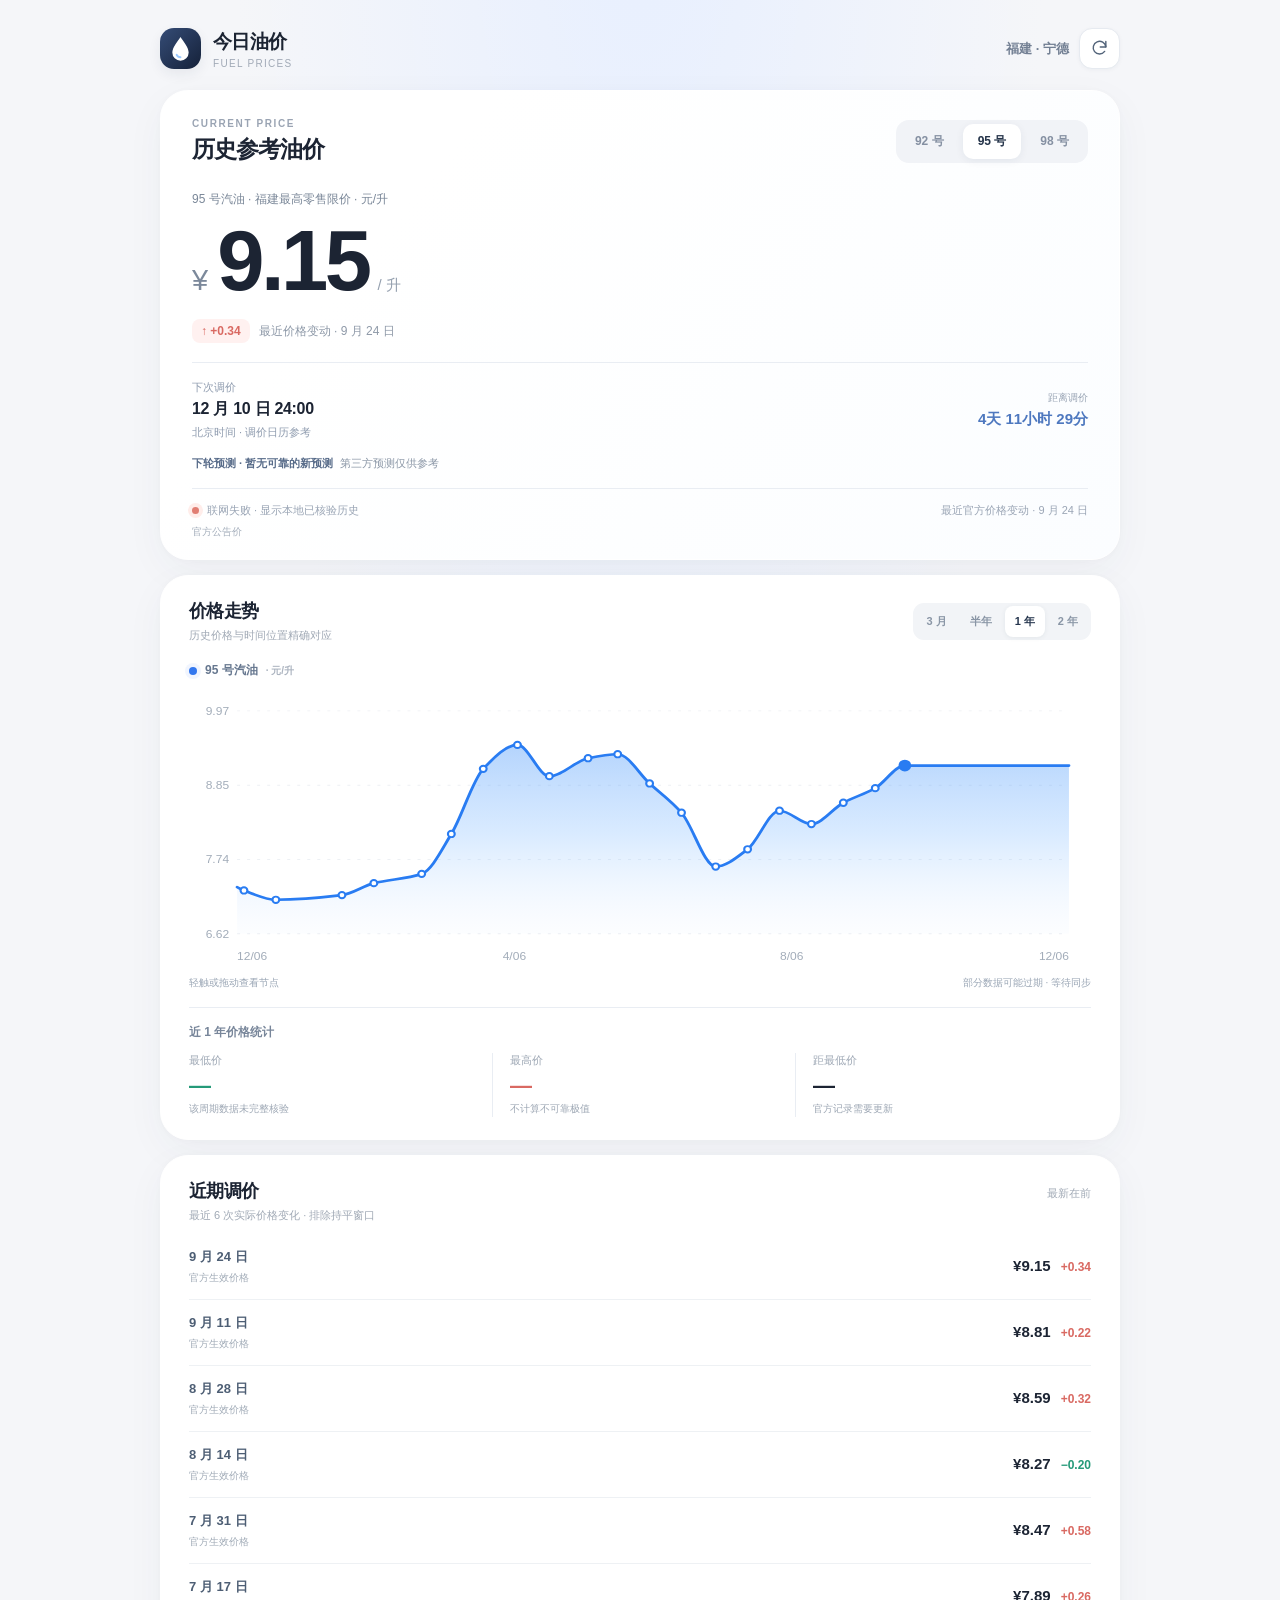
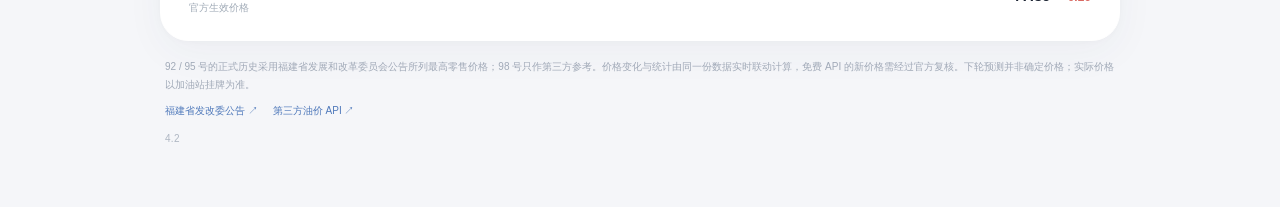
==== index.html @ 3ba87a0e "Add index.html to fuel price dashboard" ====
<!doctype html><html lang="zh-CN"><head><meta charset="utf-8"><meta name="viewport" content="width=device-width,initial-scale=1,viewport-fit=cover"><meta name="theme-color" content="#f5f6f9"><meta name="color-scheme" content="light"><meta name="description" content="福建宁德今日油价、历史价格与调价走势"><title>今日油价</title><style>:root{--bg:#f5f6f9;--ink:#1c2433;--muted:#8490a2;--soft:#a6afbc;--line:#e9edf3;--blue:#3478ee;--up:#d96962;--down:#259a79;--surface:#fff;--shadow:0 12px 40px rgba(44,63,93,.045),0 1px 7px rgba(28,42,63,.025)}
*{box-sizing:border-box}html{color-scheme:light}body{margin:0;min-height:100vh;background:radial-gradient(ellipse at 50% -10%,#e7efff 0,transparent 45%),var(--bg);font-family:-apple-system,BlinkMacSystemFont,"SF Pro Text","PingFang SC","Microsoft Yahei",sans-serif;color:var(--ink);-webkit-font-smoothing:antialiased;font-feature-settings:"tnum"}
button,input{font:inherit}button{cursor:pointer;-webkit-tap-highlight-color:transparent}button:focus-visible,input:focus-visible{outline:3px solid #aecaff;outline-offset:2px}a{color:#4e78ba;text-decoration:none}a:hover{text-decoration:underline}
.wrap{max-width:960px;width:calc(100% - 44px);margin:0 auto;padding:28px 0 42px}.top{display:flex;align-items:center;justify-content:space-between;gap:12px;margin-bottom:21px}.brand{display:flex;align-items:center;gap:12px}.brand-logo{height:41px;width:41px;display:grid;place-items:center;border-radius:14px;background:linear-gradient(135deg,#354c76,#152139);color:#fff;box-shadow:0 5px 13px #17294712}.brand strong{display:block;font-size:19px;letter-spacing:-.6px}.brand small{display:block;color:#a0a9b6;font-size:10px;margin-top:3px;letter-spacing:1.3px}.tools{display:flex;align-items:center;gap:10px}.place{font-size:13px;font-weight:650;color:#727f93}.refresh{border:1px solid #e6eaf0;background:#fff;color:#53647a;border-radius:13px;width:41px;height:41px;display:grid;place-items:center;box-shadow:0 1px 4px #132b420b}.refresh:disabled{opacity:.55}.refresh.loading svg{animation:turn 1.1s linear infinite}@keyframes turn{to{transform:rotate(360deg)}}
.card{background:var(--surface);border:1px solid #fff;border-radius:28px;box-shadow:var(--shadow)}.hero{padding:27px 31px 20px;background:linear-gradient(130deg,#fff 25%,#fbfdff 100%)}.hero-top{display:flex;align-items:center;justify-content:space-between;gap:12px}.h-title{margin:0;font-size:23px;letter-spacing:-1px;font-weight:730}.eyebrow{margin-bottom:5px;color:#9aa4b3;font-size:10px;font-weight:700;letter-spacing:1.6px}.segments{display:flex;padding:4px;gap:4px;border-radius:13px;background:#f1f3f7}.segments button{border:0;background:transparent;border-radius:10px;padding:9px 15px;color:#8590a2;font-weight:700;font-size:12px;white-space:nowrap}.segments button.active{background:#fff;color:#243349;box-shadow:0 2px 8px #12284a10}.price-note{color:#7a8798;font-size:12px;margin:26px 0 0}.amount{display:flex;align-items:baseline;gap:9px;margin:3px 0 8px;white-space:nowrap}.amount .currency{font-size:29px;color:#7c899b}.amount strong{font-size:clamp(60px,9vw,85px);font-weight:740;letter-spacing:-3.5px;line-height:1.18}.amount .unit{font-size:15px;color:#95a0af}.delta-line{display:flex;gap:9px;align-items:center;flex-wrap:wrap;font-size:12px}.change{font-weight:760;border-radius:8px;padding:5px 9px;background:#f2f4f8;color:#8290a2}.change.up{color:var(--up);background:#fff1f0}.change.down{color:var(--down);background:#e9f7f1}.delta-context{color:#8e99a8}.cycle{border-top:1px solid var(--line);margin-top:19px;padding-top:17px;display:flex;justify-content:space-between;align-items:center;gap:12px}.cycle-kicker{color:#8f9caf;font-size:11px;margin-bottom:4px}.cycle-date{font-size:16px;font-weight:720;letter-spacing:-.3px}.cycle-count{text-align:right}.cycle-count span{display:block;color:#9aa5b5;font-size:10px;margin-bottom:5px}.cycle-count strong{font-size:15px;font-weight:720;color:#4e78bf}.prediction{display:flex;gap:7px;align-items:center;flex-wrap:wrap;margin-top:15px;color:#8a96a6;font-size:11px;line-height:1.55}.prediction strong{color:#576b89;font-weight:730}.prediction .up{color:var(--up)}.prediction .down{color:var(--down)}.prediction a{font-size:10px}.status-row{display:flex;justify-content:space-between;gap:10px;align-items:center;border-top:1px solid var(--line);margin-top:16px;padding-top:14px;color:#9aa5b5;font-size:11px}.status{display:flex;gap:8px;align-items:center;min-width:0}.dot{height:7px;width:7px;flex:none;border-radius:50%;background:#c3cbd5;box-shadow:0 0 0 4px #eff1f5}.status.good .dot{background:#29b185;box-shadow:0 0 0 4px #e1f8ee}.status.warn .dot{background:#e2a546;box-shadow:0 0 0 4px #fff4df}.status.bad .dot{background:#e17e73;box-shadow:0 0 0 4px #ffedea}.asof{text-align:right;white-space:nowrap}
.chart-card,.history-card{margin-top:15px;padding:23px 28px 22px}.section-head{display:flex;justify-content:space-between;align-items:center;gap:12px}.section-title{margin:0;font-size:18px;font-weight:730;letter-spacing:-.7px}.section-sub{color:#a0a9b5;font-size:11px;margin-top:5px}.periods{display:flex;gap:3px;background:#f2f4f7;padding:3px;border-radius:11px}.periods button{background:transparent;border:0;border-radius:8px;padding:8px 10px;font-size:11px;font-weight:670;color:#8a96a6;white-space:nowrap}.periods button.active{background:white;color:#26364e;box-shadow:0 1px 5px #20334d12}.legend{display:flex;align-items:center;gap:8px;margin:19px 0 0;color:#66778f;font-size:12px;font-weight:630}.legend i{height:8px;width:8px;border-radius:50%;background:var(--blue);box-shadow:0 0 0 4px #3678ee12}.chart-shell{height:288px;position:relative;margin-top:4px;touch-action:pan-y;user-select:none}.chart-shell svg{width:100%;height:100%;display:block;overflow:visible}.chart-tip{position:absolute;pointer-events:none;z-index:5;background:#243652;border-radius:11px;padding:10px 12px;color:white;box-shadow:0 8px 30px #18274423;min-width:125px;transform:translate(-50%,-115%);opacity:0;transition:opacity .12s;text-align:center}.chart-tip.visible{opacity:1}.chart-tip small{font-size:10px;color:#c0cce0}.chart-tip strong{display:block;font-size:16px;margin:4px 0;font-weight:710}.chart-tip em{font-size:10px;font-style:normal;color:#bdcee8}.chart-foot{display:flex;justify-content:space-between;gap:10px;margin-top:5px;font-size:10px;color:#9aa6b5;flex-wrap:wrap}
.stats{border-top:1px solid var(--line);margin-top:17px;padding-top:16px}.stats-title{font-size:12px;font-weight:680;color:#78869a;margin-bottom:12px}.stat-grid{display:grid;grid-template-columns:repeat(3,minmax(0,1fr));gap:7px}.stat{border-left:1px solid var(--line);padding-left:17px;min-width:0}.stat:first-child{border:0;padding:0}.stat-label{font-size:11px;color:#9da7b4}.stat strong{display:block;font-size:22px;letter-spacing:-.7px;margin:5px 0 3px}.stat strong.low{color:var(--down)}.stat strong.high{color:var(--up)}.stat small{color:#9da7b4;font-size:10px;line-height:1.45;display:block}
.history-card{padding-bottom:11px}.records{margin-top:11px}.history-row{display:flex;align-items:center;justify-content:space-between;gap:16px;padding:14px 0;border-top:1px solid #eef1f4}.history-row:first-child{border-top:none}.history-day{font-size:13px;font-weight:680;color:#4d5e74}.history-sub{font-size:10px;color:#a2acb8;margin-top:5px}.history-value{text-align:right;white-space:nowrap}.history-value b{font-size:15px;font-weight:710}.history-value em{font-size:12px;font-style:normal;font-weight:700;margin-left:10px}.history-value .up{color:var(--up)}.history-value .down{color:var(--down)}.empty{font-size:12px;color:#929eac;padding:17px 0}
footer{font-size:10px;line-height:1.8;color:#a0a9b7;padding:17px 5px}.foot-links{display:flex;flex-wrap:wrap;gap:15px;margin-top:8px}.source-config{margin-top:12px;padding-top:8px;border-top:1px solid #e9edf3}.source-config summary{color:#7c8da5;cursor:pointer;font-size:11px;font-weight:650}.source-line{display:flex;gap:8px;align-items:center;margin-top:9px}.source-line input{background:white;border:1px solid #e1e6ee;border-radius:10px;padding:10px 11px;min-width:0;flex:1;color:#526278;font-size:11px}.source-line button{background:#eaf0fc;border:0;border-radius:10px;padding:10px 14px;font-size:11px;color:#4275d5;font-weight:700}.help{font-size:10px;color:#9da6b2;margin:5px 0 0}.toast{position:fixed;bottom:30px;left:50%;transform:translate(-50%,12px);background:#263650;color:#fff;box-shadow:0 10px 25px #18293a25;border-radius:12px;padding:11px 16px;max-width:90vw;font-size:12px;pointer-events:none;opacity:0;transition:transform .2s,opacity .2s;z-index:9}.toast.show{transform:translate(-50%,0);opacity:1}
@media(max-width:650px){.wrap{width:calc(100% - 24px);padding:18px 0 28px}.top{margin:0 3px 17px}.brand-logo{height:39px;width:39px}.brand strong{font-size:17px}.place{font-size:11px}.tools{gap:7px}.refresh{height:39px;width:39px}.hero{padding:23px 20px 18px;border-radius:25px}.hero-top{flex-wrap:wrap}.h-title{font-size:22px}.segments{width:100%;order:2;margin-top:9px}.segments button{flex:1}.price-note{margin-top:22px}.amount strong{font-size:clamp(55px,13.5vw,73px)}.amount .currency{font-size:27px}.price-note,.delta-line{font-size:11px}.cycle{margin-top:16px;padding-top:16px}.cycle-date{font-size:14px}.cycle-count strong{font-size:13px}.status-row{font-size:10px}.chart-card,.history-card{padding:21px 18px;border-radius:24px;margin-top:13px}.section-title{font-size:17px}.periods button{font-size:10px;padding:7px 8px}.chart-shell{height:262px}.legend{margin-top:16px}.stat{padding-left:9px}.stat strong{font-size:17px}.stat-label{font-size:10px}.stat small{font-size:9px}.chart-foot{font-size:9px}.history-row{padding:13px 0}.asof{white-space:normal;max-width:42%}}
@media(max-width:355px){.place{display:none}.amount strong{font-size:56px}.periods button{padding:7px 6px}.section-head{gap:7px}}

/* 4.2 静默版本号，与页脚免责提示同一视觉层级 */
.footer-version{margin-top:10px;color:#aeb6c2;font-size:10px;letter-spacing:.3px;font-weight:450;user-select:text}
</style></head><body><main class="wrap">
  <header class="top">
    <div class="brand"><span class="brand-logo" aria-hidden="true"><svg width="23" height="26" viewBox="0 0 24 28" fill="none"><path d="M12 1C9 5.4 3.2 12.3 3.2 17.8a8.8 8.8 0 1 0 17.6 0C20.8 12.3 15 5.4 12 1Z" fill="currentColor"/><path d="M7.8 20.2c.8 1.7 2.2 2.7 4.2 2.7" stroke="#9bc9ff" stroke-width="2" stroke-linecap="round"/></svg></span><span><strong>今日油价</strong><small>FUEL PRICES</small></span></div>
    <div class="tools"><span class="place">福建 · 宁德</span><button class="refresh" id="refresh" aria-label="刷新所有油价数据" title="刷新数据"><svg width="19" height="19" viewBox="0 0 24 24" fill="none" stroke="currentColor" stroke-width="1.8" stroke-linecap="round" stroke-linejoin="round"><path d="M20 10a8 8 0 1 0-1.5 5.7"/><path d="M20 3v7h-7"/></svg></button></div>
  </header>
  <section class="card hero" aria-label="当前油价与调价时间">
    <div class="hero-top"><div><div class="eyebrow">CURRENT PRICE</div><h1 id="mainHeading" class="h-title">当前油价</h1></div><nav class="segments" aria-label="油号切换"><button data-grade="92" aria-pressed="false">92 号</button><button data-grade="95" aria-pressed="true">95 号</button><button data-grade="98" aria-pressed="false">98 号</button></nav></div>
    <div class="price-note" id="priceLabel">95 号汽油 · 福建最高零售限价 · 元/升</div>
    <div class="amount"><span class="currency">¥</span><strong id="price" aria-live="polite">9.15</strong><span class="unit">/ 升</span></div>
    <div class="delta-line"><span class="change up" id="delta">↑ +0.34</span><span class="delta-context" id="deltaContext">最近价格变动 · 9 月 24 日</span></div>
    <div class="cycle"><div><div class="cycle-kicker">下次调价</div><div id="nextDate" class="cycle-date">10 月 29 日 24:00</div><div id="nextText" class="cycle-kicker" style="margin:5px 0 0">北京时间 · 预计窗口</div></div><div class="cycle-count"><span>距离调价</span><strong id="countdown">计算中…</strong></div></div>
    <div class="prediction"><strong id="forecast">下轮预测 · 正在核验</strong><span id="forecastNote">预测不是官方结果</span><a id="forecastLink" href="https://docs.60s-api.viki.moe/376793576e0" target="_blank" rel="noopener noreferrer" hidden>预测来源 ↗</a></div>
    <div class="status-row"><div id="status" class="status warn"><span class="dot"></span><span id="statusText">正在读取数据…</span></div><span id="asof" class="asof">历史价格来源：官方公告</span></div>
    <div style="font-size:10px;color:#a5afbc;margin-top:7px" id="priceKind">官方公告价</div>
  </section>
  <section class="card chart-card" aria-label="价格走势图与统计">
    <div class="section-head"><div><h2 class="section-title">价格走势</h2><div class="section-sub">历史价格与时间位置精确对应</div></div><div class="periods" role="group" aria-label="图表与统计时间范围"><button data-period="90" aria-pressed="false">3 月</button><button data-period="180" aria-pressed="false">半年</button><button data-period="365" class="active" aria-pressed="true">1 年</button><button data-period="730" aria-pressed="false">2 年</button></div></div>
    <div class="legend"><i aria-hidden="true"></i><span id="legendText">95 号汽油</span><span style="font-size:10px;color:#abb3bf">· 元/升</span></div>
    <div class="chart-shell" id="chartShell"><svg id="chart" viewBox="0 0 420 270" preserveAspectRatio="none" role="img" aria-label="油价历史走势图"></svg><div class="chart-tip" id="tip"><small id="tipDate"></small><strong id="tipPrice"></strong><em id="tipNote"></em></div></div>
    <div class="chart-foot"><span>轻触或拖动查看节点</span><span id="coverage">福建省发改委公告历史</span></div>
    <div class="stats"><div class="stats-title" id="statsTitle">近 1 年价格统计</div><div class="stat-grid"><div class="stat"><div class="stat-label">最低价</div><strong class="low" id="statMin">—</strong><small id="minAt">—</small></div><div class="stat"><div class="stat-label">最高价</div><strong class="high" id="statMax">—</strong><small id="maxAt">—</small></div><div class="stat"><div class="stat-label">距最低价</div><strong id="statDistance">—</strong><small id="distanceNote">—</small></div></div></div>
  </section>
  <section class="card history-card" aria-label="近期六次实际调价"><div class="section-head"><h2 class="section-title">近期调价</h2><div class="section-sub">最新在前</div></div><div id="recentSubtitle" class="section-sub">最近 6 次实际价格变化 · 排除持平窗口</div><div id="records" class="records"></div></section>
  <footer>
    <div>92 / 95 号的正式历史采用福建省发展和改革委员会公告所列最高零售价格；98 号只作第三方参考。价格变化与统计由同一份数据实时联动计算，免费 API 的新价格需经过官方复核。下轮预测并非确定价格；实际价格以加油站挂牌为准。</div>
    <div class="foot-links"><a href="https://fgw.fujian.gov.cn/ztzl/fjswjj/cpygg/" target="_blank" rel="noopener noreferrer">福建省发改委公告 ↗</a><a href="https://docs.60s-api.viki.moe/376793576e0" target="_blank" rel="noopener noreferrer">第三方油价 API ↗</a></div>
    <div class="footer-version" aria-label="版本号">4.2</div>
  </footer>
</main>
<div id="toast" class="toast" role="status"></div>
<script>window.FUEL_OFFICIAL=[{"day":"2024-09-20","p":{"92":7.34,"95":7.83},"url":"https://fgw.fujian.gov.cn/zfxxgkzl/zfxxgkml/yzdgkdqtxx/202409/t20240920_6526829.htm","source":"official"},{"day":"2024-10-10","p":{"92":7.45,"95":7.95},"url":"https://fgw.fujian.gov.cn/zfxxgkzl/zfxxgkml/yzdgkdqtxx/202410/t20241010_6540966.htm","source":"official"},{"day":"2024-10-23","p":{"92":7.52,"95":8.03},"url":"https://fgw.fujian.gov.cn/zfxxgkzl/zfxxgkml/yzdgkdqtxx/202410/t20241023_6552690.htm","source":"official"},{"day":"2024-11-06","p":{"92":7.4,"95":7.91},"url":"https://fgw.fujian.gov.cn/zfxxgkzl/zfxxgkml/yzdgkdqtxx/202411/t20241106_6562963.htm","source":"official"},{"day":"2025-01-02","p":{"92":7.46,"95":7.97},"url":"https://fgw.fujian.gov.cn/zfxxgkzl/zfxxgkml/yzdgkdqtxx/202501/t20250102_6601682.htm","source":"official"},{"day":"2025-01-16","p":{"92":7.73,"95":8.26},"url":"https://fgw.fujian.gov.cn/zfxxgkzl/zfxxgkml/yzdgkdqtxx/202501/t20250116_6703721.htm","source":"official"},{"day":"2025-02-19","p":{"92":7.6,"95":8.11},"url":"https://fgw.fujian.gov.cn/zfxxgkzl/zfxxgkml/yzdgkdqtxx/202502/t20250219_6765988.htm","source":"official"},{"day":"2025-03-05","p":{"92":7.49,"95":8.0},"url":"https://fgw.fujian.gov.cn/zfxxgkzl/zfxxgkml/yzdgkdqtxx/202503/t20250305_6773083.htm","source":"official"},{"day":"2025-03-19","p":{"92":7.27,"95":7.76},"url":"https://fgw.fujian.gov.cn/zfxxgkzl/zfxxgkml/yzdgkdqtxx/202503/t20250319_6785445.htm","source":"official"},{"day":"2025-04-02","p":{"92":7.45,"95":7.95},"url":"https://fgw.fujian.gov.cn/zfxxgkzl/zfxxgkml/yzdgkdqtxx/202504/t20250402_6796360.htm","source":"official"},{"day":"2025-04-17","p":{"92":7.07,"95":7.55},"url":"https://fgw.fujian.gov.cn/zfxxgkzl/zfxxgkml/yzdgkdqtxx/202504/t20250417_6901694.htm","source":"official"},{"day":"2025-05-19","p":{"92":6.88,"95":7.35},"url":"https://fgw.fujian.gov.cn/zfxxgkzl/zfxxgkml/yzdgkdqtxx/202505/t20250519_6915311.htm","source":"official"},{"day":"2025-06-03","p":{"92":6.94,"95":7.41},"url":"https://fgw.fujian.gov.cn/zfxxgkzl/zfxxgkml/yzdgkdqtxx/202506/t20250603_6921032.htm","source":"official"},{"day":"2025-06-17","p":{"92":7.14,"95":7.63},"url":"https://fgw.fujian.gov.cn/zfxxgkzl/zfxxgkml/yzdgkdqtxx/202506/t20250617_6928392.htm","source":"official"},{"day":"2025-07-01","p":{"92":7.33,"95":7.83},"url":"https://fgw.fujian.gov.cn/zfxxgkzl/zfxxgkml/yzdgkdqtxx/202507/t20250701_6960534.htm","source":"official"},{"day":"2025-07-15","p":{"92":7.23,"95":7.72},"url":"https://fgw.fujian.gov.cn/zfxxgkzl/zfxxgkml/yzdgkdqtxx/202507/t20250715_6967533.htm","source":"official"},{"day":"2025-08-26","p":{"92":7.08,"95":7.56},"url":"https://fgw.fujian.gov.cn/zfxxgkzl/zfxxgkml/yzdgkdqtxx/202508/t20250826_6995886.htm","source":"official"},{"day":"2025-10-13","p":{"92":7.02,"95":7.5},"url":"https://fgw.fujian.gov.cn/zfxxgkzl/zfxxgkml/yzdgkdqtxx/202510/t20251013_7020867.htm","source":"official"},{"day":"2025-10-27","p":{"92":6.81,"95":7.27},"url":"https://fgw.fujian.gov.cn/zfxxgkzl/zfxxgkml/yzdgkdqtxx/202510/t20251027_7026572.htm","source":"official"},{"day":"2025-11-10","p":{"92":6.91,"95":7.38},"url":"https://fgw.fujian.gov.cn/zfxxgkzl/zfxxgkml/yzdgkdqtxx/202511/t20251110_7032244.htm","source":"official"},{"day":"2025-11-24","p":{"92":6.86,"95":7.32},"url":"https://fgw.fujian.gov.cn/zfxxgkzl/zfxxgkml/yzdgkdqtxx/202511/t20251124_7037376.htm","source":"official"},{"day":"2025-12-08","p":{"92":6.81,"95":7.27},"url":"https://fgw.fujian.gov.cn/zfxxgkzl/zfxxgkml/yzdgkdqtxx/202512/t20251208_7043938.htm","source":"official"},{"day":"2025-12-22","p":{"92":6.68,"95":7.13},"url":"https://fgw.fujian.gov.cn/zfxxgkzl/zfxxgkml/yzdgkdqtxx/202512/t20251222_7049242.htm","source":"official"},{"day":"2026-01-20","p":{"92":6.74,"95":7.2},"url":"https://fgw.fj.gov.cn/zfxxgkzl/zfxxgkml/yzdgkdqtxx/202601/t20260120_7083070.htm","source":"official"},{"day":"2026-02-03","p":{"92":6.91,"95":7.38},"url":"https://fgw.fj.gov.cn/zfxxgkzl/zfxxgkml/yzdgkdqtxx/202602/t20260203_7088713.htm","source":"official"},{"day":"2026-02-24","p":{"92":7.05,"95":7.52},"url":"https://fgw.fj.gov.cn/zfxxgkzl/zfxxgkml/yzdgkdqtxx/202602/t20260224_7100324.htm","source":"official"},{"day":"2026-03-09","p":{"92":7.6,"95":8.12},"url":"https://fgw.fj.gov.cn/zfxxgkzl/zfxxgkml/yzdgkdqtxx/202603/t20260309_7107766.htm","source":"official"},{"day":"2026-03-23","p":{"92":8.52,"95":9.1},"url":"https://fgw.fj.gov.cn/zfxxgkzl/zfxxgkml/yzdgkdqtxx/202603/t20260323_7114772.htm","source":"official"},{"day":"2026-04-07","p":{"92":8.86,"95":9.46},"url":"https://fgw.fj.gov.cn/zfxxgkzl/zfxxgkml/yzdgkdqtxx/202604/t20260407_7120177.htm","source":"official"},{"day":"2026-04-21","p":{"92":8.42,"95":8.99},"url":"https://fgw.fj.gov.cn/zfxxgkzl/zfxxgkml/yzdgkdqtxx/202604/t20260421_7129786.htm","source":"official"},{"day":"2026-05-08","p":{"92":8.67,"95":9.26},"url":"https://fgw.fj.gov.cn/zfxxgkzl/zfxxgkml/yzdgkdqtxx/202605/t20260508_7145697.htm","source":"official"},{"day":"2026-05-21","p":{"92":8.73,"95":9.32},"url":"https://fgw.fj.gov.cn/zwgk/gsgg/202605/t20260521_7150743.htm","source":"official"},{"day":"2026-06-04","p":{"92":8.31,"95":8.88},"url":"https://fgw.fj.gov.cn/zfxxgkzl/zfxxgkml/yzdgkdqtxx/202606/t20260604_7156802.htm","source":"official"},{"day":"2026-06-18","p":{"92":7.9,"95":8.44},"url":"https://fgw.fj.gov.cn/zfxxgkzl/zfxxgkml/yzdgkdqtxx/202606/t20260618_7165066.htm","source":"official"},{"day":"2026-07-03","p":{"92":7.15,"95":7.63},"url":"https://fgw.fj.gov.cn/zfxxgkzl/zfxxgkml/yzdgkdqtxx/202607/t20260703_7172084.htm","source":"official"},{"day":"2026-07-17","p":{"92":7.38,"95":7.89},"url":"https://fgw.fj.gov.cn/zfxxgkzl/zfxxgkml/yzdgkdqtxx/202607/t20260717_7189555.htm","source":"official"},{"day":"2026-07-31","p":{"92":7.93,"95":8.47},"url":"https://fgw.fj.gov.cn/zfxxgkzl/zfxxgkml/yzdgkdqtxx/202607/t20260731_7194751.htm","source":"official"},{"day":"2026-08-14","p":{"92":7.75,"95":8.27},"url":"https://fgw.fj.gov.cn/zfxxgkzl/zfxxgkml/yzdgkdqtxx/202608/t20260814_7199969.htm","source":"official"},{"day":"2026-08-28","p":{"92":8.05,"95":8.59},"url":"https://fgw.fj.gov.cn/zfxxgkzl/zfxxgkml/yzdgkdqtxx/202608/t20260828_7206352.htm","source":"official"},{"day":"2026-09-11","p":{"92":8.25,"95":8.81},"url":"https://fgw.fj.gov.cn/zfxxgkzl/zfxxgkml/yzdgkdqtxx/202609/t20260911_7212495.htm","source":"official"},{"day":"2026-09-24","p":{"92":8.57,"95":9.15},"url":"https://fgw.fj.gov.cn/zfxxgkzl/zfxxgkml/yzdgkdqtxx/202609/t20260924_7218113.htm","source":"official"}];</script><script>(()=>{'use strict';
const $=id=>document.getElementById(id), G=['92','95','98'], NOW_WINDOW=['2026-10-29','2026-11-12','2026-11-26','2026-12-10','2026-12-24'];
const BASE=window.FUEL_OFFICIAL||[];const CACHE_KEY='fuel_price_dashboard_4_2';const LEGACY_CACHE_KEY='fuel_price_dashboard_4';
const state={grade:'95',period:365,history:BASE,live:null,liveOnline:false,liveSource:'',feedOnline:false,feedAt:null,feedFresh:false,feedSeen:false,forecast:null,windows:NOW_WINDOW,obs98:[],loading:false,lastCheck:0,status:'',feedURL:window.FUEL_FEED_URL||'',hoverIndex:null};
const two=x=>String(x).padStart(2,'0'),cash=n=>Number(n).toFixed(2);
const bjt=()=>new Date(new Date().toLocaleString('en-US',{timeZone:'Asia/Shanghai'}));
const dayOf=d=>`${d.getFullYear()}-${two(d.getMonth()+1)}-${two(d.getDate())}`,today=()=>dayOf(bjt());
const fmtDay=s=>s?`${+s.slice(5,7)} 月 ${+s.slice(8,10)} 日`:'日期未核实';
const fmtRangeDay=(s,duration)=>duration>=365?`${s.slice(0,4)}年${+s.slice(5,7)}月${+s.slice(8,10)}日`:fmtDay(s);
const millis=s=>Date.parse(s+'T00:00:00+08:00');
const isDay=s=>typeof s==='string'&&/^20\d{2}-\d\d-\d\d$/.test(s)&&!Number.isNaN(millis(s));
const addDays=(date,delta)=>{const d=new Date(millis(date)+(delta*864e5));return new Date(d.getTime()+8*36e5).toISOString().slice(0,10)};
const rangeStart=(days)=>{const d=bjt();if(days===90)d.setMonth(d.getMonth()-3);else if(days===180)d.setMonth(d.getMonth()-6);else if(days===365)d.setFullYear(d.getFullYear()-1);else d.setFullYear(d.getFullYear()-2);return dayOf(d)};
const priceValid=p=>p&&Number(p['92'])>4&&Number(p['92'])<18&&Number(p['95'])>Number(p['92'])&&Number(p['95'])<22;
const URL_OK=url=>typeof url==='string'&&/^https:\/\//i.test(url)&&url.length<800;
function cleanRows(rows){if(!Array.isArray(rows))return[];const valid=[];for(const r of rows){if(!r||!isDay(r.day)||r.day>today()||r.source!=='official'||!priceValid(r.p)||!URL_OK(r.url)||!/^(fgw\.(fj|fujian)\.gov\.cn)$/.test(new URL(r.url).hostname))continue;valid.push({day:r.day,p:{'92':+r.p['92'],'95':+r.p['95']},url:r.url,source:'official'});}return [...new Map(valid.map(r=>[r.day,r])).values()].sort((a,b)=>a.day.localeCompare(b.day));}
function persist(){try{localStorage.setItem(CACHE_KEY,JSON.stringify({grade:state.grade,period:state.period,feedURL:state.feedURL,history:state.history,live:state.live,forecast:state.forecast,obs98:state.obs98}))}catch{}}
try{let saved=JSON.parse(localStorage.getItem(CACHE_KEY)||localStorage.getItem(LEGACY_CACHE_KEY)||'{}');if(G.includes(saved.grade))state.grade=saved.grade;if([90,180,365,730].includes(+saved.period))state.period=+saved.period;if(URL_OK(saved.feedURL))state.feedURL=saved.feedURL;if(Array.isArray(saved.obs98))state.obs98=saved.obs98.filter(r=>isDay(r.day)&&r.day<=today()&&Number(r.p)>5&&Number(r.p)<27).slice(-160);const old=cleanRows(saved.history);if(old.length){state.history=mergeOfficial(BASE,old);}if(verifyObservation(saved.live,false))state.live=saved.live;}catch{}
function mergeOfficial(...inputs){const map=new Map();for(const arr of inputs)for(const r of cleanRows(arr))map.set(r.day,r);return [...map.values()].sort((a,b)=>a.day.localeCompare(b.day));}
// The row day is the official ANOUNCEMENT date at 24:00; new price is effective the next day.
function confirmed(){const d=today();return state.history.filter(x=>x.day<d);}
function lastOfficial(){return confirmed().at(-1)||null;}
function lastConfirmedPrice(){return lastOfficial()?.p||null;}
function verifyObservation(obj,needFresh=true){if(!obj||!priceValid(obj.p)||!isDay(obj.asof)||obj.asof>today())return false;const age=(millis(today())-millis(obj.asof))/864e5;return age<=(needFresh?3:7);}
function acceptLive(next){if(!verifyObservation(next))return false;if(state.live&&verifyObservation(state.live)&&next.asof<state.live.asof)return false;state.live=next;state.liveOnline=true;state.liveSource=next.source||'第三方数据';if(Number(next.p?.['98'])>5&&Number(next.p['98'])<27){const previous=state.obs98.at(-1);if((!previous||next.asof>previous.day)&&(!previous||Math.abs(previous.p-Number(next.p['98']))>=.005))state.obs98.push({day:next.asof,p:Number(next.p['98'])});state.obs98=state.obs98.slice(-160);}return true;}
function afterOfficialLive(){if(!verifyObservation(state.live))return null;const ref=lastOfficial();if(!ref)return null;
 // 已验证的官方最高零售限价优先于任何相互矛盾的第三方报价。
 if(state.feedOnline)return null;
 // 当日新公告在 24:00 才生效，禁止 API 抢先把明日价格当成今日价格。
 if(state.history.some(x=>x.day===today()))return null;
 if(state.live.asof<=ref.day)return null;
 // 刚生效的官方价格不能因为第三方数据源不同而立即被推翻。
 if(millis(today())-millis(ref.day)<7*864e5)return null;
 const v=state.live.p;
 if(Math.abs(v['92']-ref.p['92'])<.005&&Math.abs(v['95']-ref.p['95'])<.005)return null;
 // 在官方数据源暂未完成本轮核验时，显示临时观察价并明确标注。
 return {...state.live,p:{...v},observed:true,source:'observed'};
}
function currentPrice(){const ref=lastOfficial();const observed=afterOfficialLive();const official=ref?.p?.[state.grade];const api=(state.live&&verifyObservation(state.live)&&state.live.p?.[state.grade]!=null)?+state.live.p[state.grade]:null;
 if(state.grade==='98'){
   if(api!=null)return {n:api,kind:'third-party',asof:state.live.asof};
   return {n:null,kind:'unknown',asof:null};
 }
 if(observed)return {n:observed.p[state.grade],kind:'observed',asof:observed.asof};
 return {n:official??null,kind:'official',asof:ref?.day||null};
}
function ledger(grade){if(grade==='98')return state.obs98.map(r=>({day:r.day,publish:r.day,p:r.p,kind:'observed'})).sort((a,b)=>a.day.localeCompare(b.day));const source=confirmed().filter(r=>r.p[grade]!=null).map(r=>({day:addDays(r.day,1),publish:r.day,p:+r.p[grade],kind:'official',url:r.url}));
 const obs=afterOfficialLive();if(obs&&obs.p[grade]!=null){const v=+obs.p[grade];if(!source.length||Math.abs(v-source.at(-1).p)>.005){const day=obs.asof>source.at(-1)?.day?obs.asof:today();if(source.at(-1)?.day===day)source[source.length-1]={day,publish:obs.asof,p:v,kind:'observed'};else source.push({day,publish:obs.asof,p:v,kind:'observed'});}}
 return source.sort((a,b)=>a.day.localeCompare(b.day));}
function changes(rows){const out=[];for(let i=1;i<rows.length;i++){let d=+(rows[i].p-rows[i-1].p).toFixed(2);if(Math.abs(d)>=.005)out.push({...rows[i],delta:d});}return out;}
function periodEntries(grade,days){const all=ledger(grade),start=rangeStart(days),end=today();const left=[...all].reverse().find(x=>x.day<=start),right=all.filter(x=>x.day>start&&x.day<=end),initial=left?{...left,day:start,baseline:true}:null;const points=[...(initial?[initial]:[]),...right];if(points.length&&points.at(-1).day<end)points.push({...points.at(-1),day:end,carried:true,kind:points.at(-1).kind});
 const stale=(lastOfficial()&&millis(today())-millis(addDays(lastOfficial().day,1))>28*864e5&&!verifyObservation(state.live)&&!state.feedOnline);
 const uncertain=!!afterOfficialLive();const lastGood=all.at(-1)?.day||null;
 const coverage=Boolean(initial)&&!stale;
 return {all,start,end,points,coverage,stale,uncertain,lastGood};}
function latestChange(grade){return changes(ledger(grade)).at(-1)||null;}
function renderHeader(){const p=currentPrice();$('price').textContent=p.n==null?'—':cash(p.n);$('priceLabel').textContent=`${state.grade} 号汽油 · ${state.grade==='98'?'第三方参考价':'福建最高零售限价'} · 元/升`;
 const found=latestChange(state.grade),delta=$('delta'),ctx=$('deltaContext');delta.className='change';if(found){delta.textContent=`${found.delta>0?'↑ +':'↓ −'}${cash(Math.abs(found.delta))}`;delta.classList.add(found.delta>0?'up':'down');ctx.textContent=`最近价格变动 · ${fmtDay(found.publish)}${found.kind==='observed'?'（待官方核验）':''}`;}else{delta.textContent='暂无可核实变化';ctx.textContent=state.grade==='98'?'不提供未经核实的涨跌幅':'历史信息不足';}
 $('priceKind').textContent=p.kind==='official'?'官方公告价':p.kind==='observed'?'接口观察价 · 待核验':p.kind==='third-party'?'第三方实时参考价':'当前无可核实报价';
 document.querySelectorAll('[data-grade]').forEach(el=>{const y=el.dataset.grade===state.grade;el.classList.toggle('active',y);el.setAttribute('aria-pressed',String(y))});document.querySelectorAll('[data-period]').forEach(el=>{const y=+el.dataset.period===state.period;el.classList.toggle('active',y);el.setAttribute('aria-pressed',String(y))});
 const ref=lastOfficial();let info='仅有内置历史快照 · 未接入在线同步';if(state.feedOnline)info=`官方历史已核对 · ${state.feedAt||'检查时间未知'}`;else if(state.feedSeen)info='官方历史同步过期或异常 · 数据可能滞后';else if(state.liveOnline)info=`仅第三方报价已获取 · ${state.live?.asof||'日期未知'}`;else if(state.status)info=state.status;
 $('statusText').textContent=info;
 const currentStale=ref&&millis(today())-millis(ref.day)>28*864e5&&!verifyObservation(state.live)&&!state.feedOnline;
 $('status').className='status '+(state.feedOnline?'good':currentStale?'bad':'warn');
 $('asof').textContent=ref?`最近官方价格变动 · ${fmtDay(ref.day)}`:'暂无官方历史';
 $('mainHeading').textContent=currentStale?'历史参考油价':'当前油价';}
function renderCalendar(){const now=new Date();const valid=state.windows.filter(x=>isDay(x)&&millis(addDays(x,1))>now.getTime()).sort();const next=valid[0]||null;
 if(!next){$('nextDate').textContent='等待公布';$('countdown').textContent='暂无日期';$('nextText').textContent='调价日历待更新';return;}
 $('nextDate').textContent=`${fmtDay(next)} 24:00`;$('nextText').textContent='北京时间 · 调价日历参考';
 const sec=Math.max(0,Math.floor((millis(addDays(next,1))-now.getTime())/1000)),d=Math.floor(sec/86400),h=Math.floor(sec%86400/3600),m=Math.floor(sec%3600/60);
 $('countdown').textContent=`${d}天 ${h}小时 ${two(m)}分`;
}
function renderForecast(){const el=$('forecast'),f=state.forecast,valid=f&&isDay(f.window)&&isDay(f.asof)&&state.windows.includes(f.window)&&f.window===state.windows.find(w=>millis(addDays(w,1))>Date.now())&&millis(today())-millis(f.asof)<=3*864e5&&f.asof<=today();
 $('forecastLink').hidden=true;el.className='';
 if(!valid){el.textContent='下轮预测 · 暂无可靠的新预测';$('forecastNote').textContent='第三方预测仅供参考';return;}
 const m={'上调':'可能上涨','下调':'可能下降','搁浅':'可能持平','不调':'可能持平'};if(!m[f.direction]){el.textContent='下轮预测 · 暂无可靠的新预测';return;}
 el.textContent='下轮预测 · '+m[f.direction];el.className=f.direction==='上调'?'up':f.direction==='下调'?'down':'';
 $('forecastNote').textContent=Array.isArray(f.range)?`估计 ${f.range.map(cash).join('–')} 元/升 · ${f.asof}`:`${f.asof} · 非官方结果`;
 if(URL_OK(f.url)){$('forecastLink').href=f.url;$('forecastLink').hidden=false;}
}
function renderRecent(){const subset=changes(ledger(state.grade)).slice(-6).reverse(),box=$('records');box.replaceChildren();$('recentSubtitle').textContent='最近 6 次实际价格变化 · 排除持平窗口';if(state.grade==='98'){$('recentSubtitle').textContent='第三方参考价变动记录 · 非官方调价历史';if(!subset.length){box.append(make('div','empty','尚未累计足够的第三方 98 号价格变动记录。'));return;}}
 if(!subset.length){box.append(make('div','empty','暂无已记录的实际价格变化'));return;}
 for(const row of subset){const outer=make('div','history-row'),left=make('div',''),date=make('div','history-day',fmtDay(row.publish||row.day)),caption=make('div','history-sub',row.kind==='observed'?'接口观察价 · 非官方调价日':'官方生效价格'),right=make('div','history-value'),cost=make('b','',`¥${cash(row.p)}`),movement=make('em',row.delta>0?'up':'down',`${row.delta>0?'+':'−'}${cash(Math.abs(row.delta))}`);left.append(date,caption);right.append(cost,movement);outer.append(left,right);box.append(outer);}}
function make(tag,cls,txt){const el=document.createElement(tag);if(cls)el.className=cls;if(txt!=null)el.textContent=txt;return el;}
function renderStats(view){let title=({'90':'近 3 个月','180':'近半年','365':'近 1 年','730':'近 2 年'})[state.period];$('statsTitle').textContent=title+'价格统计';document.querySelectorAll('[data-stats-period]').forEach(x=>x.textContent=title.replace('近 ','近'));
 const pts=view.points.filter(x=>Number.isFinite(x.p));if(state.grade==='98'||!view.coverage||!pts.length){for(const id of ['statMin','statMax','statDistance'])$(id).textContent='—';$('minAt').textContent=state.grade==='98'?'缺少连续历史':'该周期数据未完整核验';$('maxAt').textContent='不计算不可靠极值';$('distanceNote').textContent=view.stale?'官方记录需要更新':'等待完整官方记录';return;}
 const mn=Math.min(...pts.map(x=>x.p)),mx=Math.max(...pts.map(x=>x.p));const low=pts.find(x=>Math.abs(x.p-mn)<.005),high=pts.find(x=>Math.abs(x.p-mx)<.005);const current=currentPrice().n;
 $('statMin').textContent='¥'+cash(mn);$('statMax').textContent='¥'+cash(mx);$('statDistance').textContent=current==null?'—':`${current-mn>=0?'+':'−'}${cash(Math.abs(current-mn))}`;
 $('minAt').textContent=fmtDay(low.day)+(low.baseline?' · 期初在售':' 起');$('maxAt').textContent=fmtDay(high.day)+(high.baseline?' · 期初在售':' 起');$('distanceNote').textContent=view.uncertain?'含第三方观察 · 暂定统计':'当前高于周期最低价';}
function monotonePath(dots){if(!dots.length)return '';if(dots.length===1)return `M ${dots[0].x} ${dots[0].y}`;
 const n=dots.length,ds=[],slopes=[];for(let i=0;i<n-1;i++)ds.push((dots[i+1].y-dots[i].y)/(dots[i+1].x-dots[i].x));
 for(let i=0;i<n;i++){if(i===0)slopes[i]=ds[0];else if(i===n-1)slopes[i]=ds[n-2];else if(ds[i-1]*ds[i]<=0)slopes[i]=0;else slopes[i]=2/(1/ds[i-1]+1/ds[i]);}
 let path=`M ${dots[0].x.toFixed(2)} ${dots[0].y.toFixed(2)}`;
 for(let i=0;i<n-1;i++){const a=dots[i],b=dots[i+1],dx=b.x-a.x;path+=` C ${(a.x+dx/3).toFixed(2)} ${(a.y+slopes[i]*dx/3).toFixed(2)}, ${(b.x-dx/3).toFixed(2)} ${(b.y-slopes[i+1]*dx/3).toFixed(2)}, ${b.x.toFixed(2)} ${b.y.toFixed(2)}`;}
 return path;}
function renderChart(view){$('legendText').textContent=state.grade+' 号汽油';$('coverage').textContent=state.grade==='98'?'98 号暂无可核实连续历史':view.stale?'部分数据可能过期 · 等待同步':view.uncertain?'含待核实观察节点 · 统计仅供参考':`按实际日期间隔展示 · ${fmtRangeDay(view.start,state.period)}—${fmtRangeDay(view.end,state.period)}`;
 const svg=$('chart'),shell=$('chartShell'),tip=$('tip');tip.classList.remove('visible');let pts=view.points;if(pts.length<2){svg.innerHTML=`<text x="215" y="140" text-anchor="middle" font-size="14" fill="#98a5b5">${state.grade==='98'?'98 号历史记录仍不足以画出趋势':'尚无足够历史记录'}</text>`;return;}
 const mobile=shell.clientWidth<520,W=mobile?420:900,H=mobile?270:310,L=mobile?44:48,R=mobile?12:22,T=30,B=40,ww=W-L-R,hh=H-T-B;
 const mn=Math.min(...pts.map(p=>p.p)),mx=Math.max(...pts.map(p=>p.p)),margin=Math.max(.14,(mx-mn)*.22),bottom=mn-margin,top=mx+margin;
 const x=p=>L+ww*(millis(p.day)-millis(view.start))/Math.max(1,millis(view.end)-millis(view.start));const y=v=>T+(top-v)/(top-bottom)*hh;
 const dots=pts.map(p=>({...p,x:x(p),y:y(p.p)}));const path=monotonePath(dots);
 // Vertical blue area gradient under the real-price curve. SVG gradient is inline
 // so it also works in Android's file:// viewer without external styles or scripts.
 let html=`<defs><linearGradient id="fuelAreaGradient" x1="0" y1="0" x2="0" y2="1"><stop offset="0%" stop-color="#4896fa" stop-opacity=".41"/><stop offset="48%" stop-color="#6aafff" stop-opacity=".25"/><stop offset="100%" stop-color="#d6e7ff" stop-opacity=".075"/></linearGradient></defs>`;
 for(let i=0;i<4;i++){const yy=T+hh*i/3;html+=`<line x1="${L}" x2="${W-R}" y1="${yy}" y2="${yy}" stroke="#edf0f4" stroke-dasharray="3 7"/><text x="${L-8}" y="${yy+4}" text-anchor="end" fill="#a2acb9" font-size="12">${cash(top-(top-bottom)*i/3)}</text>`;}
 for(let i=0;i<4;i++){const t=millis(view.start)+i*(millis(view.end)-millis(view.start))/3,dt=new Date(t+8*36e5),d=`${dt.getUTCMonth()+1}/${two(dt.getUTCDate())}`;html+=`<text x="${L+i*ww/3}" y="${H-12}" text-anchor="${i===0?'start':i===3?'end':'middle'}" fill="#a2acb9" font-size="12">${d}</text>`;}
 html+=`<path d="${path} L ${dots.at(-1).x.toFixed(2)} ${H-B} L ${dots[0].x.toFixed(2)} ${H-B} Z" fill="url(#fuelAreaGradient)"/><path d="${path}" fill="none" stroke="#297cf2" stroke-width="2.9" stroke-linejoin="round" stroke-linecap="round"/>`;
 const significant=dots.filter((d,i)=>!d.carried&&!d.baseline);const pointDots=significant.length>31?significant.filter((_,i)=>i%2===0||i===significant.length-1):significant;
 for(const p of pointDots){const last=p===significant.at(-1);html+=`<circle cx="${p.x}" cy="${p.y}" r="${last?5.3:3.4}" stroke="#297cf2" stroke-width="2.1" fill="${last?'#297cf2':'white'}"/>`;}
 html+=`<line id="crossV" x1="0" x2="0" y1="${T}" y2="${H-B}" stroke="#7b8da5" stroke-width="1.3" opacity="0"/><line id="crossH" x1="${L}" x2="${W-R}" y1="0" y2="0" stroke="#c4d0dd" stroke-dasharray="4 5" opacity="0"/><circle id="crossDot" cx="0" cy="0" r="6" fill="#3478ee" stroke="white" stroke-width="2.5" opacity="0"/>`;
 svg.setAttribute('viewBox',`0 0 ${W} ${H}`);svg.innerHTML=html;svg.setAttribute('aria-label',`${state.grade}号汽油${state.period}天范围价格变化`);
 function show(i){const p=dots[i],bound=shell.getBoundingClientRect(),v=svg.querySelector('#crossV'),h=svg.querySelector('#crossH'),circle=svg.querySelector('#crossDot');v.setAttribute('x1',p.x);v.setAttribute('x2',p.x);v.setAttribute('opacity','1');h.setAttribute('y1',p.y);h.setAttribute('y2',p.y);h.setAttribute('opacity','1');circle.setAttribute('cx',p.x);circle.setAttribute('cy',p.y);circle.setAttribute('opacity','1');tip.style.left=`${Math.max(69,Math.min(bound.width-69,p.x/W*bound.width))}px`;tip.style.top=`${Math.max(68,p.y/H*bound.height-5)}px`;$('tipDate').textContent=fmtDay(p.publish||p.day);$('tipPrice').textContent='¥'+cash(p.p)+' / 升';$('tipNote').textContent=p.baseline?'期初在售':p.carried?'沿用上次价格':p.kind==='observed'?'第三方观察（未核验）':'官方调整价';tip.classList.add('visible');}
 const choose=e=>{const rect=shell.getBoundingClientRect(),coord=(e.clientX-rect.left)/rect.width*W;let ix=0;dots.forEach((d,i)=>{if(Math.abs(d.x-coord)<Math.abs(dots[ix].x-coord))ix=i});show(ix)};
 shell.onpointermove=choose;shell.onpointerdown=choose;shell.onpointerleave=()=>{tip.classList.remove('visible');['crossV','crossH','crossDot'].forEach(id=>svg.querySelector('#'+id)?.setAttribute('opacity','0'));};
}
function render(){renderHeader();renderCalendar();renderForecast();renderRecent();const view=periodEntries(state.grade,state.period);renderChart(view);renderStats(view);}
function toast(msg){const n=$('toast');n.textContent=msg;n.classList.add('show');clearTimeout(toast.handle);toast.handle=setTimeout(()=>n.classList.remove('show'),3400);}
function dateFrom(value){const m=String(value||'').match(/(20\d{2})[-\/年.]\s*(\d{1,2})[-\/月.]\s*(\d{1,2})/);return m?`${m[1]}-${two(m[2])}-${two(m[3])}`:null;}
function parseNext(value){const str=String(value||''),m=str.match(/(?:(20\d{2})年)?\s*(\d{1,2})月\s*(\d{1,2})日/);if(!m)return null;let y=+(m[1]||today().slice(0,4)),mon=+m[2],d=+m[3];if(mon<1||mon>12||d<1||d>31)return null;let next=`${y}-${two(mon)}-${two(d)}`;if(m[1]==null&&millis(addDays(next,1))<Date.now())next=`${y+1}-${two(mon)}-${two(d)}`;return millis(addDays(next,1))-Date.now()<65*864e5?next:null;}
function parse60(j){if(j?.code!==200||!Array.isArray(j.data?.items))throw Error('接口格式异常');const data=j.data;if(!/(福建|宁德)/.test(data.region||''))throw Error('接口地区不是福建宁德');const p={};for(const item of data.items){const match=String(item.name||'').match(/^(92|95|98)/);if(match)p[match[1]]=Number(item.price);}const tr=data.trend||{},asof=dateFrom(data.updated),out={p,asof,region:data.region,source:'60s 油价 API'};if(!verifyObservation(out))throw Error('接口返回过期或异常报价');const window=parseNext(tr.next_adjustment_date);let forecast=null;if(window&&['上调','下调','搁浅','不调'].includes(tr.direction)){
 forecast={window,direction:tr.direction,asof,source:'60s 油价预测（第三方）',url:'https://docs.60s-api.viki.moe/376793576e0'};
 const a=Number(tr.change_liter_min),b=Number(tr.change_liter_max);if(tr.change_liter_min!=null&&tr.change_liter_max!=null&&a>=0&&a<=b&&b<2)forecast.range=[a,b];}
 return {current:out,forecast,next:window};}
function parseAlternate(j){if(j?.code!==0||!Array.isArray(j.data?.prices))throw Error('备用数据格式异常');const p={};for(const i of j.data.prices){const m=String(i.type||i.name||'').match(/(92|95|98)/);if(m)p[m[1]]=Number(i.price);}const out={p,asof:dateFrom(j.data.update_date),source:'第三方备用 API'};if(!verifyObservation(out))throw Error('备用接口过期');return{current:out,forecast:null,next:parseNext(j.data.next_adjustment)};}
async function request(url,options={}){const controller=new AbortController();const timeout=setTimeout(()=>controller.abort(),8000);try{const r=await fetch(url,{...options,signal:controller.signal,cache:'no-store',credentials:'omit'});if(!r.ok)throw Error('HTTP '+r.status);return await r.json();}finally{clearTimeout(timeout);}}
function feedValid(data){if(data?.schema!==5||!Array.isArray(data.history)||data.region!=='福建宁德'||!isDay((data.generated_at||'').slice(0,10)))throw Error('历史源格式不正确');const rows=cleanRows(data.history);if(rows.length<20)throw Error('官方历史条目太少，拒绝采用');const checked=(data.health?.checked_at||'').slice(0,10);if(checked&&isDay(checked)&&rows.some(x=>x.day>checked))throw Error('发现晚于官方核验时间的记录，拒绝采用');return rows;}
async function getFeed(){// 正式部署后，同源的最新官方历史数据无需任何用户配置。
 let url=location.protocol==='https:'?'':state.feedURL;if(!url&&location.protocol==='https:')url=new URL('./data/latest.json',location.href).href;
 if(!url)return null;
 const response=await request(url);const rows=feedValid(response);state.feedSeen=true;const old=state.history.length;
 state.history=mergeOfficial(state.history,rows);
 if(Array.isArray(response.obs98)){const bag=new Map([...state.obs98,...response.obs98].filter(r=>isDay(r.day)&&r.day<=today()&&Number(r.p)>5&&Number(r.p)<27).map(r=>[r.day,{day:r.day,p:Number(r.p)}]));state.obs98=[...bag.values()].sort((a,b)=>a.day.localeCompare(b.day)).slice(-180);}
 state.feedAt=response.health?.checked_at?.slice(0,16).replace('T',' ')||null;
 const checked=response.health?.checked_at;
 const recent=checked&&Number.isFinite(Date.parse(checked))&&Date.now()-Date.parse(checked)>=-120000&&Date.now()-Date.parse(checked)<18*3600*1000;
 const documentHealthy=response.health?.index_ok===true&&response.health?.link_count>=10;
 state.feedFresh=!!recent;
 state.feedOnline=!!recent&&documentHealthy;
 if(response.current)acceptLive(response.current);
 if(response.forecast&&isDay(response.forecast.window)&&isDay(response.forecast.asof)&&(!state.forecast||response.forecast.asof>=state.forecast.asof))state.forecast=response.forecast;
 if(Array.isArray(response.windows)){const vals=response.windows.filter(isDay).filter(x=>millis(addDays(x,1))>Date.now()-864e5);if(vals.length)state.windows=[...new Set([...state.windows,...vals])].sort();}
 return {type:'feed',added:state.history.length-old,verified:state.feedOnline};}
async function getApi(){const main=async()=>{let err;for(const region of ['福建宁德','福建']){try{return parse60(await request('https://60s.viki.moe/v2/fuel-price?region='+encodeURIComponent(region)));}catch(e){err=e;if(e.name==='AbortError'||/Failed to fetch|NetworkError/.test(e.message))break;}}throw err||Error('主 API 不可用');};
 const backup=()=>request('https://v1.apizero.cn/api/oil-price',{method:'POST',headers:{'Content-Type':'application/json'},body:JSON.stringify({province:'福建'})}).then(parseAlternate);
 const result=await Promise.any([main(),backup()]);if(result.current)acceptLive(result.current);if(result.forecast&&(!state.forecast||result.forecast.asof>=state.forecast.asof))state.forecast=result.forecast;if(result.next&&result.next>=today())state.windows=[...new Set([...state.windows,result.next])].sort();return {type:'api'};}
async function refresh(user=false){if(state.loading)return;state.loading=true;state.lastCheck=Date.now();$('refresh').disabled=true;$('refresh').classList.add('loading');state.feedOnline=false;state.feedFresh=false;state.feedSeen=false;state.liveOnline=false;state.status='正在检查官方历史与最新报价…';renderHeader();
 const results=await Promise.allSettled([getFeed(),getApi()]);let ok=results.some(r=>r.status==='fulfilled'&&r.value!=null);state.loading=false;$('refresh').disabled=false;$('refresh').classList.remove('loading');if(!ok)state.status='联网失败 · 显示本地已核验历史';else if(!state.feedOnline)state.status='未验证官方在线同步 · 仅展示历史缓存/第三方报价';persist();render();if(user)toast(state.feedOnline?'官方历史已核对，整页已同步':ok?'只获取到第三方或旧历史数据，未确认官方同步':'无法联网，已保留历史快照');}
document.querySelectorAll('[data-grade]').forEach(b=>b.addEventListener('click',()=>{state.grade=b.dataset.grade;state.hoverIndex=null;persist();render();}));document.querySelectorAll('[data-period]').forEach(b=>b.addEventListener('click',()=>{state.period=Number(b.dataset.period);persist();render();}));
$('refresh').addEventListener('click',()=>refresh(true));
window.addEventListener('resize',()=>renderChart(periodEntries(state.grade,state.period)));
document.addEventListener('visibilitychange',()=>{if(!document.hidden&&Date.now()-state.lastCheck>3*60*1000)refresh(false);});
window.addEventListener('online',()=>refresh(false));render();refresh();
let lastRenderedDay=today();
setInterval(()=>{
 if(today()!==lastRenderedDay){lastRenderedDay=today();render();} // 北京时间跨日，公告在24:00自动生效，触发全页重算。
 else{renderCalendar();renderForecast();}
 if(!document.hidden&&Date.now()-state.lastCheck>=15*60*1000)refresh(false);
},60*1000);
// E2E tests use a deliberate test-only injection, NOT enabled by default in shipped production.
})();
</script></body></html>
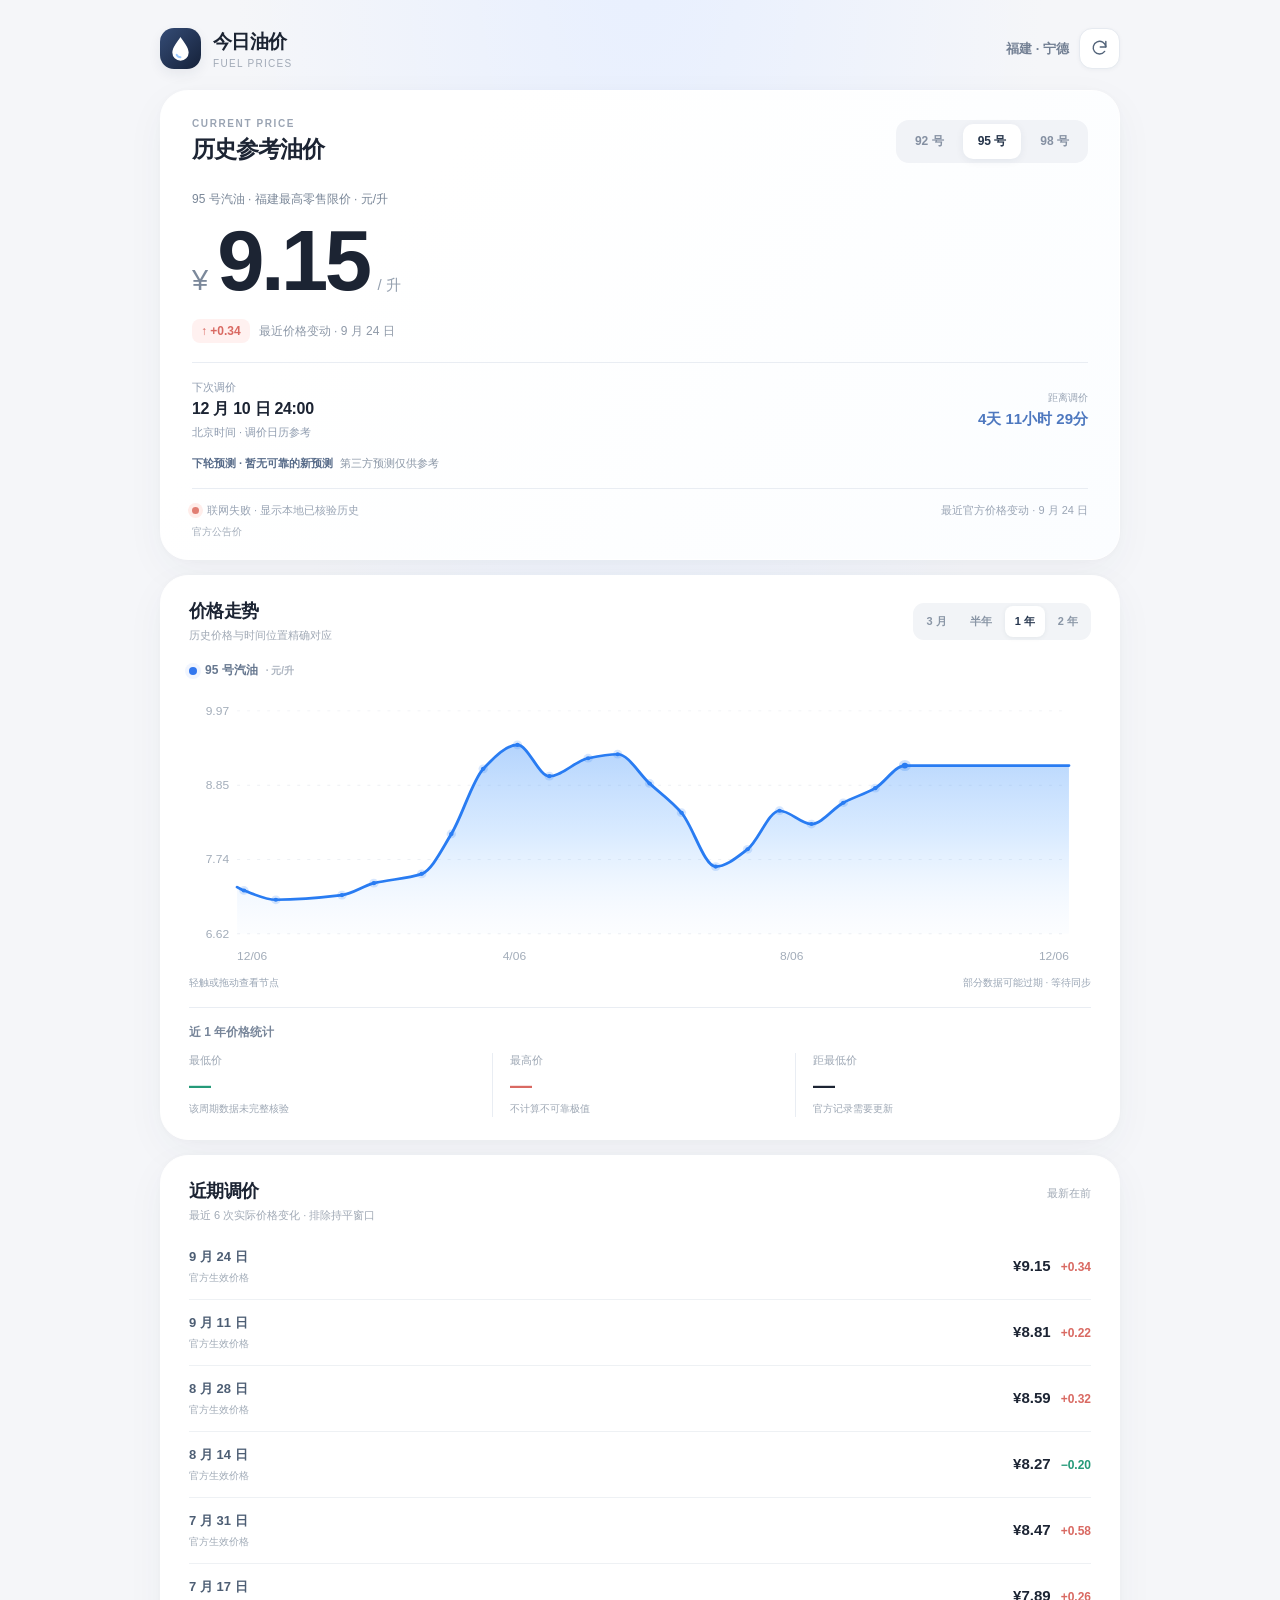
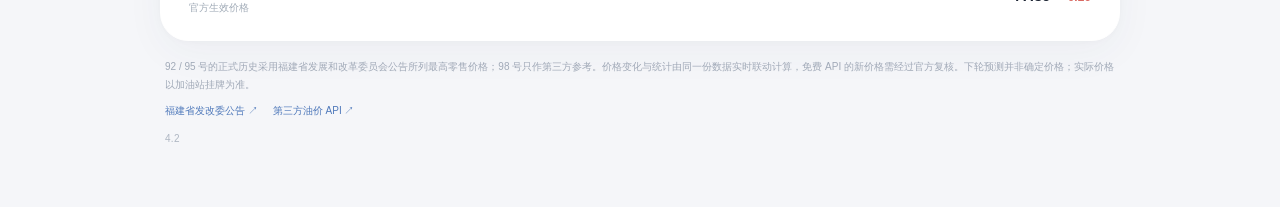
==== commit 1513e118: "Refine fuel price chart markers with subtle dual-tone dots" ====
--- a/index.html
+++ b/index.html
@@ -150,7 +150,7 @@
  for(let i=0;i<4;i++){const t=millis(view.start)+i*(millis(view.end)-millis(view.start))/3,dt=new Date(t+8*36e5),d=`${dt.getUTCMonth()+1}/${two(dt.getUTCDate())}`;html+=`<text x="${L+i*ww/3}" y="${H-12}" text-anchor="${i===0?'start':i===3?'end':'middle'}" fill="#a2acb9" font-size="12">${d}</text>`;}
  html+=`<path d="${path} L ${dots.at(-1).x.toFixed(2)} ${H-B} L ${dots[0].x.toFixed(2)} ${H-B} Z" fill="url(#fuelAreaGradient)"/><path d="${path}" fill="none" stroke="#297cf2" stroke-width="2.9" stroke-linejoin="round" stroke-linecap="round"/>`;
  const significant=dots.filter((d,i)=>!d.carried&&!d.baseline);const pointDots=significant.length>31?significant.filter((_,i)=>i%2===0||i===significant.length-1):significant;
- for(const p of pointDots){const last=p===significant.at(-1);html+=`<circle cx="${p.x}" cy="${p.y}" r="${last?5.3:3.4}" stroke="#297cf2" stroke-width="2.1" fill="${last?'#297cf2':'white'}"/>`;}
+ for(const p of pointDots){const last=p===significant.at(-1);html+=`<circle cx="${p.x}" cy="${p.y}" r="${last?6:4.7}" fill="#297cf2" fill-opacity="${last?.23:.18}"/><circle cx="${p.x}" cy="${p.y}" r="${last?3.1:2.25}" fill="#297cf2"/>`;}
  html+=`<line id="crossV" x1="0" x2="0" y1="${T}" y2="${H-B}" stroke="#7b8da5" stroke-width="1.3" opacity="0"/><line id="crossH" x1="${L}" x2="${W-R}" y1="0" y2="0" stroke="#c4d0dd" stroke-dasharray="4 5" opacity="0"/><circle id="crossDot" cx="0" cy="0" r="6" fill="#3478ee" stroke="white" stroke-width="2.5" opacity="0"/>`;
  svg.setAttribute('viewBox',`0 0 ${W} ${H}`);svg.innerHTML=html;svg.setAttribute('aria-label',`${state.grade}号汽油${state.period}天范围价格变化`);
  function show(i){const p=dots[i],bound=shell.getBoundingClientRect(),v=svg.querySelector('#crossV'),h=svg.querySelector('#crossH'),circle=svg.querySelector('#crossDot');v.setAttribute('x1',p.x);v.setAttribute('x2',p.x);v.setAttribute('opacity','1');h.setAttribute('y1',p.y);h.setAttribute('y2',p.y);h.setAttribute('opacity','1');circle.setAttribute('cx',p.x);circle.setAttribute('cy',p.y);circle.setAttribute('opacity','1');tip.style.left=`${Math.max(69,Math.min(bound.width-69,p.x/W*bound.width))}px`;tip.style.top=`${Math.max(68,p.y/H*bound.height-5)}px`;$('tipDate').textContent=fmtDay(p.publish||p.day);$('tipPrice').textContent='¥'+cash(p.p)+' / 升';$('tipNote').textContent=p.baseline?'期初在售':p.carried?'沿用上次价格':p.kind==='observed'?'第三方观察（未核验）':'官方调整价';tip.classList.add('visible');}
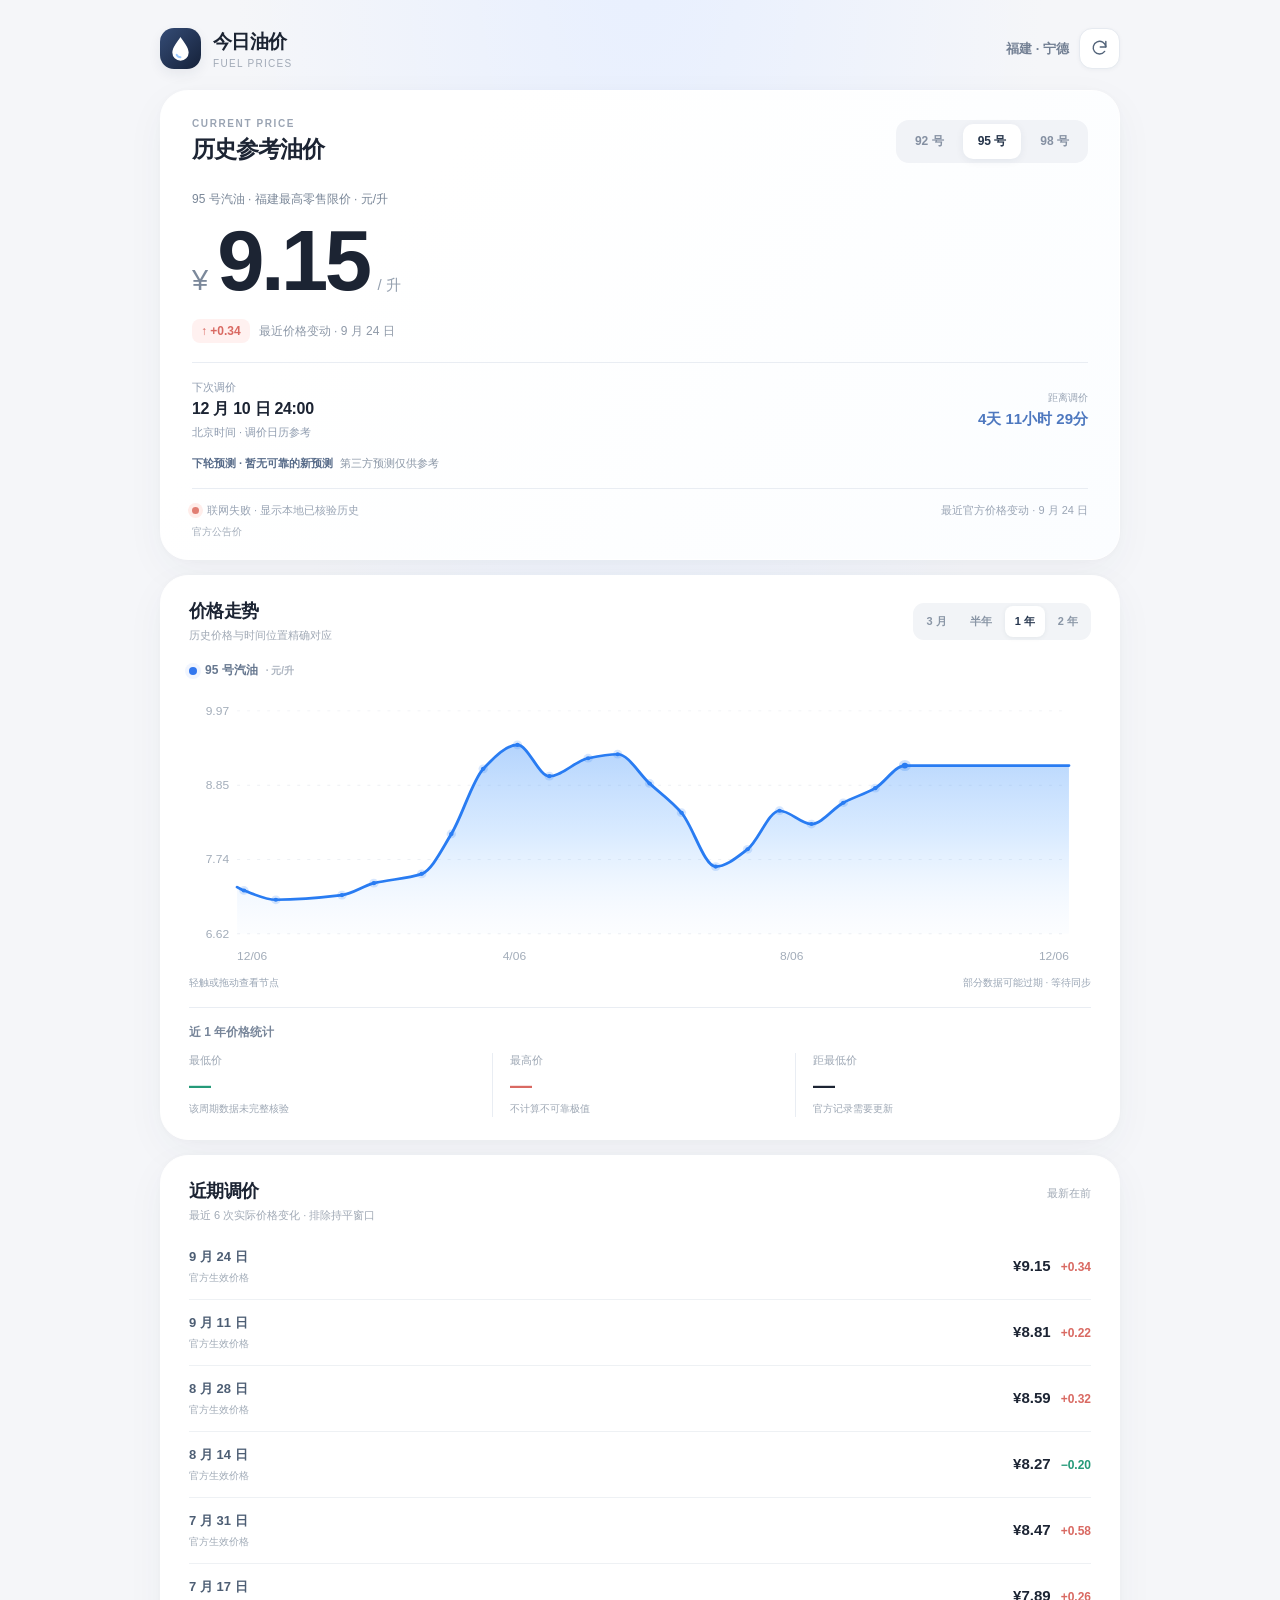
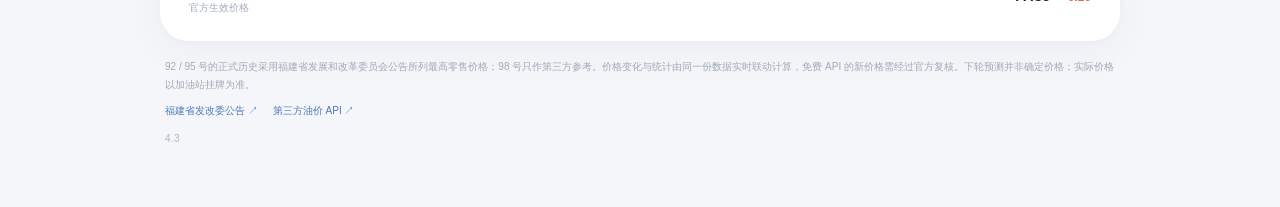
==== commit 3d049c7f: "Release 4.3 with favicon, Android PWA icons, and manifest" ====
--- a/index.html
+++ b/index.html
@@ -1,4 +1,4 @@
-<!doctype html><html lang="zh-CN"><head><meta charset="utf-8"><meta name="viewport" content="width=device-width,initial-scale=1,viewport-fit=cover"><meta name="theme-color" content="#f5f6f9"><meta name="color-scheme" content="light"><meta name="description" content="福建宁德今日油价、历史价格与调价走势"><title>今日油价</title><style>:root{--bg:#f5f6f9;--ink:#1c2433;--muted:#8490a2;--soft:#a6afbc;--line:#e9edf3;--blue:#3478ee;--up:#d96962;--down:#259a79;--surface:#fff;--shadow:0 12px 40px rgba(44,63,93,.045),0 1px 7px rgba(28,42,63,.025)}
+<!doctype html><html lang="zh-CN"><head><meta charset="utf-8"><meta name="viewport" content="width=device-width,initial-scale=1,viewport-fit=cover"><meta name="theme-color" content="#f5f6f9"><meta name="color-scheme" content="light"><meta name="description" content="福建宁德今日油价、历史价格与调价走势"><title>今日油价</title><link rel="icon" type="image/png" sizes="192x192" href="./icons/icon-192.png"><link rel="icon" type="image/svg+xml" href="./favicon.svg"><link rel="apple-touch-icon" href="./icons/icon-192.png"><link rel="manifest" href="./manifest.webmanifest"><meta name="apple-mobile-web-app-title" content="今日油价"><style>:root{--bg:#f5f6f9;--ink:#1c2433;--muted:#8490a2;--soft:#a6afbc;--line:#e9edf3;--blue:#3478ee;--up:#d96962;--down:#259a79;--surface:#fff;--shadow:0 12px 40px rgba(44,63,93,.045),0 1px 7px rgba(28,42,63,.025)}
 *{box-sizing:border-box}html{color-scheme:light}body{margin:0;min-height:100vh;background:radial-gradient(ellipse at 50% -10%,#e7efff 0,transparent 45%),var(--bg);font-family:-apple-system,BlinkMacSystemFont,"SF Pro Text","PingFang SC","Microsoft Yahei",sans-serif;color:var(--ink);-webkit-font-smoothing:antialiased;font-feature-settings:"tnum"}
 button,input{font:inherit}button{cursor:pointer;-webkit-tap-highlight-color:transparent}button:focus-visible,input:focus-visible{outline:3px solid #aecaff;outline-offset:2px}a{color:#4e78ba;text-decoration:none}a:hover{text-decoration:underline}
 .wrap{max-width:960px;width:calc(100% - 44px);margin:0 auto;padding:28px 0 42px}.top{display:flex;align-items:center;justify-content:space-between;gap:12px;margin-bottom:21px}.brand{display:flex;align-items:center;gap:12px}.brand-logo{height:41px;width:41px;display:grid;place-items:center;border-radius:14px;background:linear-gradient(135deg,#354c76,#152139);color:#fff;box-shadow:0 5px 13px #17294712}.brand strong{display:block;font-size:19px;letter-spacing:-.6px}.brand small{display:block;color:#a0a9b6;font-size:10px;margin-top:3px;letter-spacing:1.3px}.tools{display:flex;align-items:center;gap:10px}.place{font-size:13px;font-weight:650;color:#727f93}.refresh{border:1px solid #e6eaf0;background:#fff;color:#53647a;border-radius:13px;width:41px;height:41px;display:grid;place-items:center;box-shadow:0 1px 4px #132b420b}.refresh:disabled{opacity:.55}.refresh.loading svg{animation:turn 1.1s linear infinite}@keyframes turn{to{transform:rotate(360deg)}}
@@ -38,7 +38,7 @@
   <footer>
     <div>92 / 95 号的正式历史采用福建省发展和改革委员会公告所列最高零售价格；98 号只作第三方参考。价格变化与统计由同一份数据实时联动计算，免费 API 的新价格需经过官方复核。下轮预测并非确定价格；实际价格以加油站挂牌为准。</div>
     <div class="foot-links"><a href="https://fgw.fujian.gov.cn/ztzl/fjswjj/cpygg/" target="_blank" rel="noopener noreferrer">福建省发改委公告 ↗</a><a href="https://docs.60s-api.viki.moe/376793576e0" target="_blank" rel="noopener noreferrer">第三方油价 API ↗</a></div>
-    <div class="footer-version" aria-label="版本号">4.2</div>
+    <div class="footer-version" aria-label="版本号">4.3</div>
   </footer>
 </main>
 <div id="toast" class="toast" role="status"></div>
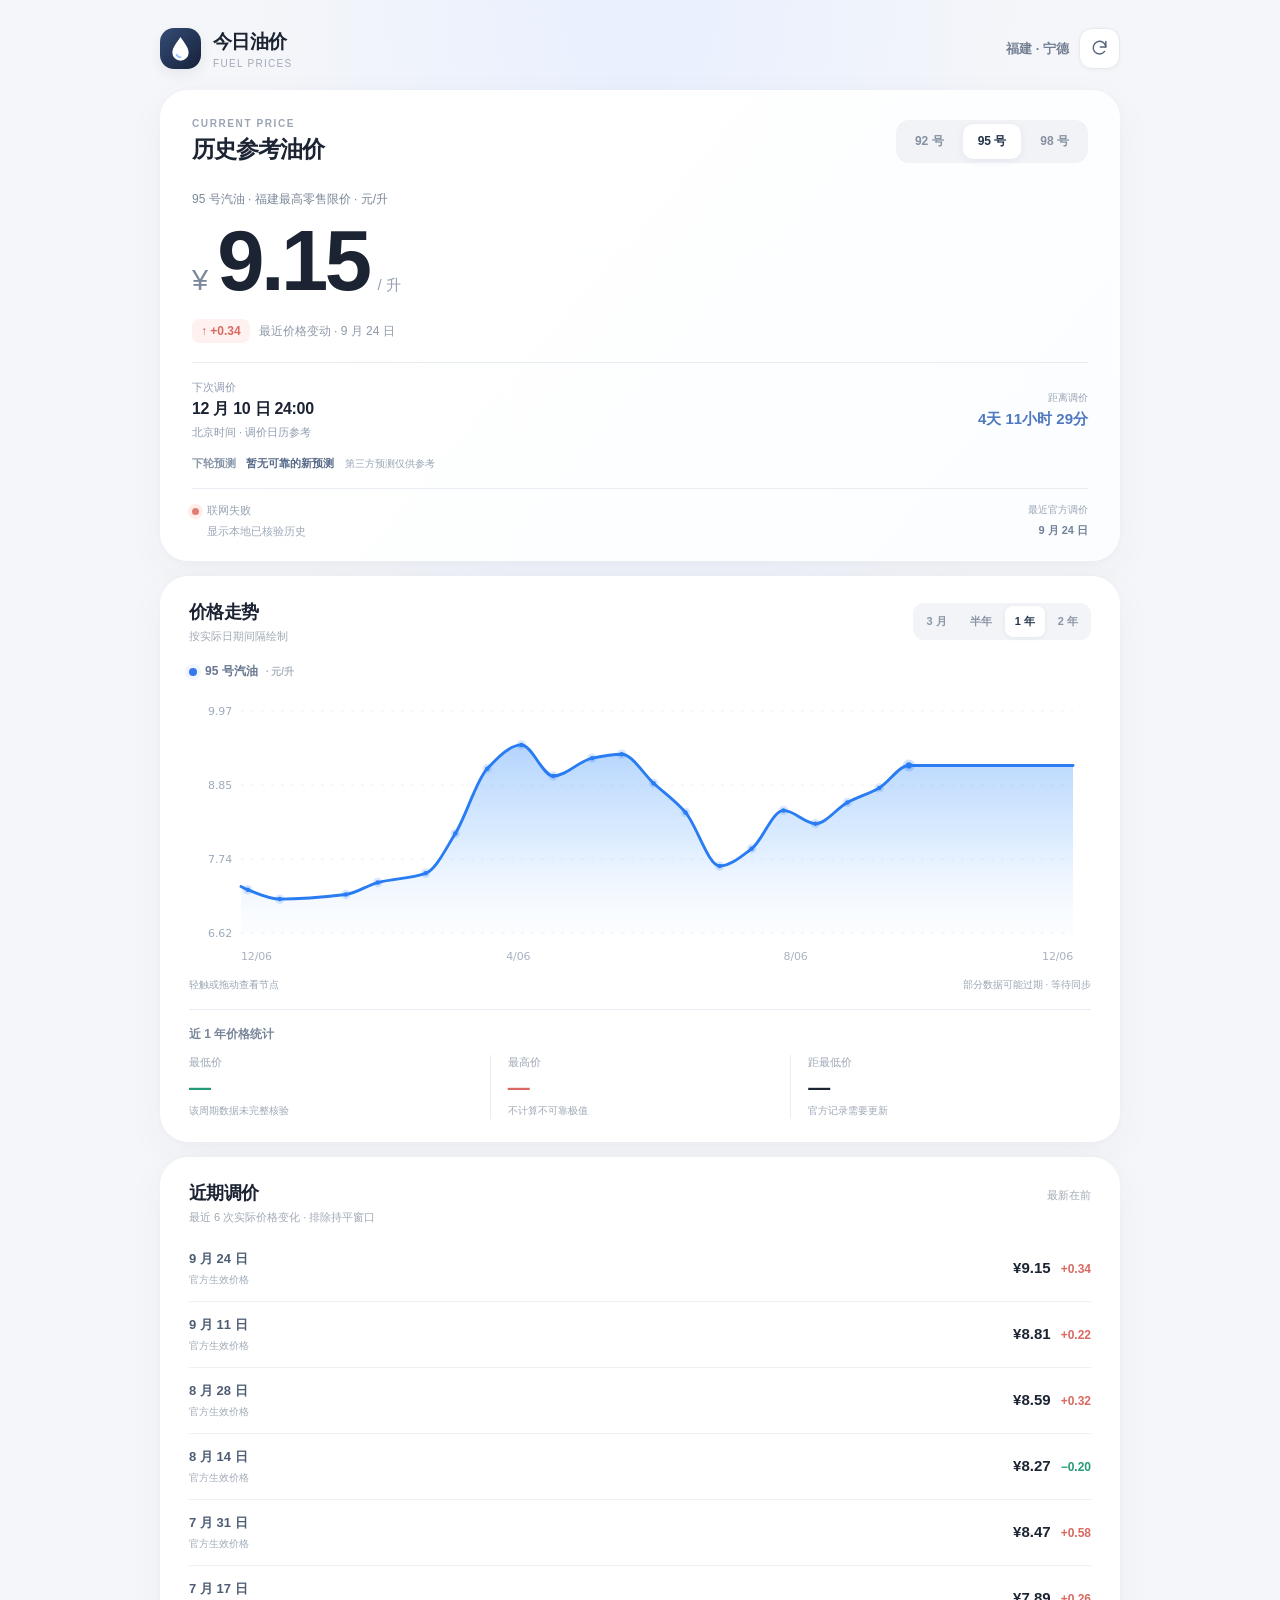
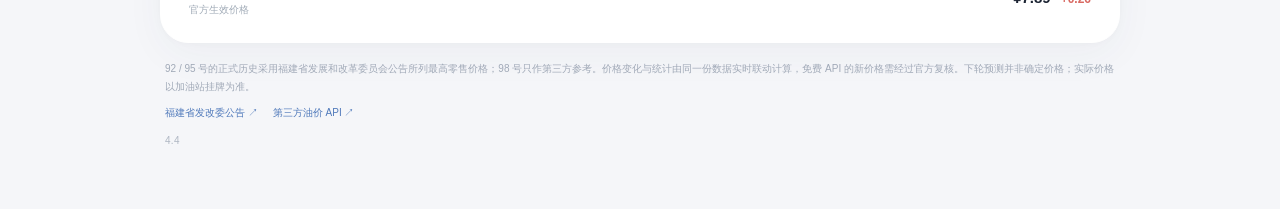
==== commit 56d572db: "Polish mobile layout and render distortion-free price chart (4.4)" ====
--- a/index.html
+++ b/index.html
@@ -10,8 +10,66 @@
 @media(max-width:650px){.wrap{width:calc(100% - 24px);padding:18px 0 28px}.top{margin:0 3px 17px}.brand-logo{height:39px;width:39px}.brand strong{font-size:17px}.place{font-size:11px}.tools{gap:7px}.refresh{height:39px;width:39px}.hero{padding:23px 20px 18px;border-radius:25px}.hero-top{flex-wrap:wrap}.h-title{font-size:22px}.segments{width:100%;order:2;margin-top:9px}.segments button{flex:1}.price-note{margin-top:22px}.amount strong{font-size:clamp(55px,13.5vw,73px)}.amount .currency{font-size:27px}.price-note,.delta-line{font-size:11px}.cycle{margin-top:16px;padding-top:16px}.cycle-date{font-size:14px}.cycle-count strong{font-size:13px}.status-row{font-size:10px}.chart-card,.history-card{padding:21px 18px;border-radius:24px;margin-top:13px}.section-title{font-size:17px}.periods button{font-size:10px;padding:7px 8px}.chart-shell{height:262px}.legend{margin-top:16px}.stat{padding-left:9px}.stat strong{font-size:17px}.stat-label{font-size:10px}.stat small{font-size:9px}.chart-foot{font-size:9px}.history-row{padding:13px 0}.asof{white-space:normal;max-width:42%}}
 @media(max-width:355px){.place{display:none}.amount strong{font-size:56px}.periods button{padding:7px 6px}.section-head{gap:7px}}
 
-/* 4.2 静默版本号，与页脚免责提示同一视觉层级 */
+/* 4.4 静默版本号，与页脚免责提示同一视觉层级 */
 .footer-version{margin-top:10px;color:#aeb6c2;font-size:10px;letter-spacing:.3px;font-weight:450;user-select:text}
+
+/* 4.4 — responsive typography, clear metadata groups, and crisp chart glyphs */
+.status-row{display:grid;grid-template-columns:minmax(0,1fr) auto;gap:14px;align-items:start}
+.status-block{min-width:0}
+.status{align-items:center;line-height:1.45}
+.status #statusText{overflow-wrap:break-word;word-break:keep-all}
+.status-time{padding-left:15px;margin-top:5px;color:#a0aab9;font-size:10.5px;line-height:1.45;white-space:nowrap;font-variant-numeric:tabular-nums}
+.status-time[hidden],.price-kind[hidden]{display:none}
+.asof-block{min-width:0;text-align:right}
+.asof-label{display:block;font-size:10px;line-height:1.45;color:#9aa6b6;white-space:nowrap}
+.asof{display:block;margin-top:5px;text-align:right;white-space:nowrap;font-size:11px;font-weight:650;color:#71829a}
+.price-kind{margin-top:8px;font-size:10px;color:#9aa6b6}
+.prediction{display:flex;align-items:flex-start;flex-wrap:nowrap;gap:10px;line-height:1.55}
+.prediction-label{flex:none;color:#8795a8;font-size:11px;font-weight:650;white-space:nowrap}
+.prediction-values{display:flex;flex:1;min-width:0;align-items:baseline;flex-wrap:wrap;gap:3px 11px}
+.prediction-values strong,.prediction-values span{white-space:nowrap}
+.prediction-values span{font-size:10px;color:#98a4b4}
+.delta-context{word-break:keep-all}
+.cycle-count strong{white-space:nowrap;font-variant-numeric:tabular-nums}
+.section-intro{min-width:0}
+.chart-head .section-sub{white-space:nowrap;line-height:1.45}
+.chart-head .periods{flex:none}
+.chart-tip{border-radius:15px;padding:11px 13px;background:#243955;box-shadow:0 12px 30px rgba(27,49,83,.16);min-width:134px;max-width:calc(100% - 14px);font-variant-numeric:tabular-nums}
+.chart-tip.below{transform:translate(-50%,12%)}
+.chart-tip strong{font-size:17px;letter-spacing:-.35px}
+.chart-axis-label{font-family:-apple-system,BlinkMacSystemFont,"SF Pro Text","PingFang SC","Microsoft YaHei",system-ui,sans-serif;font-size:11px;font-weight:500;letter-spacing:-.15px;font-variant-numeric:tabular-nums;fill:#9eabb9}
+.chart-axis-label.x-label{fill:#a8b2c0}
+.chart-foot{line-height:1.5;word-break:keep-all}
+.chart-foot span{min-width:0}
+.stat-grid{column-gap:0}
+.stat-label{white-space:nowrap}
+.stat small{word-break:keep-all;overflow-wrap:break-word}
+.history-sub,.history-day,.history-value{word-break:keep-all}
+@media(max-width:650px){
+ .status-row{grid-template-columns:minmax(0,1fr) auto;gap:9px}
+ .status #statusText{font-size:10.5px}
+ .asof-label,.asof{font-size:10px}
+ .status-time{font-size:10px}
+ .chart-head .section-sub{font-size:10px}
+ .chart-head .periods button{padding:8px 9px}
+ .chart-foot{display:flex;flex-direction:column;align-items:flex-start;gap:4px;font-size:10px}
+ .stat-grid{grid-template-columns:repeat(2,minmax(0,1fr));row-gap:15px}
+ .stat{padding:0 0 0 17px}
+ .stat strong{font-size:22px;line-height:1.16;margin:6px 0 6px}
+ .stat small{font-size:10.5px;line-height:1.5}
+ .stat:nth-child(3){grid-column:1/-1;border-left:0;border-top:1px solid var(--line);padding:12px 0 0;display:grid;grid-template-columns:auto minmax(0,1fr);column-gap:15px;row-gap:3px;align-items:end}
+ .stat:nth-child(3) .stat-label{grid-column:1;grid-row:1}
+ .stat:nth-child(3) strong{grid-column:1;grid-row:2;margin:0}
+ .stat:nth-child(3) small{grid-column:2;grid-row:2;text-align:right;align-self:end}
+}
+@media(max-width:350px){
+ .chart-head{flex-wrap:wrap}
+ .chart-head .periods{width:100%}
+ .chart-head .periods button{flex:1}
+ .status-row{gap:7px}
+ .status-time{font-size:9.5px}
+ .asof-label{font-size:9.5px}
+}
 </style></head><body><main class="wrap">
   <header class="top">
     <div class="brand"><span class="brand-logo" aria-hidden="true"><svg width="23" height="26" viewBox="0 0 24 28" fill="none"><path d="M12 1C9 5.4 3.2 12.3 3.2 17.8a8.8 8.8 0 1 0 17.6 0C20.8 12.3 15 5.4 12 1Z" fill="currentColor"/><path d="M7.8 20.2c.8 1.7 2.2 2.7 4.2 2.7" stroke="#9bc9ff" stroke-width="2" stroke-linecap="round"/></svg></span><span><strong>今日油价</strong><small>FUEL PRICES</small></span></div>
@@ -23,14 +81,14 @@
     <div class="amount"><span class="currency">¥</span><strong id="price" aria-live="polite">9.15</strong><span class="unit">/ 升</span></div>
     <div class="delta-line"><span class="change up" id="delta">↑ +0.34</span><span class="delta-context" id="deltaContext">最近价格变动 · 9 月 24 日</span></div>
     <div class="cycle"><div><div class="cycle-kicker">下次调价</div><div id="nextDate" class="cycle-date">10 月 29 日 24:00</div><div id="nextText" class="cycle-kicker" style="margin:5px 0 0">北京时间 · 预计窗口</div></div><div class="cycle-count"><span>距离调价</span><strong id="countdown">计算中…</strong></div></div>
-    <div class="prediction"><strong id="forecast">下轮预测 · 正在核验</strong><span id="forecastNote">预测不是官方结果</span><a id="forecastLink" href="https://docs.60s-api.viki.moe/376793576e0" target="_blank" rel="noopener noreferrer" hidden>预测来源 ↗</a></div>
-    <div class="status-row"><div id="status" class="status warn"><span class="dot"></span><span id="statusText">正在读取数据…</span></div><span id="asof" class="asof">历史价格来源：官方公告</span></div>
-    <div style="font-size:10px;color:#a5afbc;margin-top:7px" id="priceKind">官方公告价</div>
+    <div class="prediction"><span class="prediction-label">下轮预测</span><div class="prediction-values"><strong id="forecast">正在核验</strong><span id="forecastNote">预测不是官方结果</span><a id="forecastLink" href="https://docs.60s-api.viki.moe/376793576e0" target="_blank" rel="noopener noreferrer" hidden>预测来源 ↗</a></div></div>
+    <div class="status-row"><div class="status-block"><div id="status" class="status warn"><span class="dot"></span><span id="statusText">正在读取数据…</span></div><div id="statusTime" class="status-time" hidden></div></div><div class="asof-block"><span class="asof-label">最近官方调价</span><span id="asof" class="asof">—</span></div></div>
+    <div class="price-kind" id="priceKind" hidden>官方公告价</div>
   </section>
   <section class="card chart-card" aria-label="价格走势图与统计">
-    <div class="section-head"><div><h2 class="section-title">价格走势</h2><div class="section-sub">历史价格与时间位置精确对应</div></div><div class="periods" role="group" aria-label="图表与统计时间范围"><button data-period="90" aria-pressed="false">3 月</button><button data-period="180" aria-pressed="false">半年</button><button data-period="365" class="active" aria-pressed="true">1 年</button><button data-period="730" aria-pressed="false">2 年</button></div></div>
+    <div class="section-head chart-head"><div class="section-intro"><h2 class="section-title">价格走势</h2><div class="section-sub">按实际日期间隔绘制</div></div><div class="periods" role="group" aria-label="图表与统计时间范围"><button data-period="90" aria-pressed="false">3 月</button><button data-period="180" aria-pressed="false">半年</button><button data-period="365" class="active" aria-pressed="true">1 年</button><button data-period="730" aria-pressed="false">2 年</button></div></div>
     <div class="legend"><i aria-hidden="true"></i><span id="legendText">95 号汽油</span><span style="font-size:10px;color:#abb3bf">· 元/升</span></div>
-    <div class="chart-shell" id="chartShell"><svg id="chart" viewBox="0 0 420 270" preserveAspectRatio="none" role="img" aria-label="油价历史走势图"></svg><div class="chart-tip" id="tip"><small id="tipDate"></small><strong id="tipPrice"></strong><em id="tipNote"></em></div></div>
+    <div class="chart-shell" id="chartShell"><svg id="chart" viewBox="0 0 420 270" preserveAspectRatio="xMidYMid meet" role="img" aria-label="油价历史走势图"></svg><div class="chart-tip" id="tip"><small id="tipDate"></small><strong id="tipPrice"></strong><em id="tipNote"></em></div></div>
     <div class="chart-foot"><span>轻触或拖动查看节点</span><span id="coverage">福建省发改委公告历史</span></div>
     <div class="stats"><div class="stats-title" id="statsTitle">近 1 年价格统计</div><div class="stat-grid"><div class="stat"><div class="stat-label">最低价</div><strong class="low" id="statMin">—</strong><small id="minAt">—</small></div><div class="stat"><div class="stat-label">最高价</div><strong class="high" id="statMax">—</strong><small id="maxAt">—</small></div><div class="stat"><div class="stat-label">距最低价</div><strong id="statDistance">—</strong><small id="distanceNote">—</small></div></div></div>
   </section>
@@ -38,7 +96,7 @@
   <footer>
     <div>92 / 95 号的正式历史采用福建省发展和改革委员会公告所列最高零售价格；98 号只作第三方参考。价格变化与统计由同一份数据实时联动计算，免费 API 的新价格需经过官方复核。下轮预测并非确定价格；实际价格以加油站挂牌为准。</div>
     <div class="foot-links"><a href="https://fgw.fujian.gov.cn/ztzl/fjswjj/cpygg/" target="_blank" rel="noopener noreferrer">福建省发改委公告 ↗</a><a href="https://docs.60s-api.viki.moe/376793576e0" target="_blank" rel="noopener noreferrer">第三方油价 API ↗</a></div>
-    <div class="footer-version" aria-label="版本号">4.3</div>
+    <div class="footer-version" aria-label="版本号">4.4</div>
   </footer>
 </main>
 <div id="toast" class="toast" role="status"></div>
@@ -100,13 +158,13 @@
 function latestChange(grade){return changes(ledger(grade)).at(-1)||null;}
 function renderHeader(){const p=currentPrice();$('price').textContent=p.n==null?'—':cash(p.n);$('priceLabel').textContent=`${state.grade} 号汽油 · ${state.grade==='98'?'第三方参考价':'福建最高零售限价'} · 元/升`;
  const found=latestChange(state.grade),delta=$('delta'),ctx=$('deltaContext');delta.className='change';if(found){delta.textContent=`${found.delta>0?'↑ +':'↓ −'}${cash(Math.abs(found.delta))}`;delta.classList.add(found.delta>0?'up':'down');ctx.textContent=`最近价格变动 · ${fmtDay(found.publish)}${found.kind==='observed'?'（待官方核验）':''}`;}else{delta.textContent='暂无可核实变化';ctx.textContent=state.grade==='98'?'不提供未经核实的涨跌幅':'历史信息不足';}
- $('priceKind').textContent=p.kind==='official'?'官方公告价':p.kind==='observed'?'接口观察价 · 待核验':p.kind==='third-party'?'第三方实时参考价':'当前无可核实报价';
+ $('priceKind').textContent=p.kind==='official'?'官方公告价':p.kind==='observed'?'接口观察价 · 待核验':p.kind==='third-party'?'第三方实时参考价':'当前无可核实报价';$('priceKind').hidden=p.kind==='official';
  document.querySelectorAll('[data-grade]').forEach(el=>{const y=el.dataset.grade===state.grade;el.classList.toggle('active',y);el.setAttribute('aria-pressed',String(y))});document.querySelectorAll('[data-period]').forEach(el=>{const y=+el.dataset.period===state.period;el.classList.toggle('active',y);el.setAttribute('aria-pressed',String(y))});
  const ref=lastOfficial();let info='仅有内置历史快照 · 未接入在线同步';if(state.feedOnline)info=`官方历史已核对 · ${state.feedAt||'检查时间未知'}`;else if(state.feedSeen)info='官方历史同步过期或异常 · 数据可能滞后';else if(state.liveOnline)info=`仅第三方报价已获取 · ${state.live?.asof||'日期未知'}`;else if(state.status)info=state.status;
- $('statusText').textContent=info;
+ const infoSep=info.lastIndexOf(' · ');$('statusText').textContent=infoSep<0?info:info.slice(0,infoSep);$('statusTime').textContent=infoSep<0?'':info.slice(infoSep+3);$('statusTime').hidden=infoSep<0;
  const currentStale=ref&&millis(today())-millis(ref.day)>28*864e5&&!verifyObservation(state.live)&&!state.feedOnline;
  $('status').className='status '+(state.feedOnline?'good':currentStale?'bad':'warn');
- $('asof').textContent=ref?`最近官方价格变动 · ${fmtDay(ref.day)}`:'暂无官方历史';
+ $('asof').textContent=ref?fmtDay(ref.day):'暂无官方历史';
  $('mainHeading').textContent=currentStale?'历史参考油价':'当前油价';}
 function renderCalendar(){const now=new Date();const valid=state.windows.filter(x=>isDay(x)&&millis(addDays(x,1))>now.getTime()).sort();const next=valid[0]||null;
  if(!next){$('nextDate').textContent='等待公布';$('countdown').textContent='暂无日期';$('nextText').textContent='调价日历待更新';return;}
@@ -116,9 +174,9 @@
 }
 function renderForecast(){const el=$('forecast'),f=state.forecast,valid=f&&isDay(f.window)&&isDay(f.asof)&&state.windows.includes(f.window)&&f.window===state.windows.find(w=>millis(addDays(w,1))>Date.now())&&millis(today())-millis(f.asof)<=3*864e5&&f.asof<=today();
  $('forecastLink').hidden=true;el.className='';
- if(!valid){el.textContent='下轮预测 · 暂无可靠的新预测';$('forecastNote').textContent='第三方预测仅供参考';return;}
- const m={'上调':'可能上涨','下调':'可能下降','搁浅':'可能持平','不调':'可能持平'};if(!m[f.direction]){el.textContent='下轮预测 · 暂无可靠的新预测';return;}
- el.textContent='下轮预测 · '+m[f.direction];el.className=f.direction==='上调'?'up':f.direction==='下调'?'down':'';
+ if(!valid){el.textContent='暂无可靠的新预测';$('forecastNote').textContent='第三方预测仅供参考';return;}
+ const m={'上调':'可能上涨','下调':'可能下降','搁浅':'可能持平','不调':'可能持平'};if(!m[f.direction]){el.textContent='暂无可靠的新预测';return;}
+ el.textContent=m[f.direction];el.className=f.direction==='上调'?'up':f.direction==='下调'?'down':'';
  $('forecastNote').textContent=Array.isArray(f.range)?`估计 ${f.range.map(cash).join('–')} 元/升 · ${f.asof}`:`${f.asof} · 非官方结果`;
  if(URL_OK(f.url)){$('forecastLink').href=f.url;$('forecastLink').hidden=false;}
 }
@@ -130,32 +188,33 @@
  const pts=view.points.filter(x=>Number.isFinite(x.p));if(state.grade==='98'||!view.coverage||!pts.length){for(const id of ['statMin','statMax','statDistance'])$(id).textContent='—';$('minAt').textContent=state.grade==='98'?'缺少连续历史':'该周期数据未完整核验';$('maxAt').textContent='不计算不可靠极值';$('distanceNote').textContent=view.stale?'官方记录需要更新':'等待完整官方记录';return;}
  const mn=Math.min(...pts.map(x=>x.p)),mx=Math.max(...pts.map(x=>x.p));const low=pts.find(x=>Math.abs(x.p-mn)<.005),high=pts.find(x=>Math.abs(x.p-mx)<.005);const current=currentPrice().n;
  $('statMin').textContent='¥'+cash(mn);$('statMax').textContent='¥'+cash(mx);$('statDistance').textContent=current==null?'—':`${current-mn>=0?'+':'−'}${cash(Math.abs(current-mn))}`;
- $('minAt').textContent=fmtDay(low.day)+(low.baseline?' · 期初在售':' 起');$('maxAt').textContent=fmtDay(high.day)+(high.baseline?' · 期初在售':' 起');$('distanceNote').textContent=view.uncertain?'含第三方观察 · 暂定统计':'当前高于周期最低价';}
+ $('minAt').textContent=fmtDay(low.day)+(low.baseline?'（期初在售）':' 起');$('maxAt').textContent=fmtDay(high.day)+(high.baseline?'（期初在售）':' 起');$('distanceNote').textContent=view.uncertain?'含第三方观察 · 暂定统计':'较周期最低价';}
 function monotonePath(dots){if(!dots.length)return '';if(dots.length===1)return `M ${dots[0].x} ${dots[0].y}`;
  const n=dots.length,ds=[],slopes=[];for(let i=0;i<n-1;i++)ds.push((dots[i+1].y-dots[i].y)/(dots[i+1].x-dots[i].x));
  for(let i=0;i<n;i++){if(i===0)slopes[i]=ds[0];else if(i===n-1)slopes[i]=ds[n-2];else if(ds[i-1]*ds[i]<=0)slopes[i]=0;else slopes[i]=2/(1/ds[i-1]+1/ds[i]);}
  let path=`M ${dots[0].x.toFixed(2)} ${dots[0].y.toFixed(2)}`;
  for(let i=0;i<n-1;i++){const a=dots[i],b=dots[i+1],dx=b.x-a.x;path+=` C ${(a.x+dx/3).toFixed(2)} ${(a.y+slopes[i]*dx/3).toFixed(2)}, ${(b.x-dx/3).toFixed(2)} ${(b.y-slopes[i+1]*dx/3).toFixed(2)}, ${b.x.toFixed(2)} ${b.y.toFixed(2)}`;}
  return path;}
-function renderChart(view){$('legendText').textContent=state.grade+' 号汽油';$('coverage').textContent=state.grade==='98'?'98 号暂无可核实连续历史':view.stale?'部分数据可能过期 · 等待同步':view.uncertain?'含待核实观察节点 · 统计仅供参考':`按实际日期间隔展示 · ${fmtRangeDay(view.start,state.period)}—${fmtRangeDay(view.end,state.period)}`;
- const svg=$('chart'),shell=$('chartShell'),tip=$('tip');tip.classList.remove('visible');let pts=view.points;if(pts.length<2){svg.innerHTML=`<text x="215" y="140" text-anchor="middle" font-size="14" fill="#98a5b5">${state.grade==='98'?'98 号历史记录仍不足以画出趋势':'尚无足够历史记录'}</text>`;return;}
- const mobile=shell.clientWidth<520,W=mobile?420:900,H=mobile?270:310,L=mobile?44:48,R=mobile?12:22,T=30,B=40,ww=W-L-R,hh=H-T-B;
+function renderChart(view){$('legendText').textContent=state.grade+' 号汽油';$('coverage').textContent=state.grade==='98'?'98 号暂无可核实连续历史':view.stale?'部分数据可能过期 · 等待同步':view.uncertain?'含待核实观察节点 · 统计仅供参考':`日期范围 · ${fmtRangeDay(view.start,state.period)}—${fmtRangeDay(view.end,state.period)}`;
+ const svg=$('chart'),shell=$('chartShell'),tip=$('tip'),W=shell.clientWidth||420,H=shell.clientHeight||270,mobile=W<520;tip.classList.remove('visible','below');let pts=view.points;if(pts.length<2){svg.setAttribute('viewBox',`0 0 ${W} ${H}`);svg.innerHTML=`<text x="${W/2}" y="${H/2}" text-anchor="middle" class="chart-axis-label">${state.grade==='98'?'98 号历史记录仍不足以画出趋势':'尚无足够历史记录'}</text>`;return;}
+ // Draw in real CSS-pixel coordinates to keep circular markers and type undistorted.
+ const L=mobile?40:52,R=mobile?10:18,T=27,B=39,ww=W-L-R,hh=H-T-B;
  const mn=Math.min(...pts.map(p=>p.p)),mx=Math.max(...pts.map(p=>p.p)),margin=Math.max(.14,(mx-mn)*.22),bottom=mn-margin,top=mx+margin;
  const x=p=>L+ww*(millis(p.day)-millis(view.start))/Math.max(1,millis(view.end)-millis(view.start));const y=v=>T+(top-v)/(top-bottom)*hh;
  const dots=pts.map(p=>({...p,x:x(p),y:y(p.p)}));const path=monotonePath(dots);
  // Vertical blue area gradient under the real-price curve. SVG gradient is inline
  // so it also works in Android's file:// viewer without external styles or scripts.
  let html=`<defs><linearGradient id="fuelAreaGradient" x1="0" y1="0" x2="0" y2="1"><stop offset="0%" stop-color="#4896fa" stop-opacity=".41"/><stop offset="48%" stop-color="#6aafff" stop-opacity=".25"/><stop offset="100%" stop-color="#d6e7ff" stop-opacity=".075"/></linearGradient></defs>`;
- for(let i=0;i<4;i++){const yy=T+hh*i/3;html+=`<line x1="${L}" x2="${W-R}" y1="${yy}" y2="${yy}" stroke="#edf0f4" stroke-dasharray="3 7"/><text x="${L-8}" y="${yy+4}" text-anchor="end" fill="#a2acb9" font-size="12">${cash(top-(top-bottom)*i/3)}</text>`;}
- for(let i=0;i<4;i++){const t=millis(view.start)+i*(millis(view.end)-millis(view.start))/3,dt=new Date(t+8*36e5),d=`${dt.getUTCMonth()+1}/${two(dt.getUTCDate())}`;html+=`<text x="${L+i*ww/3}" y="${H-12}" text-anchor="${i===0?'start':i===3?'end':'middle'}" fill="#a2acb9" font-size="12">${d}</text>`;}
+ for(let i=0;i<4;i++){const yy=T+hh*i/3;html+=`<line x1="${L}" x2="${W-R}" y1="${yy}" y2="${yy}" stroke="#edf0f4" stroke-dasharray="3 7"/><text class="chart-axis-label" x="${L-9}" y="${yy+4}" text-anchor="end">${cash(top-(top-bottom)*i/3)}</text>`;}
+ for(let i=0;i<4;i++){const t=millis(view.start)+i*(millis(view.end)-millis(view.start))/3,dt=new Date(t+8*36e5),d=`${dt.getUTCMonth()+1}/${two(dt.getUTCDate())}`;html+=`<text class="chart-axis-label x-label" x="${L+i*ww/3}" y="${H-12}" text-anchor="${i===0?'start':i===3?'end':'middle'}">${d}</text>`;}
  html+=`<path d="${path} L ${dots.at(-1).x.toFixed(2)} ${H-B} L ${dots[0].x.toFixed(2)} ${H-B} Z" fill="url(#fuelAreaGradient)"/><path d="${path}" fill="none" stroke="#297cf2" stroke-width="2.9" stroke-linejoin="round" stroke-linecap="round"/>`;
  const significant=dots.filter((d,i)=>!d.carried&&!d.baseline);const pointDots=significant.length>31?significant.filter((_,i)=>i%2===0||i===significant.length-1):significant;
  for(const p of pointDots){const last=p===significant.at(-1);html+=`<circle cx="${p.x}" cy="${p.y}" r="${last?6:4.7}" fill="#297cf2" fill-opacity="${last?.23:.18}"/><circle cx="${p.x}" cy="${p.y}" r="${last?3.1:2.25}" fill="#297cf2"/>`;}
- html+=`<line id="crossV" x1="0" x2="0" y1="${T}" y2="${H-B}" stroke="#7b8da5" stroke-width="1.3" opacity="0"/><line id="crossH" x1="${L}" x2="${W-R}" y1="0" y2="0" stroke="#c4d0dd" stroke-dasharray="4 5" opacity="0"/><circle id="crossDot" cx="0" cy="0" r="6" fill="#3478ee" stroke="white" stroke-width="2.5" opacity="0"/>`;
- svg.setAttribute('viewBox',`0 0 ${W} ${H}`);svg.innerHTML=html;svg.setAttribute('aria-label',`${state.grade}号汽油${state.period}天范围价格变化`);
- function show(i){const p=dots[i],bound=shell.getBoundingClientRect(),v=svg.querySelector('#crossV'),h=svg.querySelector('#crossH'),circle=svg.querySelector('#crossDot');v.setAttribute('x1',p.x);v.setAttribute('x2',p.x);v.setAttribute('opacity','1');h.setAttribute('y1',p.y);h.setAttribute('y2',p.y);h.setAttribute('opacity','1');circle.setAttribute('cx',p.x);circle.setAttribute('cy',p.y);circle.setAttribute('opacity','1');tip.style.left=`${Math.max(69,Math.min(bound.width-69,p.x/W*bound.width))}px`;tip.style.top=`${Math.max(68,p.y/H*bound.height-5)}px`;$('tipDate').textContent=fmtDay(p.publish||p.day);$('tipPrice').textContent='¥'+cash(p.p)+' / 升';$('tipNote').textContent=p.baseline?'期初在售':p.carried?'沿用上次价格':p.kind==='observed'?'第三方观察（未核验）':'官方调整价';tip.classList.add('visible');}
+ html+=`<line id="crossV" x1="0" x2="0" y1="${T}" y2="${H-B}" stroke="#7b8da5" stroke-width="1.3" opacity="0"/><line id="crossH" x1="${L}" x2="${W-R}" y1="0" y2="0" stroke="#c4d0dd" stroke-dasharray="4 5" opacity="0"/><circle id="crossHalo" cx="0" cy="0" r="7" fill="#3478ee" fill-opacity=".19" opacity="0"/><circle id="crossDot" cx="0" cy="0" r="3.5" fill="#3478ee" stroke="white" stroke-width="1.3" opacity="0"/>`;
+ svg.setAttribute('viewBox',`0 0 ${W} ${H}`);svg.setAttribute('preserveAspectRatio','xMidYMid meet');svg.innerHTML=html;svg.setAttribute('aria-label',`${state.grade}号汽油${state.period}天范围价格变化`);
+ function show(i){const p=dots[i],bound=shell.getBoundingClientRect(),v=svg.querySelector('#crossV'),h=svg.querySelector('#crossH'),circle=svg.querySelector('#crossDot');v.setAttribute('x1',p.x);v.setAttribute('x2',p.x);v.setAttribute('opacity','1');h.setAttribute('y1',p.y);h.setAttribute('y2',p.y);h.setAttribute('opacity','1');circle.setAttribute('cx',p.x);circle.setAttribute('cy',p.y);circle.setAttribute('opacity','1');const halo=svg.querySelector('#crossHalo');halo.setAttribute('cx',p.x);halo.setAttribute('cy',p.y);halo.setAttribute('opacity','1');tip.classList.toggle('below',p.y<105);tip.style.left=`${Math.max(69,Math.min(bound.width-69,p.x/W*bound.width))}px`;tip.style.top=`${p.y<105?p.y/H*bound.height+8:p.y/H*bound.height-8}px`;$('tipDate').textContent=fmtDay(p.publish||p.day);$('tipPrice').textContent='¥'+cash(p.p)+' / 升';$('tipNote').textContent=p.baseline?'期初在售':p.carried?'沿用上次价格':p.kind==='observed'?'第三方观察（未核验）':'官方调整价';tip.classList.add('visible');}
  const choose=e=>{const rect=shell.getBoundingClientRect(),coord=(e.clientX-rect.left)/rect.width*W;let ix=0;dots.forEach((d,i)=>{if(Math.abs(d.x-coord)<Math.abs(dots[ix].x-coord))ix=i});show(ix)};
- shell.onpointermove=choose;shell.onpointerdown=choose;shell.onpointerleave=()=>{tip.classList.remove('visible');['crossV','crossH','crossDot'].forEach(id=>svg.querySelector('#'+id)?.setAttribute('opacity','0'));};
+ shell.onpointermove=choose;shell.onpointerdown=choose;shell.onpointerleave=()=>{tip.classList.remove('visible');['crossV','crossH','crossHalo','crossDot'].forEach(id=>svg.querySelector('#'+id)?.setAttribute('opacity','0'));};
 }
 function render(){renderHeader();renderCalendar();renderForecast();renderRecent();const view=periodEntries(state.grade,state.period);renderChart(view);renderStats(view);}
 function toast(msg){const n=$('toast');n.textContent=msg;n.classList.add('show');clearTimeout(toast.handle);toast.handle=setTimeout(()=>n.classList.remove('show'),3400);}
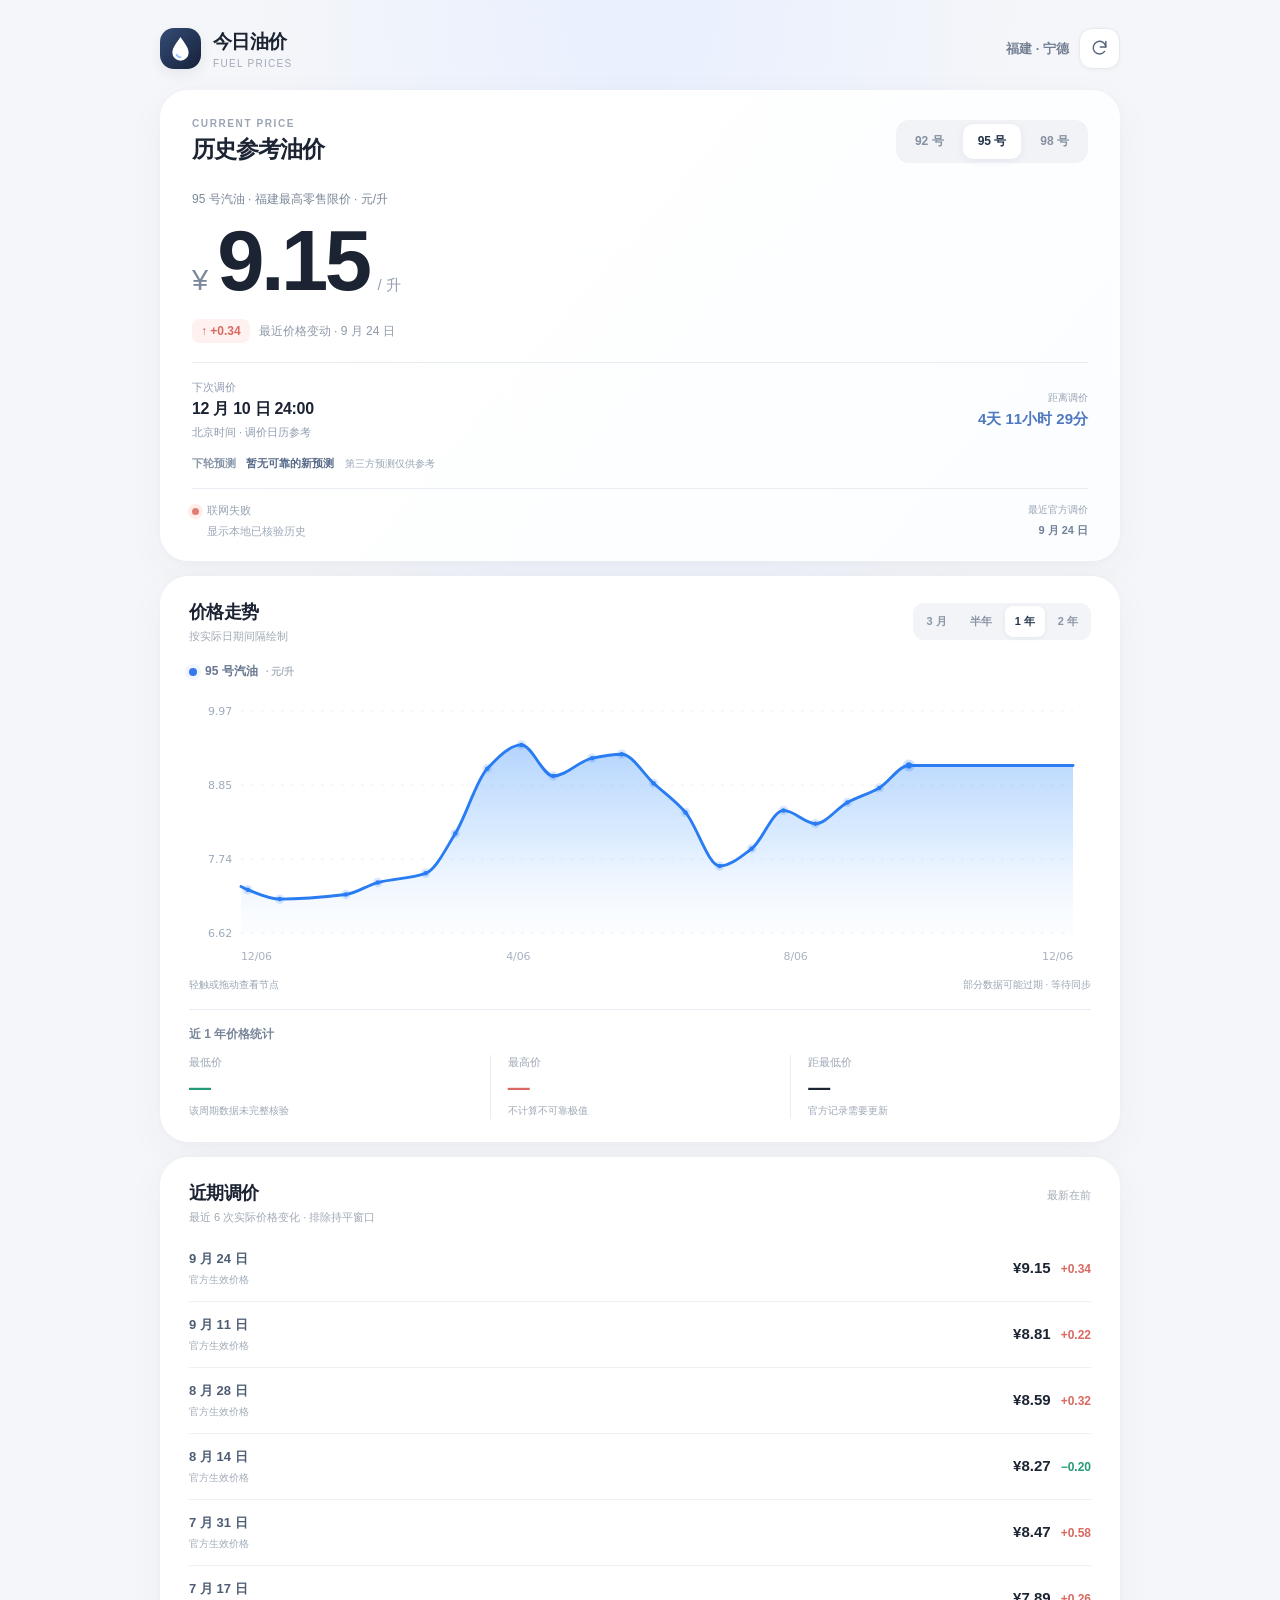
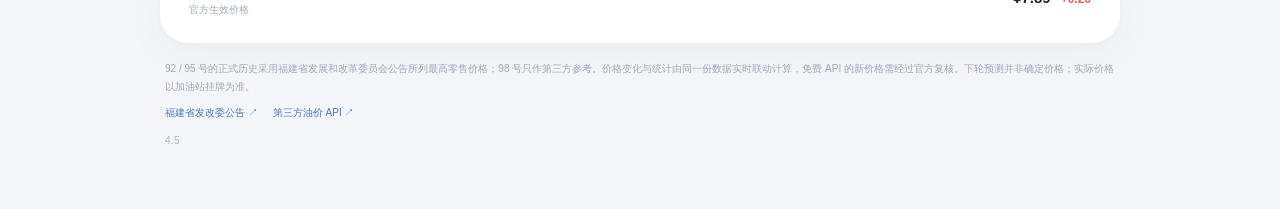
==== commit 841d852e: "4.5: validate third-party 98# history and show honest partial-period charts" ====
--- a/index.html
+++ b/index.html
@@ -10,7 +10,7 @@
 @media(max-width:650px){.wrap{width:calc(100% - 24px);padding:18px 0 28px}.top{margin:0 3px 17px}.brand-logo{height:39px;width:39px}.brand strong{font-size:17px}.place{font-size:11px}.tools{gap:7px}.refresh{height:39px;width:39px}.hero{padding:23px 20px 18px;border-radius:25px}.hero-top{flex-wrap:wrap}.h-title{font-size:22px}.segments{width:100%;order:2;margin-top:9px}.segments button{flex:1}.price-note{margin-top:22px}.amount strong{font-size:clamp(55px,13.5vw,73px)}.amount .currency{font-size:27px}.price-note,.delta-line{font-size:11px}.cycle{margin-top:16px;padding-top:16px}.cycle-date{font-size:14px}.cycle-count strong{font-size:13px}.status-row{font-size:10px}.chart-card,.history-card{padding:21px 18px;border-radius:24px;margin-top:13px}.section-title{font-size:17px}.periods button{font-size:10px;padding:7px 8px}.chart-shell{height:262px}.legend{margin-top:16px}.stat{padding-left:9px}.stat strong{font-size:17px}.stat-label{font-size:10px}.stat small{font-size:9px}.chart-foot{font-size:9px}.history-row{padding:13px 0}.asof{white-space:normal;max-width:42%}}
 @media(max-width:355px){.place{display:none}.amount strong{font-size:56px}.periods button{padding:7px 6px}.section-head{gap:7px}}
 
-/* 4.4 静默版本号，与页脚免责提示同一视觉层级 */
+/* 4.5 静默版本号，与页脚免责提示同一视觉层级 */
 .footer-version{margin-top:10px;color:#aeb6c2;font-size:10px;letter-spacing:.3px;font-weight:450;user-select:text}
 
 /* 4.4 — responsive typography, clear metadata groups, and crisp chart glyphs */
@@ -96,7 +96,7 @@
   <footer>
     <div>92 / 95 号的正式历史采用福建省发展和改革委员会公告所列最高零售价格；98 号只作第三方参考。价格变化与统计由同一份数据实时联动计算，免费 API 的新价格需经过官方复核。下轮预测并非确定价格；实际价格以加油站挂牌为准。</div>
     <div class="foot-links"><a href="https://fgw.fujian.gov.cn/ztzl/fjswjj/cpygg/" target="_blank" rel="noopener noreferrer">福建省发改委公告 ↗</a><a href="https://docs.60s-api.viki.moe/376793576e0" target="_blank" rel="noopener noreferrer">第三方油价 API ↗</a></div>
-    <div class="footer-version" aria-label="版本号">4.4</div>
+    <div class="footer-version" aria-label="版本号">4.5</div>
   </footer>
 </main>
 <div id="toast" class="toast" role="status"></div>
@@ -124,7 +124,7 @@
 function lastOfficial(){return confirmed().at(-1)||null;}
 function lastConfirmedPrice(){return lastOfficial()?.p||null;}
 function verifyObservation(obj,needFresh=true){if(!obj||!priceValid(obj.p)||!isDay(obj.asof)||obj.asof>today())return false;const age=(millis(today())-millis(obj.asof))/864e5;return age<=(needFresh?3:7);}
-function acceptLive(next){if(!verifyObservation(next))return false;if(state.live&&verifyObservation(state.live)&&next.asof<state.live.asof)return false;state.live=next;state.liveOnline=true;state.liveSource=next.source||'第三方数据';if(Number(next.p?.['98'])>5&&Number(next.p['98'])<27){const previous=state.obs98.at(-1);if((!previous||next.asof>previous.day)&&(!previous||Math.abs(previous.p-Number(next.p['98']))>=.005))state.obs98.push({day:next.asof,p:Number(next.p['98'])});state.obs98=state.obs98.slice(-160);}return true;}
+function acceptLive(next){if(!verifyObservation(next))return false;if(state.live&&verifyObservation(state.live)&&next.asof<state.live.asof)return false;if(state.feedOnline&&state.live?.ref98&&!next.ref98)return false;state.live=next;state.liveOnline=true;state.liveSource=next.source||'第三方数据';if(Number(next.p?.['98'])>5&&Number(next.p['98'])<27){const previous=state.obs98.at(-1);if((!previous||next.asof>previous.day)&&(!previous||Math.abs(previous.p-Number(next.p['98']))>=.005))state.obs98.push({day:next.asof,p:Number(next.p['98'])});state.obs98=state.obs98.slice(-160);}return true;}
 function afterOfficialLive(){if(!verifyObservation(state.live))return null;const ref=lastOfficial();if(!ref)return null;
  // 已验证的官方最高零售限价优先于任何相互矛盾的第三方报价。
  if(state.feedOnline)return null;
@@ -146,7 +146,7 @@
  if(observed)return {n:observed.p[state.grade],kind:'observed',asof:observed.asof};
  return {n:official??null,kind:'official',asof:ref?.day||null};
 }
-function ledger(grade){if(grade==='98')return state.obs98.map(r=>({day:r.day,publish:r.day,p:r.p,kind:'observed'})).sort((a,b)=>a.day.localeCompare(b.day));const source=confirmed().filter(r=>r.p[grade]!=null).map(r=>({day:addDays(r.day,1),publish:r.day,p:+r.p[grade],kind:'official',url:r.url}));
+function ledger(grade){if(grade==='98')return state.obs98.map(r=>({day:r.day,publish:r.day,p:r.p,kind:'observed',url:r.url||null})).sort((a,b)=>a.day.localeCompare(b.day));const source=confirmed().filter(r=>r.p[grade]!=null).map(r=>({day:addDays(r.day,1),publish:r.day,p:+r.p[grade],kind:'official',url:r.url}));
  const obs=afterOfficialLive();if(obs&&obs.p[grade]!=null){const v=+obs.p[grade];if(!source.length||Math.abs(v-source.at(-1).p)>.005){const day=obs.asof>source.at(-1)?.day?obs.asof:today();if(source.at(-1)?.day===day)source[source.length-1]={day,publish:obs.asof,p:v,kind:'observed'};else source.push({day,publish:obs.asof,p:v,kind:'observed'});}}
  return source.sort((a,b)=>a.day.localeCompare(b.day));}
 function changes(rows){const out=[];for(let i=1;i<rows.length;i++){let d=+(rows[i].p-rows[i-1].p).toFixed(2);if(Math.abs(d)>=.005)out.push({...rows[i],delta:d});}return out;}
@@ -157,8 +157,8 @@
  return {all,start,end,points,coverage,stale,uncertain,lastGood};}
 function latestChange(grade){return changes(ledger(grade)).at(-1)||null;}
 function renderHeader(){const p=currentPrice();$('price').textContent=p.n==null?'—':cash(p.n);$('priceLabel').textContent=`${state.grade} 号汽油 · ${state.grade==='98'?'第三方参考价':'福建最高零售限价'} · 元/升`;
- const found=latestChange(state.grade),delta=$('delta'),ctx=$('deltaContext');delta.className='change';if(found){delta.textContent=`${found.delta>0?'↑ +':'↓ −'}${cash(Math.abs(found.delta))}`;delta.classList.add(found.delta>0?'up':'down');ctx.textContent=`最近价格变动 · ${fmtDay(found.publish)}${found.kind==='observed'?'（待官方核验）':''}`;}else{delta.textContent='暂无可核实变化';ctx.textContent=state.grade==='98'?'不提供未经核实的涨跌幅':'历史信息不足';}
- $('priceKind').textContent=p.kind==='official'?'官方公告价':p.kind==='observed'?'接口观察价 · 待核验':p.kind==='third-party'?'第三方实时参考价':'当前无可核实报价';$('priceKind').hidden=p.kind==='official';
+ const found=latestChange(state.grade),delta=$('delta'),ctx=$('deltaContext');delta.className='change';if(found){delta.textContent=`${found.delta>0?'↑ +':'↓ −'}${cash(Math.abs(found.delta))}`;delta.classList.add(found.delta>0?'up':'down');ctx.textContent=`最近价格变动 · ${fmtDay(found.publish)}${state.grade==='98'?'（第三方参考）':found.kind==='observed'?'（待官方核验）':''}`;}else{delta.textContent='暂无可核实变化';ctx.textContent=state.grade==='98'?'不提供未经核实的涨跌幅':'历史信息不足';}
+ $('priceKind').textContent=p.kind==='official'?'官方公告价':p.kind==='observed'?'接口观察价 · 待核验':p.kind==='third-party'?(state.live?.ref98?`98号第三方参考 · ${state.live.ref98.source} · 数据${fmtDay(state.live.ref98.price_date)}`:'第三方实时参考价'):'当前无可核实报价';$('priceKind').hidden=p.kind==='official';
  document.querySelectorAll('[data-grade]').forEach(el=>{const y=el.dataset.grade===state.grade;el.classList.toggle('active',y);el.setAttribute('aria-pressed',String(y))});document.querySelectorAll('[data-period]').forEach(el=>{const y=+el.dataset.period===state.period;el.classList.toggle('active',y);el.setAttribute('aria-pressed',String(y))});
  const ref=lastOfficial();let info='仅有内置历史快照 · 未接入在线同步';if(state.feedOnline)info=`官方历史已核对 · ${state.feedAt||'检查时间未知'}`;else if(state.feedSeen)info='官方历史同步过期或异常 · 数据可能滞后';else if(state.liveOnline)info=`仅第三方报价已获取 · ${state.live?.asof||'日期未知'}`;else if(state.status)info=state.status;
  const infoSep=info.lastIndexOf(' · ');$('statusText').textContent=infoSep<0?info:info.slice(0,infoSep);$('statusTime').textContent=infoSep<0?'':info.slice(infoSep+3);$('statusTime').hidden=infoSep<0;
@@ -180,22 +180,22 @@
  $('forecastNote').textContent=Array.isArray(f.range)?`估计 ${f.range.map(cash).join('–')} 元/升 · ${f.asof}`:`${f.asof} · 非官方结果`;
  if(URL_OK(f.url)){$('forecastLink').href=f.url;$('forecastLink').hidden=false;}
 }
-function renderRecent(){const subset=changes(ledger(state.grade)).slice(-6).reverse(),box=$('records');box.replaceChildren();$('recentSubtitle').textContent='最近 6 次实际价格变化 · 排除持平窗口';if(state.grade==='98'){$('recentSubtitle').textContent='第三方参考价变动记录 · 非官方调价历史';if(!subset.length){box.append(make('div','empty','尚未累计足够的第三方 98 号价格变动记录。'));return;}}
+function renderRecent(){const subset=changes(ledger(state.grade)).slice(-6).reverse(),box=$('records');box.replaceChildren();$('recentSubtitle').textContent='最近 6 次实际价格变化 · 排除持平窗口';if(state.grade==='98'){$('recentSubtitle').textContent='第三方已记录价格变化 · 非官方调价日';if(!subset.length){box.append(make('div','empty','尚未累计足够的第三方 98 号价格变动记录。'));return;}}
  if(!subset.length){box.append(make('div','empty','暂无已记录的实际价格变化'));return;}
- for(const row of subset){const outer=make('div','history-row'),left=make('div',''),date=make('div','history-day',fmtDay(row.publish||row.day)),caption=make('div','history-sub',row.kind==='observed'?'接口观察价 · 非官方调价日':'官方生效价格'),right=make('div','history-value'),cost=make('b','',`¥${cash(row.p)}`),movement=make('em',row.delta>0?'up':'down',`${row.delta>0?'+':'−'}${cash(Math.abs(row.delta))}`);left.append(date,caption);right.append(cost,movement);outer.append(left,right);box.append(outer);}}
+ for(const row of subset){const outer=make('div','history-row'),left=make('div',''),date=make('div','history-day',fmtDay(row.publish||row.day)),caption=make('div','history-sub',state.grade==='98'?'第三方参考报价':row.kind==='observed'?'接口观察价 · 非官方调价日':'官方生效价格'),right=make('div','history-value'),cost=make('b','',`¥${cash(row.p)}`),movement=make('em',row.delta>0?'up':'down',`${row.delta>0?'+':'−'}${cash(Math.abs(row.delta))}`);left.append(date,caption);right.append(cost,movement);outer.append(left,right);box.append(outer);}}
 function make(tag,cls,txt){const el=document.createElement(tag);if(cls)el.className=cls;if(txt!=null)el.textContent=txt;return el;}
-function renderStats(view){let title=({'90':'近 3 个月','180':'近半年','365':'近 1 年','730':'近 2 年'})[state.period];$('statsTitle').textContent=title+'价格统计';document.querySelectorAll('[data-stats-period]').forEach(x=>x.textContent=title.replace('近 ','近'));
- const pts=view.points.filter(x=>Number.isFinite(x.p));if(state.grade==='98'||!view.coverage||!pts.length){for(const id of ['statMin','statMax','statDistance'])$(id).textContent='—';$('minAt').textContent=state.grade==='98'?'缺少连续历史':'该周期数据未完整核验';$('maxAt').textContent='不计算不可靠极值';$('distanceNote').textContent=view.stale?'官方记录需要更新':'等待完整官方记录';return;}
+function renderStats(view){let title=({'90':'近 3 个月','180':'近半年','365':'近 1 年','730':'近 2 年'})[state.period];$('statsTitle').textContent=title+(state.grade==='98'?'第三方参考统计 · 仅已记录区间':'价格统计');document.querySelectorAll('[data-stats-period]').forEach(x=>x.textContent=title.replace('近 ','近'));
+ const pts=view.points.filter(x=>Number.isFinite(x.p));const recorded=pts.filter(x=>!x.carried&&!x.baseline);const enough=state.grade==='98'?recorded.length>=2:view.coverage;if(!enough||!pts.length){for(const id of ['statMin','statMax','statDistance'])$(id).textContent='—';$('minAt').textContent=state.grade==='98'?'已记录样本不足':'该周期数据未完整核验';$('maxAt').textContent='不计算不可靠极值';$('distanceNote').textContent=view.stale?'官方记录需要更新':'等待完整官方记录';return;}
  const mn=Math.min(...pts.map(x=>x.p)),mx=Math.max(...pts.map(x=>x.p));const low=pts.find(x=>Math.abs(x.p-mn)<.005),high=pts.find(x=>Math.abs(x.p-mx)<.005);const current=currentPrice().n;
  $('statMin').textContent='¥'+cash(mn);$('statMax').textContent='¥'+cash(mx);$('statDistance').textContent=current==null?'—':`${current-mn>=0?'+':'−'}${cash(Math.abs(current-mn))}`;
- $('minAt').textContent=fmtDay(low.day)+(low.baseline?'（期初在售）':' 起');$('maxAt').textContent=fmtDay(high.day)+(high.baseline?'（期初在售）':' 起');$('distanceNote').textContent=view.uncertain?'含第三方观察 · 暂定统计':'较周期最低价';}
+ $('minAt').textContent=fmtDay(low.day)+(low.baseline?'（期初在售）':' 起');$('maxAt').textContent=fmtDay(high.day)+(high.baseline?'（期初在售）':' 起');$('distanceNote').textContent=state.grade==='98'?'第三方样本 · 非官方价格':view.uncertain?'含第三方观察 · 暂定统计':'较周期最低价';}
 function monotonePath(dots){if(!dots.length)return '';if(dots.length===1)return `M ${dots[0].x} ${dots[0].y}`;
  const n=dots.length,ds=[],slopes=[];for(let i=0;i<n-1;i++)ds.push((dots[i+1].y-dots[i].y)/(dots[i+1].x-dots[i].x));
  for(let i=0;i<n;i++){if(i===0)slopes[i]=ds[0];else if(i===n-1)slopes[i]=ds[n-2];else if(ds[i-1]*ds[i]<=0)slopes[i]=0;else slopes[i]=2/(1/ds[i-1]+1/ds[i]);}
  let path=`M ${dots[0].x.toFixed(2)} ${dots[0].y.toFixed(2)}`;
  for(let i=0;i<n-1;i++){const a=dots[i],b=dots[i+1],dx=b.x-a.x;path+=` C ${(a.x+dx/3).toFixed(2)} ${(a.y+slopes[i]*dx/3).toFixed(2)}, ${(b.x-dx/3).toFixed(2)} ${(b.y-slopes[i+1]*dx/3).toFixed(2)}, ${b.x.toFixed(2)} ${b.y.toFixed(2)}`;}
  return path;}
-function renderChart(view){$('legendText').textContent=state.grade+' 号汽油';$('coverage').textContent=state.grade==='98'?'98 号暂无可核实连续历史':view.stale?'部分数据可能过期 · 等待同步':view.uncertain?'含待核实观察节点 · 统计仅供参考':`日期范围 · ${fmtRangeDay(view.start,state.period)}—${fmtRangeDay(view.end,state.period)}`;
+function renderChart(view){$('legendText').textContent=state.grade+' 号汽油';$('coverage').textContent=state.grade==='98'?(view.all.length>=2?`第三方记录 · ${fmtDay(view.all[0].day)}—${fmtDay(view.all.at(-1).day)} · 非完整周期`:'98 号历史样本积累中'):view.stale?'部分数据可能过期 · 等待同步':view.uncertain?'含待核实观察节点 · 统计仅供参考':`日期范围 · ${fmtRangeDay(view.start,state.period)}—${fmtRangeDay(view.end,state.period)}`;
  const svg=$('chart'),shell=$('chartShell'),tip=$('tip'),W=shell.clientWidth||420,H=shell.clientHeight||270,mobile=W<520;tip.classList.remove('visible','below');let pts=view.points;if(pts.length<2){svg.setAttribute('viewBox',`0 0 ${W} ${H}`);svg.innerHTML=`<text x="${W/2}" y="${H/2}" text-anchor="middle" class="chart-axis-label">${state.grade==='98'?'98 号历史记录仍不足以画出趋势':'尚无足够历史记录'}</text>`;return;}
  // Draw in real CSS-pixel coordinates to keep circular markers and type undistorted.
  const L=mobile?40:52,R=mobile?10:18,T=27,B=39,ww=W-L-R,hh=H-T-B;
@@ -212,7 +212,7 @@
  for(const p of pointDots){const last=p===significant.at(-1);html+=`<circle cx="${p.x}" cy="${p.y}" r="${last?6:4.7}" fill="#297cf2" fill-opacity="${last?.23:.18}"/><circle cx="${p.x}" cy="${p.y}" r="${last?3.1:2.25}" fill="#297cf2"/>`;}
  html+=`<line id="crossV" x1="0" x2="0" y1="${T}" y2="${H-B}" stroke="#7b8da5" stroke-width="1.3" opacity="0"/><line id="crossH" x1="${L}" x2="${W-R}" y1="0" y2="0" stroke="#c4d0dd" stroke-dasharray="4 5" opacity="0"/><circle id="crossHalo" cx="0" cy="0" r="7" fill="#3478ee" fill-opacity=".19" opacity="0"/><circle id="crossDot" cx="0" cy="0" r="3.5" fill="#3478ee" stroke="white" stroke-width="1.3" opacity="0"/>`;
  svg.setAttribute('viewBox',`0 0 ${W} ${H}`);svg.setAttribute('preserveAspectRatio','xMidYMid meet');svg.innerHTML=html;svg.setAttribute('aria-label',`${state.grade}号汽油${state.period}天范围价格变化`);
- function show(i){const p=dots[i],bound=shell.getBoundingClientRect(),v=svg.querySelector('#crossV'),h=svg.querySelector('#crossH'),circle=svg.querySelector('#crossDot');v.setAttribute('x1',p.x);v.setAttribute('x2',p.x);v.setAttribute('opacity','1');h.setAttribute('y1',p.y);h.setAttribute('y2',p.y);h.setAttribute('opacity','1');circle.setAttribute('cx',p.x);circle.setAttribute('cy',p.y);circle.setAttribute('opacity','1');const halo=svg.querySelector('#crossHalo');halo.setAttribute('cx',p.x);halo.setAttribute('cy',p.y);halo.setAttribute('opacity','1');tip.classList.toggle('below',p.y<105);tip.style.left=`${Math.max(69,Math.min(bound.width-69,p.x/W*bound.width))}px`;tip.style.top=`${p.y<105?p.y/H*bound.height+8:p.y/H*bound.height-8}px`;$('tipDate').textContent=fmtDay(p.publish||p.day);$('tipPrice').textContent='¥'+cash(p.p)+' / 升';$('tipNote').textContent=p.baseline?'期初在售':p.carried?'沿用上次价格':p.kind==='observed'?'第三方观察（未核验）':'官方调整价';tip.classList.add('visible');}
+ function show(i){const p=dots[i],bound=shell.getBoundingClientRect(),v=svg.querySelector('#crossV'),h=svg.querySelector('#crossH'),circle=svg.querySelector('#crossDot');v.setAttribute('x1',p.x);v.setAttribute('x2',p.x);v.setAttribute('opacity','1');h.setAttribute('y1',p.y);h.setAttribute('y2',p.y);h.setAttribute('opacity','1');circle.setAttribute('cx',p.x);circle.setAttribute('cy',p.y);circle.setAttribute('opacity','1');const halo=svg.querySelector('#crossHalo');halo.setAttribute('cx',p.x);halo.setAttribute('cy',p.y);halo.setAttribute('opacity','1');tip.classList.toggle('below',p.y<105);tip.style.left=`${Math.max(69,Math.min(bound.width-69,p.x/W*bound.width))}px`;tip.style.top=`${p.y<105?p.y/H*bound.height+8:p.y/H*bound.height-8}px`;$('tipDate').textContent=fmtDay(p.publish||p.day);$('tipPrice').textContent='¥'+cash(p.p)+' / 升';$('tipNote').textContent=p.baseline?'期初在售':p.carried?'沿用上次价格':state.grade==='98'?'第三方参考价':p.kind==='observed'?'第三方观察（未核验）':'官方调整价';tip.classList.add('visible');}
  const choose=e=>{const rect=shell.getBoundingClientRect(),coord=(e.clientX-rect.left)/rect.width*W;let ix=0;dots.forEach((d,i)=>{if(Math.abs(d.x-coord)<Math.abs(dots[ix].x-coord))ix=i});show(ix)};
  shell.onpointermove=choose;shell.onpointerdown=choose;shell.onpointerleave=()=>{tip.classList.remove('visible');['crossV','crossH','crossHalo','crossDot'].forEach(id=>svg.querySelector('#'+id)?.setAttribute('opacity','0'));};
 }
@@ -232,7 +232,7 @@
  if(!url)return null;
  const response=await request(url);const rows=feedValid(response);state.feedSeen=true;const old=state.history.length;
  state.history=mergeOfficial(state.history,rows);
- if(Array.isArray(response.obs98)){const bag=new Map([...state.obs98,...response.obs98].filter(r=>isDay(r.day)&&r.day<=today()&&Number(r.p)>5&&Number(r.p)<27).map(r=>[r.day,{day:r.day,p:Number(r.p)}]));state.obs98=[...bag.values()].sort((a,b)=>a.day.localeCompare(b.day)).slice(-180);}
+ if(Array.isArray(response.obs98)){const bag=new Map([...state.obs98,...response.obs98].filter(r=>isDay(r.day)&&r.day<=today()&&Number(r.p)>5&&Number(r.p)<27).map(r=>[r.day,{day:r.day,p:Number(r.p),source:r.source||'第三方参考',url:r.url||null}]));state.obs98=[...bag.values()].sort((a,b)=>a.day.localeCompare(b.day)).slice(-180);}
  state.feedAt=response.health?.checked_at?.slice(0,16).replace('T',' ')||null;
  const checked=response.health?.checked_at;
  const recent=checked&&Number.isFinite(Date.parse(checked))&&Date.now()-Date.parse(checked)>=-120000&&Date.now()-Date.parse(checked)<18*3600*1000;
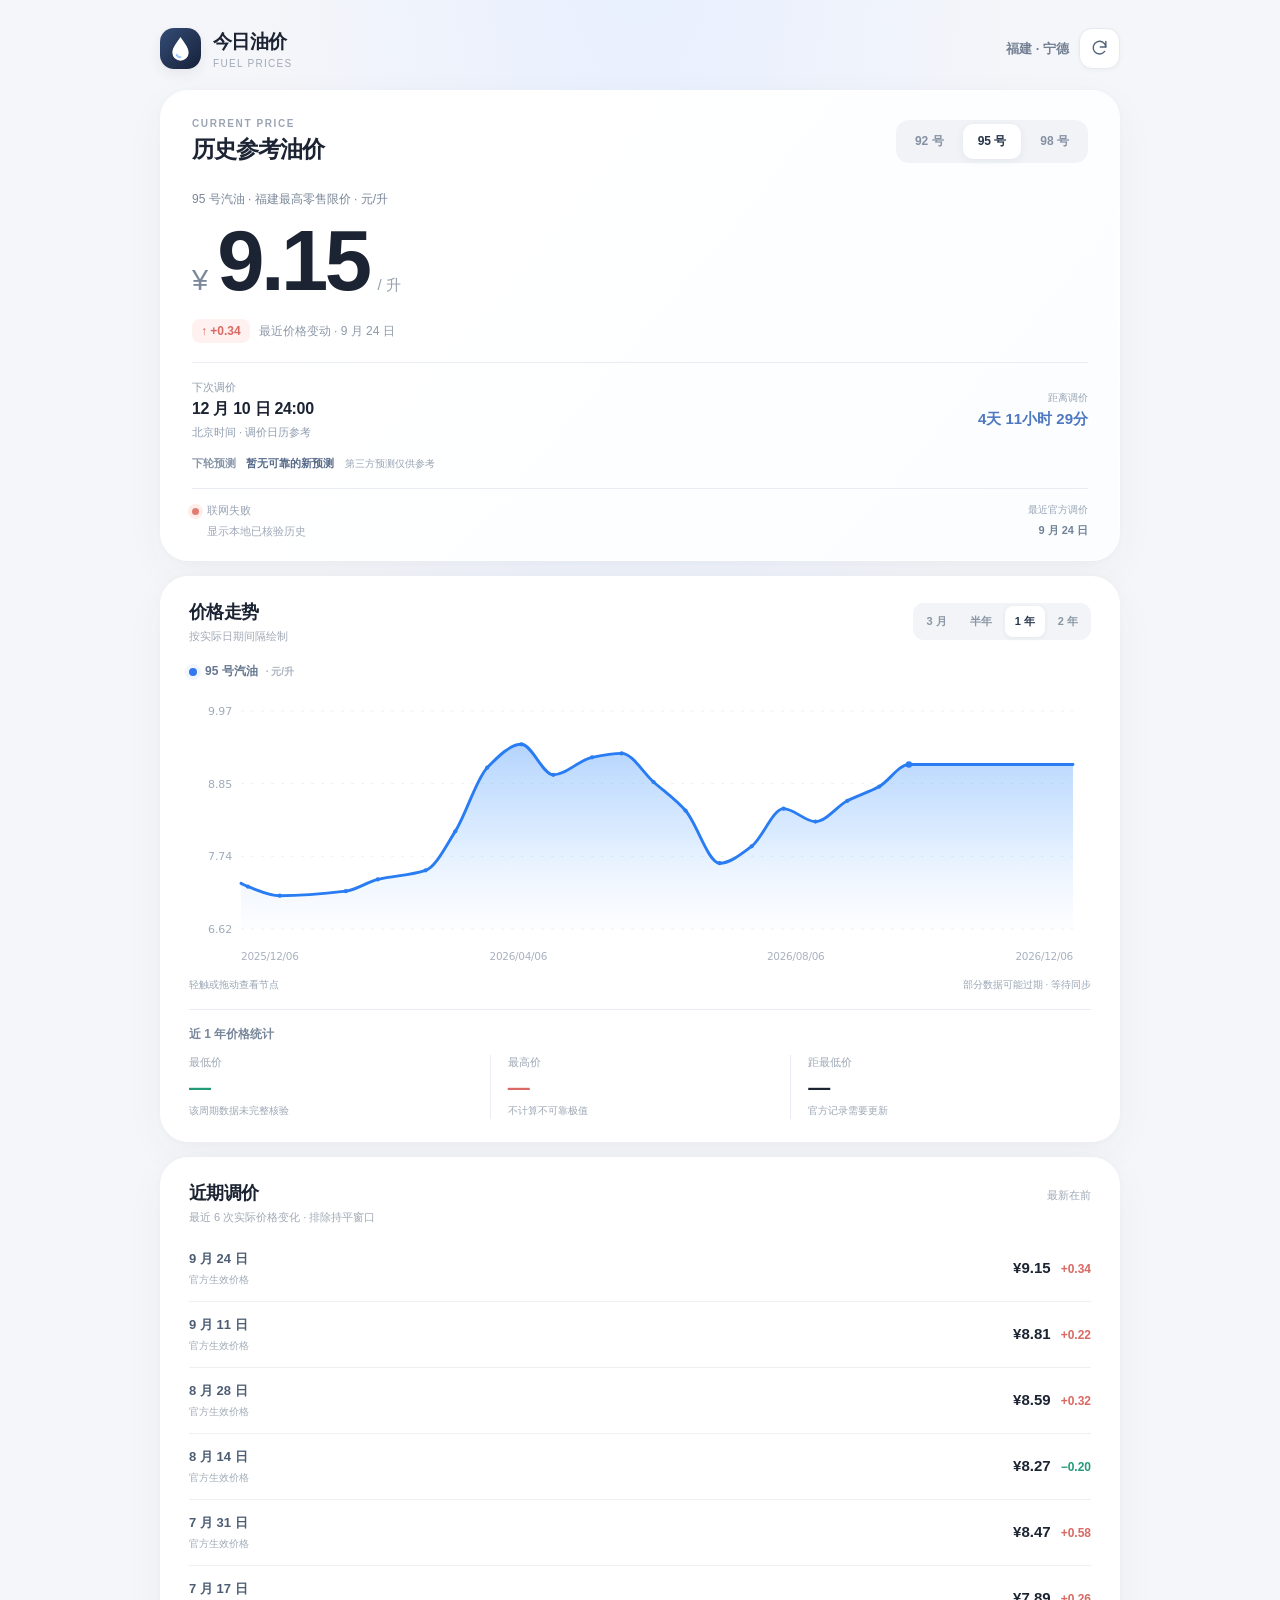
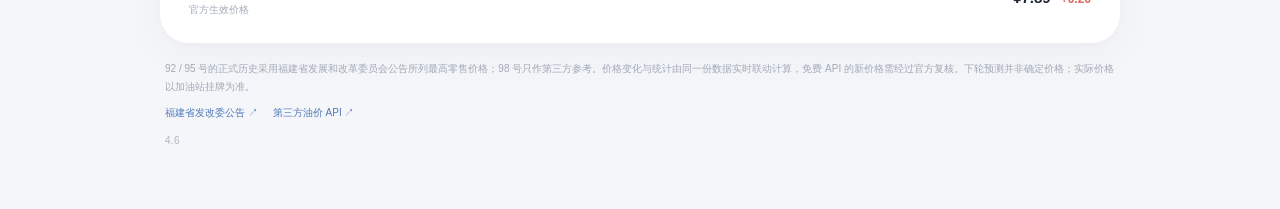
==== commit ba780d4e: "4.6: compact solid chart markers and year-aware price axis labels" ====
--- a/index.html
+++ b/index.html
@@ -10,7 +10,7 @@
 @media(max-width:650px){.wrap{width:calc(100% - 24px);padding:18px 0 28px}.top{margin:0 3px 17px}.brand-logo{height:39px;width:39px}.brand strong{font-size:17px}.place{font-size:11px}.tools{gap:7px}.refresh{height:39px;width:39px}.hero{padding:23px 20px 18px;border-radius:25px}.hero-top{flex-wrap:wrap}.h-title{font-size:22px}.segments{width:100%;order:2;margin-top:9px}.segments button{flex:1}.price-note{margin-top:22px}.amount strong{font-size:clamp(55px,13.5vw,73px)}.amount .currency{font-size:27px}.price-note,.delta-line{font-size:11px}.cycle{margin-top:16px;padding-top:16px}.cycle-date{font-size:14px}.cycle-count strong{font-size:13px}.status-row{font-size:10px}.chart-card,.history-card{padding:21px 18px;border-radius:24px;margin-top:13px}.section-title{font-size:17px}.periods button{font-size:10px;padding:7px 8px}.chart-shell{height:262px}.legend{margin-top:16px}.stat{padding-left:9px}.stat strong{font-size:17px}.stat-label{font-size:10px}.stat small{font-size:9px}.chart-foot{font-size:9px}.history-row{padding:13px 0}.asof{white-space:normal;max-width:42%}}
 @media(max-width:355px){.place{display:none}.amount strong{font-size:56px}.periods button{padding:7px 6px}.section-head{gap:7px}}
 
-/* 4.5 静默版本号，与页脚免责提示同一视觉层级 */
+/* 4.6 静默版本号，与页脚免责提示同一视觉层级 */
 .footer-version{margin-top:10px;color:#aeb6c2;font-size:10px;letter-spacing:.3px;font-weight:450;user-select:text}
 
 /* 4.4 — responsive typography, clear metadata groups, and crisp chart glyphs */
@@ -70,6 +70,9 @@
  .status-time{font-size:9.5px}
  .asof-label{font-size:9.5px}
 }
+
+/* 4.6: compact full-year tick labels, uniformly spaced in calendar time */
+.chart-axis-label.x-label{font-size:10.5px;font-weight:520;letter-spacing:-.3px;font-variant-numeric:tabular-nums}
 </style></head><body><main class="wrap">
   <header class="top">
     <div class="brand"><span class="brand-logo" aria-hidden="true"><svg width="23" height="26" viewBox="0 0 24 28" fill="none"><path d="M12 1C9 5.4 3.2 12.3 3.2 17.8a8.8 8.8 0 1 0 17.6 0C20.8 12.3 15 5.4 12 1Z" fill="currentColor"/><path d="M7.8 20.2c.8 1.7 2.2 2.7 4.2 2.7" stroke="#9bc9ff" stroke-width="2" stroke-linecap="round"/></svg></span><span><strong>今日油价</strong><small>FUEL PRICES</small></span></div>
@@ -96,7 +99,7 @@
   <footer>
     <div>92 / 95 号的正式历史采用福建省发展和改革委员会公告所列最高零售价格；98 号只作第三方参考。价格变化与统计由同一份数据实时联动计算，免费 API 的新价格需经过官方复核。下轮预测并非确定价格；实际价格以加油站挂牌为准。</div>
     <div class="foot-links"><a href="https://fgw.fujian.gov.cn/ztzl/fjswjj/cpygg/" target="_blank" rel="noopener noreferrer">福建省发改委公告 ↗</a><a href="https://docs.60s-api.viki.moe/376793576e0" target="_blank" rel="noopener noreferrer">第三方油价 API ↗</a></div>
-    <div class="footer-version" aria-label="版本号">4.5</div>
+    <div class="footer-version" aria-label="版本号">4.6</div>
   </footer>
 </main>
 <div id="toast" class="toast" role="status"></div>
@@ -198,7 +201,7 @@
 function renderChart(view){$('legendText').textContent=state.grade+' 号汽油';$('coverage').textContent=state.grade==='98'?(view.all.length>=2?`第三方记录 · ${fmtDay(view.all[0].day)}—${fmtDay(view.all.at(-1).day)} · 非完整周期`:'98 号历史样本积累中'):view.stale?'部分数据可能过期 · 等待同步':view.uncertain?'含待核实观察节点 · 统计仅供参考':`日期范围 · ${fmtRangeDay(view.start,state.period)}—${fmtRangeDay(view.end,state.period)}`;
  const svg=$('chart'),shell=$('chartShell'),tip=$('tip'),W=shell.clientWidth||420,H=shell.clientHeight||270,mobile=W<520;tip.classList.remove('visible','below');let pts=view.points;if(pts.length<2){svg.setAttribute('viewBox',`0 0 ${W} ${H}`);svg.innerHTML=`<text x="${W/2}" y="${H/2}" text-anchor="middle" class="chart-axis-label">${state.grade==='98'?'98 号历史记录仍不足以画出趋势':'尚无足够历史记录'}</text>`;return;}
  // Draw in real CSS-pixel coordinates to keep circular markers and type undistorted.
- const L=mobile?40:52,R=mobile?10:18,T=27,B=39,ww=W-L-R,hh=H-T-B;
+ const L=mobile?40:52,R=mobile?10:18,T=27,B=43,ww=W-L-R,hh=H-T-B;
  const mn=Math.min(...pts.map(p=>p.p)),mx=Math.max(...pts.map(p=>p.p)),margin=Math.max(.14,(mx-mn)*.22),bottom=mn-margin,top=mx+margin;
  const x=p=>L+ww*(millis(p.day)-millis(view.start))/Math.max(1,millis(view.end)-millis(view.start));const y=v=>T+(top-v)/(top-bottom)*hh;
  const dots=pts.map(p=>({...p,x:x(p),y:y(p.p)}));const path=monotonePath(dots);
@@ -206,15 +209,15 @@
  // so it also works in Android's file:// viewer without external styles or scripts.
  let html=`<defs><linearGradient id="fuelAreaGradient" x1="0" y1="0" x2="0" y2="1"><stop offset="0%" stop-color="#4896fa" stop-opacity=".41"/><stop offset="48%" stop-color="#6aafff" stop-opacity=".25"/><stop offset="100%" stop-color="#d6e7ff" stop-opacity=".075"/></linearGradient></defs>`;
  for(let i=0;i<4;i++){const yy=T+hh*i/3;html+=`<line x1="${L}" x2="${W-R}" y1="${yy}" y2="${yy}" stroke="#edf0f4" stroke-dasharray="3 7"/><text class="chart-axis-label" x="${L-9}" y="${yy+4}" text-anchor="end">${cash(top-(top-bottom)*i/3)}</text>`;}
- for(let i=0;i<4;i++){const t=millis(view.start)+i*(millis(view.end)-millis(view.start))/3,dt=new Date(t+8*36e5),d=`${dt.getUTCMonth()+1}/${two(dt.getUTCDate())}`;html+=`<text class="chart-axis-label x-label" x="${L+i*ww/3}" y="${H-12}" text-anchor="${i===0?'start':i===3?'end':'middle'}">${d}</text>`;}
+ for(let i=0;i<4;i++){const t=millis(view.start)+i*(millis(view.end)-millis(view.start))/3,dt=new Date(t+8*36e5),d=`${dt.getUTCFullYear()}/${two(dt.getUTCMonth()+1)}/${two(dt.getUTCDate())}`;html+=`<text class="chart-axis-label x-label" x="${L+i*ww/3}" y="${H-12}" text-anchor="${i===0?'start':i===3?'end':'middle'}">${d}</text>`;}
  html+=`<path d="${path} L ${dots.at(-1).x.toFixed(2)} ${H-B} L ${dots[0].x.toFixed(2)} ${H-B} Z" fill="url(#fuelAreaGradient)"/><path d="${path}" fill="none" stroke="#297cf2" stroke-width="2.9" stroke-linejoin="round" stroke-linecap="round"/>`;
- const significant=dots.filter((d,i)=>!d.carried&&!d.baseline);const pointDots=significant.length>31?significant.filter((_,i)=>i%2===0||i===significant.length-1):significant;
- for(const p of pointDots){const last=p===significant.at(-1);html+=`<circle cx="${p.x}" cy="${p.y}" r="${last?6:4.7}" fill="#297cf2" fill-opacity="${last?.23:.18}"/><circle cx="${p.x}" cy="${p.y}" r="${last?3.1:2.25}" fill="#297cf2"/>`;}
- html+=`<line id="crossV" x1="0" x2="0" y1="${T}" y2="${H-B}" stroke="#7b8da5" stroke-width="1.3" opacity="0"/><line id="crossH" x1="${L}" x2="${W-R}" y1="0" y2="0" stroke="#c4d0dd" stroke-dasharray="4 5" opacity="0"/><circle id="crossHalo" cx="0" cy="0" r="7" fill="#3478ee" fill-opacity=".19" opacity="0"/><circle id="crossDot" cx="0" cy="0" r="3.5" fill="#3478ee" stroke="white" stroke-width="1.3" opacity="0"/>`;
+ const pointDots=dots.filter(d=>!d.carried&&!d.baseline);
+ for(const p of pointDots){const last=p===pointDots.at(-1);html+=`<circle cx="${p.x}" cy="${p.y}" r="${last?3.2:2.1}" fill="#297cf2"/>`;}
+ html+=`<line id="crossV" x1="0" x2="0" y1="${T}" y2="${H-B}" stroke="#7b8da5" stroke-width="1.3" opacity="0"/><line id="crossH" x1="${L}" x2="${W-R}" y1="0" y2="0" stroke="#c4d0dd" stroke-dasharray="4 5" opacity="0"/><circle id="crossDot" cx="0" cy="0" r="4" fill="#297cf2" stroke="white" stroke-width="1.4" opacity="0"/>`;
  svg.setAttribute('viewBox',`0 0 ${W} ${H}`);svg.setAttribute('preserveAspectRatio','xMidYMid meet');svg.innerHTML=html;svg.setAttribute('aria-label',`${state.grade}号汽油${state.period}天范围价格变化`);
- function show(i){const p=dots[i],bound=shell.getBoundingClientRect(),v=svg.querySelector('#crossV'),h=svg.querySelector('#crossH'),circle=svg.querySelector('#crossDot');v.setAttribute('x1',p.x);v.setAttribute('x2',p.x);v.setAttribute('opacity','1');h.setAttribute('y1',p.y);h.setAttribute('y2',p.y);h.setAttribute('opacity','1');circle.setAttribute('cx',p.x);circle.setAttribute('cy',p.y);circle.setAttribute('opacity','1');const halo=svg.querySelector('#crossHalo');halo.setAttribute('cx',p.x);halo.setAttribute('cy',p.y);halo.setAttribute('opacity','1');tip.classList.toggle('below',p.y<105);tip.style.left=`${Math.max(69,Math.min(bound.width-69,p.x/W*bound.width))}px`;tip.style.top=`${p.y<105?p.y/H*bound.height+8:p.y/H*bound.height-8}px`;$('tipDate').textContent=fmtDay(p.publish||p.day);$('tipPrice').textContent='¥'+cash(p.p)+' / 升';$('tipNote').textContent=p.baseline?'期初在售':p.carried?'沿用上次价格':state.grade==='98'?'第三方参考价':p.kind==='observed'?'第三方观察（未核验）':'官方调整价';tip.classList.add('visible');}
+ function show(i){const p=dots[i],bound=shell.getBoundingClientRect(),v=svg.querySelector('#crossV'),h=svg.querySelector('#crossH'),circle=svg.querySelector('#crossDot');v.setAttribute('x1',p.x);v.setAttribute('x2',p.x);v.setAttribute('opacity','1');h.setAttribute('y1',p.y);h.setAttribute('y2',p.y);h.setAttribute('opacity','1');circle.setAttribute('cx',p.x);circle.setAttribute('cy',p.y);circle.setAttribute('opacity','1');tip.classList.toggle('below',p.y<105);tip.style.left=`${Math.max(69,Math.min(bound.width-69,p.x/W*bound.width))}px`;tip.style.top=`${p.y<105?p.y/H*bound.height+8:p.y/H*bound.height-8}px`;$('tipDate').textContent=(p.publish||p.day).replaceAll('-','/');$('tipPrice').textContent='¥'+cash(p.p)+' / 升';$('tipNote').textContent=p.baseline?'期初在售':p.carried?'沿用上次价格':state.grade==='98'?'第三方参考价':p.kind==='observed'?'第三方观察（未核验）':'官方调整价';tip.classList.add('visible');}
  const choose=e=>{const rect=shell.getBoundingClientRect(),coord=(e.clientX-rect.left)/rect.width*W;let ix=0;dots.forEach((d,i)=>{if(Math.abs(d.x-coord)<Math.abs(dots[ix].x-coord))ix=i});show(ix)};
- shell.onpointermove=choose;shell.onpointerdown=choose;shell.onpointerleave=()=>{tip.classList.remove('visible');['crossV','crossH','crossHalo','crossDot'].forEach(id=>svg.querySelector('#'+id)?.setAttribute('opacity','0'));};
+ shell.onpointermove=choose;shell.onpointerdown=choose;shell.onpointerleave=()=>{tip.classList.remove('visible');['crossV','crossH','crossDot'].forEach(id=>svg.querySelector('#'+id)?.setAttribute('opacity','0'));};
 }
 function render(){renderHeader();renderCalendar();renderForecast();renderRecent();const view=periodEntries(state.grade,state.period);renderChart(view);renderStats(view);}
 function toast(msg){const n=$('toast');n.textContent=msg;n.classList.add('show');clearTimeout(toast.handle);toast.handle=setTimeout(()=>n.classList.remove('show'),3400);}
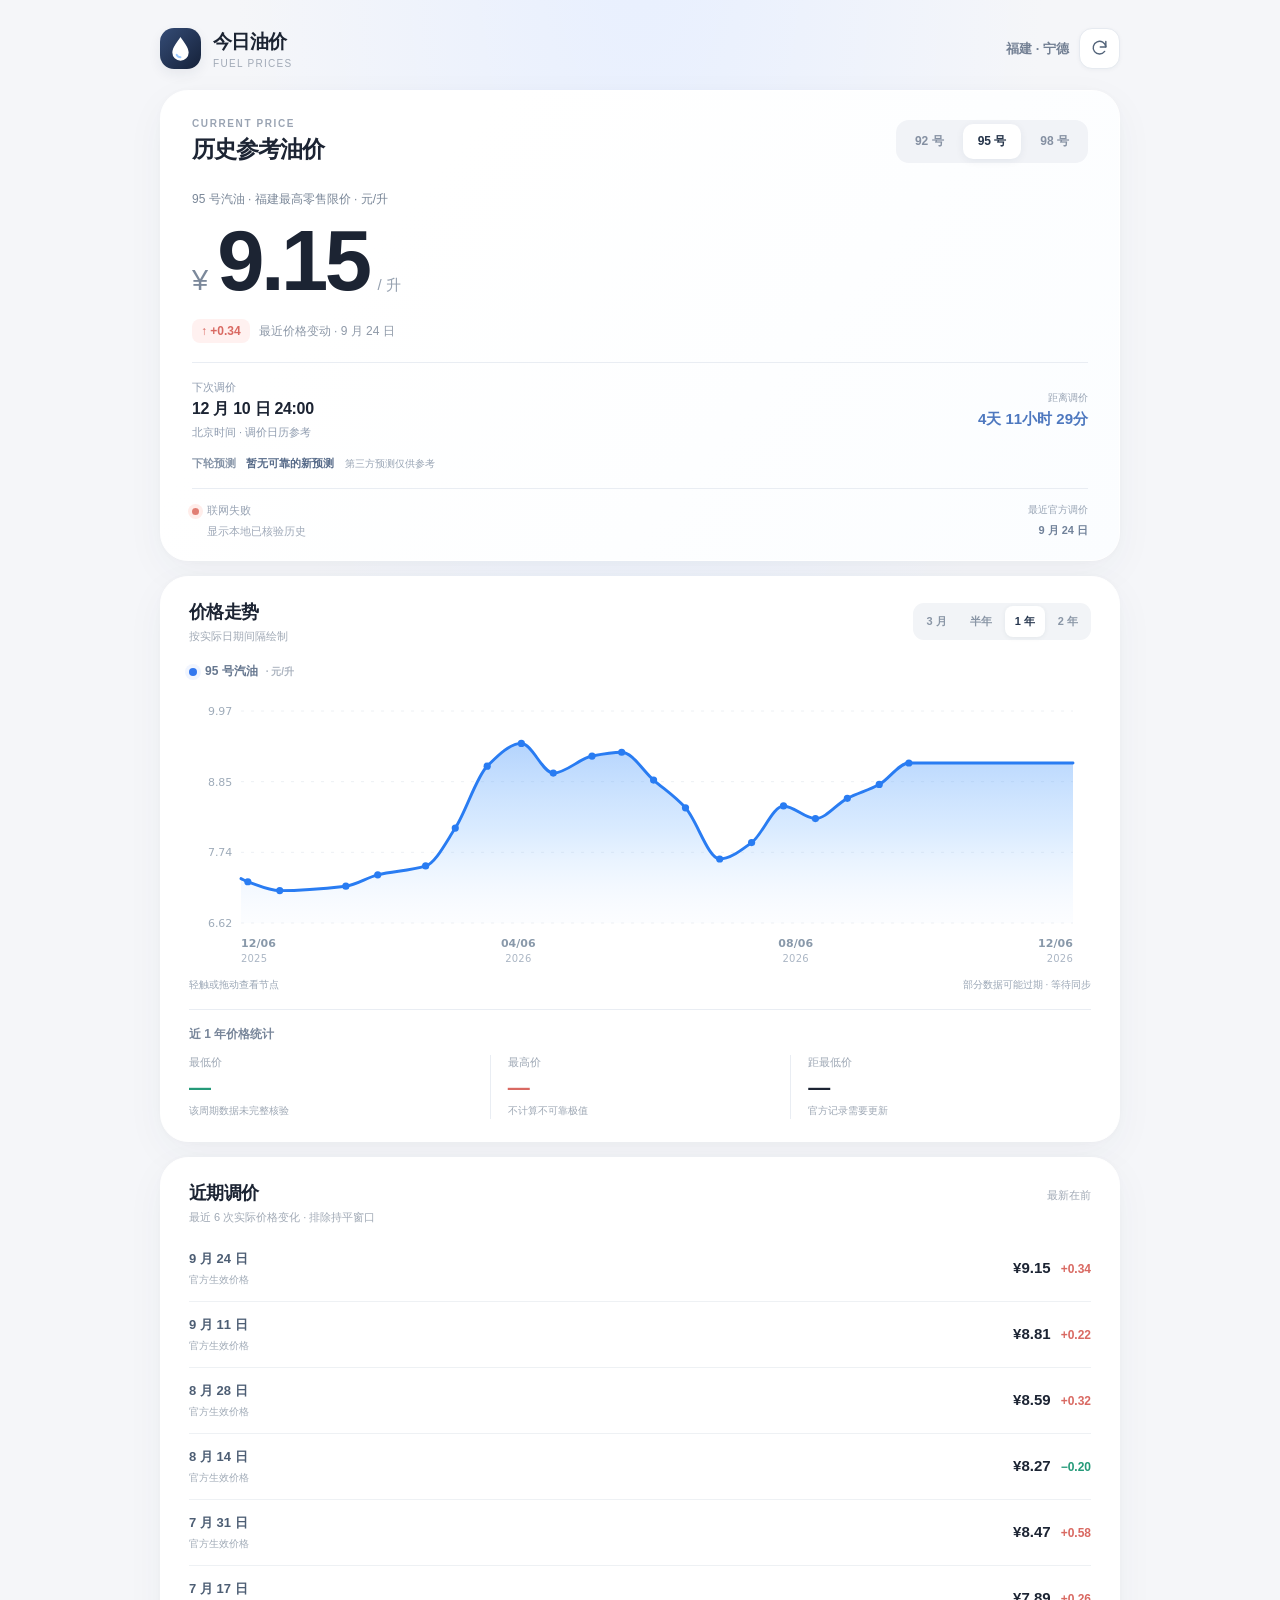
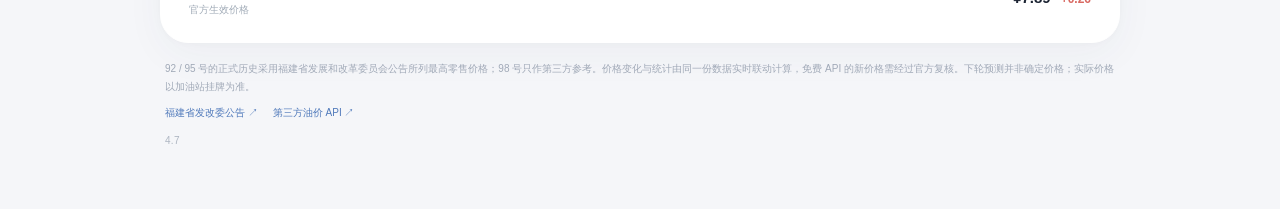
==== commit 4a721584: "4.7: prevent crowded year labels and equalize chart markers with UI regression tests" ====
--- a/index.html
+++ b/index.html
@@ -10,7 +10,7 @@
 @media(max-width:650px){.wrap{width:calc(100% - 24px);padding:18px 0 28px}.top{margin:0 3px 17px}.brand-logo{height:39px;width:39px}.brand strong{font-size:17px}.place{font-size:11px}.tools{gap:7px}.refresh{height:39px;width:39px}.hero{padding:23px 20px 18px;border-radius:25px}.hero-top{flex-wrap:wrap}.h-title{font-size:22px}.segments{width:100%;order:2;margin-top:9px}.segments button{flex:1}.price-note{margin-top:22px}.amount strong{font-size:clamp(55px,13.5vw,73px)}.amount .currency{font-size:27px}.price-note,.delta-line{font-size:11px}.cycle{margin-top:16px;padding-top:16px}.cycle-date{font-size:14px}.cycle-count strong{font-size:13px}.status-row{font-size:10px}.chart-card,.history-card{padding:21px 18px;border-radius:24px;margin-top:13px}.section-title{font-size:17px}.periods button{font-size:10px;padding:7px 8px}.chart-shell{height:262px}.legend{margin-top:16px}.stat{padding-left:9px}.stat strong{font-size:17px}.stat-label{font-size:10px}.stat small{font-size:9px}.chart-foot{font-size:9px}.history-row{padding:13px 0}.asof{white-space:normal;max-width:42%}}
 @media(max-width:355px){.place{display:none}.amount strong{font-size:56px}.periods button{padding:7px 6px}.section-head{gap:7px}}
 
-/* 4.6 静默版本号，与页脚免责提示同一视觉层级 */
+/* 4.7 静默版本号，与页脚免责提示同一视觉层级 */
 .footer-version{margin-top:10px;color:#aeb6c2;font-size:10px;letter-spacing:.3px;font-weight:450;user-select:text}
 
 /* 4.4 — responsive typography, clear metadata groups, and crisp chart glyphs */
@@ -71,8 +71,9 @@
  .asof-label{font-size:9.5px}
 }
 
-/* 4.6: compact full-year tick labels, uniformly spaced in calendar time */
-.chart-axis-label.x-label{font-size:10.5px;font-weight:520;letter-spacing:-.3px;font-variant-numeric:tabular-nums}
+/* 4.7: two-line calendar ticks keep years visible without crowding narrow screens */
+.chart-axis-label.x-date{font-size:11px;font-weight:570;letter-spacing:.05px;fill:#8999aa}
+.chart-axis-label.x-year{font-size:10px;font-weight:480;letter-spacing:.2px;fill:#acb7c5}
 </style></head><body><main class="wrap">
   <header class="top">
     <div class="brand"><span class="brand-logo" aria-hidden="true"><svg width="23" height="26" viewBox="0 0 24 28" fill="none"><path d="M12 1C9 5.4 3.2 12.3 3.2 17.8a8.8 8.8 0 1 0 17.6 0C20.8 12.3 15 5.4 12 1Z" fill="currentColor"/><path d="M7.8 20.2c.8 1.7 2.2 2.7 4.2 2.7" stroke="#9bc9ff" stroke-width="2" stroke-linecap="round"/></svg></span><span><strong>今日油价</strong><small>FUEL PRICES</small></span></div>
@@ -99,7 +100,7 @@
   <footer>
     <div>92 / 95 号的正式历史采用福建省发展和改革委员会公告所列最高零售价格；98 号只作第三方参考。价格变化与统计由同一份数据实时联动计算，免费 API 的新价格需经过官方复核。下轮预测并非确定价格；实际价格以加油站挂牌为准。</div>
     <div class="foot-links"><a href="https://fgw.fujian.gov.cn/ztzl/fjswjj/cpygg/" target="_blank" rel="noopener noreferrer">福建省发改委公告 ↗</a><a href="https://docs.60s-api.viki.moe/376793576e0" target="_blank" rel="noopener noreferrer">第三方油价 API ↗</a></div>
-    <div class="footer-version" aria-label="版本号">4.6</div>
+    <div class="footer-version" aria-label="版本号">4.7</div>
   </footer>
 </main>
 <div id="toast" class="toast" role="status"></div>
@@ -198,10 +199,10 @@
  let path=`M ${dots[0].x.toFixed(2)} ${dots[0].y.toFixed(2)}`;
  for(let i=0;i<n-1;i++){const a=dots[i],b=dots[i+1],dx=b.x-a.x;path+=` C ${(a.x+dx/3).toFixed(2)} ${(a.y+slopes[i]*dx/3).toFixed(2)}, ${(b.x-dx/3).toFixed(2)} ${(b.y-slopes[i+1]*dx/3).toFixed(2)}, ${b.x.toFixed(2)} ${b.y.toFixed(2)}`;}
  return path;}
-function renderChart(view){$('legendText').textContent=state.grade+' 号汽油';$('coverage').textContent=state.grade==='98'?(view.all.length>=2?`第三方记录 · ${fmtDay(view.all[0].day)}—${fmtDay(view.all.at(-1).day)} · 非完整周期`:'98 号历史样本积累中'):view.stale?'部分数据可能过期 · 等待同步':view.uncertain?'含待核实观察节点 · 统计仅供参考':`日期范围 · ${fmtRangeDay(view.start,state.period)}—${fmtRangeDay(view.end,state.period)}`;
+function renderChart(view){$('legendText').textContent=state.grade+' 号汽油';$('coverage').textContent=state.grade==='98'?(view.all.length>=2?`第三方记录 · ${fmtDay(view.all[0].day)}—${fmtDay(view.all.at(-1).day)} · 非完整周期`:'98 号历史样本积累中'):view.stale?'部分数据可能过期 · 等待同步':view.uncertain?'含待核实观察节点 · 统计仅供参考':`日期范围 · ${view.start.replaceAll('-','/')}—${view.end.replaceAll('-','/')}`;
  const svg=$('chart'),shell=$('chartShell'),tip=$('tip'),W=shell.clientWidth||420,H=shell.clientHeight||270,mobile=W<520;tip.classList.remove('visible','below');let pts=view.points;if(pts.length<2){svg.setAttribute('viewBox',`0 0 ${W} ${H}`);svg.innerHTML=`<text x="${W/2}" y="${H/2}" text-anchor="middle" class="chart-axis-label">${state.grade==='98'?'98 号历史记录仍不足以画出趋势':'尚无足够历史记录'}</text>`;return;}
  // Draw in real CSS-pixel coordinates to keep circular markers and type undistorted.
- const L=mobile?40:52,R=mobile?10:18,T=27,B=43,ww=W-L-R,hh=H-T-B;
+ const L=mobile?40:52,R=mobile?10:18,T=27,B=49,ww=W-L-R,hh=H-T-B;
  const mn=Math.min(...pts.map(p=>p.p)),mx=Math.max(...pts.map(p=>p.p)),margin=Math.max(.14,(mx-mn)*.22),bottom=mn-margin,top=mx+margin;
  const x=p=>L+ww*(millis(p.day)-millis(view.start))/Math.max(1,millis(view.end)-millis(view.start));const y=v=>T+(top-v)/(top-bottom)*hh;
  const dots=pts.map(p=>({...p,x:x(p),y:y(p.p)}));const path=monotonePath(dots);
@@ -209,10 +210,10 @@
  // so it also works in Android's file:// viewer without external styles or scripts.
  let html=`<defs><linearGradient id="fuelAreaGradient" x1="0" y1="0" x2="0" y2="1"><stop offset="0%" stop-color="#4896fa" stop-opacity=".41"/><stop offset="48%" stop-color="#6aafff" stop-opacity=".25"/><stop offset="100%" stop-color="#d6e7ff" stop-opacity=".075"/></linearGradient></defs>`;
  for(let i=0;i<4;i++){const yy=T+hh*i/3;html+=`<line x1="${L}" x2="${W-R}" y1="${yy}" y2="${yy}" stroke="#edf0f4" stroke-dasharray="3 7"/><text class="chart-axis-label" x="${L-9}" y="${yy+4}" text-anchor="end">${cash(top-(top-bottom)*i/3)}</text>`;}
- for(let i=0;i<4;i++){const t=millis(view.start)+i*(millis(view.end)-millis(view.start))/3,dt=new Date(t+8*36e5),d=`${dt.getUTCFullYear()}/${two(dt.getUTCMonth()+1)}/${two(dt.getUTCDate())}`;html+=`<text class="chart-axis-label x-label" x="${L+i*ww/3}" y="${H-12}" text-anchor="${i===0?'start':i===3?'end':'middle'}">${d}</text>`;}
+ for(let i=0;i<4;i++){const t=millis(view.start)+i*(millis(view.end)-millis(view.start))/3,dt=new Date(t+8*36e5),xx=L+i*ww/3,anchor=i===0?'start':i===3?'end':'middle',md=`${two(dt.getUTCMonth()+1)}/${two(dt.getUTCDate())}`,year=dt.getUTCFullYear();html+=`<text class="chart-axis-label x-date" x="${xx}" y="${H-25}" text-anchor="${anchor}">${md}</text><text class="chart-axis-label x-year" x="${xx}" y="${H-10}" text-anchor="${anchor}">${year}</text>`;}
  html+=`<path d="${path} L ${dots.at(-1).x.toFixed(2)} ${H-B} L ${dots[0].x.toFixed(2)} ${H-B} Z" fill="url(#fuelAreaGradient)"/><path d="${path}" fill="none" stroke="#297cf2" stroke-width="2.9" stroke-linejoin="round" stroke-linecap="round"/>`;
  const pointDots=dots.filter(d=>!d.carried&&!d.baseline);
- for(const p of pointDots){const last=p===pointDots.at(-1);html+=`<circle cx="${p.x}" cy="${p.y}" r="${last?3.2:2.1}" fill="#297cf2"/>`;}
+ for(const p of pointDots){html+=`<circle cx="${p.x}" cy="${p.y}" r="3.6" fill="#297cf2"/>`;}
  html+=`<line id="crossV" x1="0" x2="0" y1="${T}" y2="${H-B}" stroke="#7b8da5" stroke-width="1.3" opacity="0"/><line id="crossH" x1="${L}" x2="${W-R}" y1="0" y2="0" stroke="#c4d0dd" stroke-dasharray="4 5" opacity="0"/><circle id="crossDot" cx="0" cy="0" r="4" fill="#297cf2" stroke="white" stroke-width="1.4" opacity="0"/>`;
  svg.setAttribute('viewBox',`0 0 ${W} ${H}`);svg.setAttribute('preserveAspectRatio','xMidYMid meet');svg.innerHTML=html;svg.setAttribute('aria-label',`${state.grade}号汽油${state.period}天范围价格变化`);
  function show(i){const p=dots[i],bound=shell.getBoundingClientRect(),v=svg.querySelector('#crossV'),h=svg.querySelector('#crossH'),circle=svg.querySelector('#crossDot');v.setAttribute('x1',p.x);v.setAttribute('x2',p.x);v.setAttribute('opacity','1');h.setAttribute('y1',p.y);h.setAttribute('y2',p.y);h.setAttribute('opacity','1');circle.setAttribute('cx',p.x);circle.setAttribute('cy',p.y);circle.setAttribute('opacity','1');tip.classList.toggle('below',p.y<105);tip.style.left=`${Math.max(69,Math.min(bound.width-69,p.x/W*bound.width))}px`;tip.style.top=`${p.y<105?p.y/H*bound.height+8:p.y/H*bound.height-8}px`;$('tipDate').textContent=(p.publish||p.day).replaceAll('-','/');$('tipPrice').textContent='¥'+cash(p.p)+' / 升';$('tipNote').textContent=p.baseline?'期初在售':p.carried?'沿用上次价格':state.grade==='98'?'第三方参考价':p.kind==='observed'?'第三方观察（未核验）':'官方调整价';tip.classList.add('visible');}
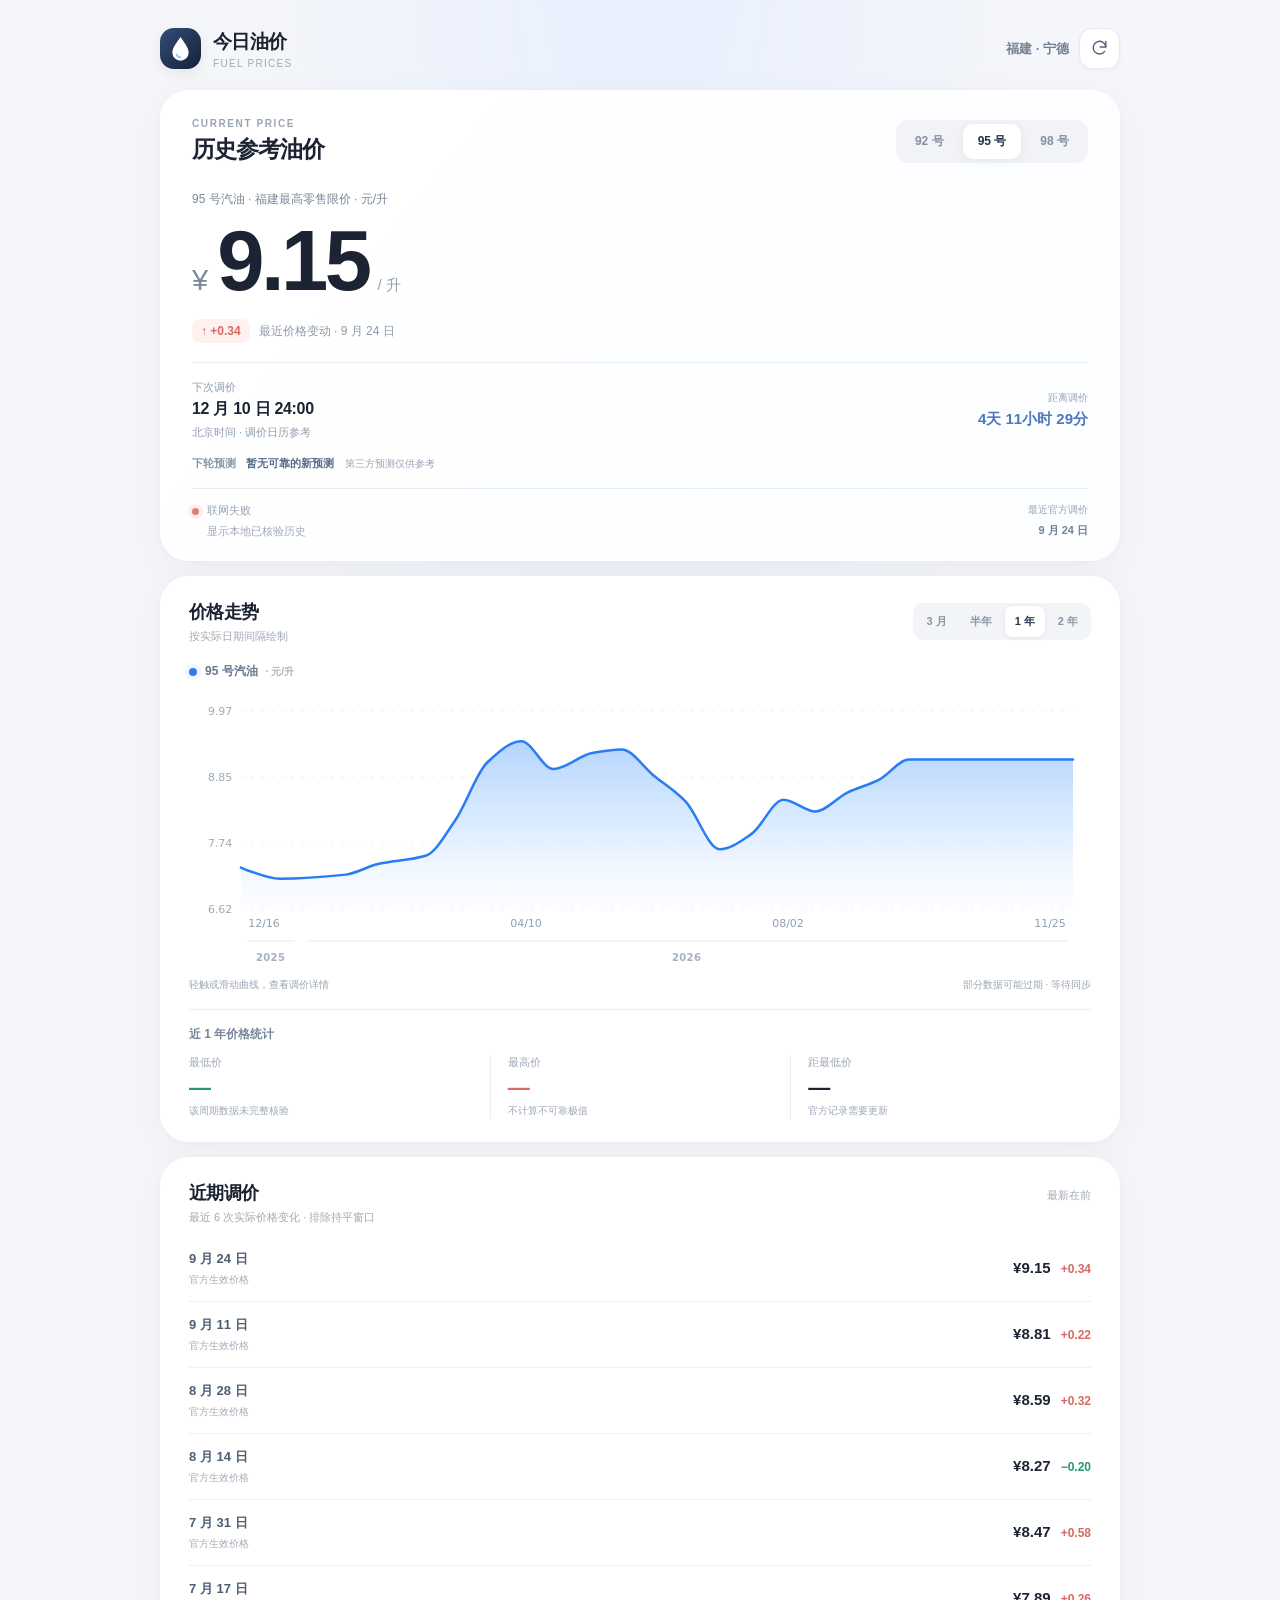
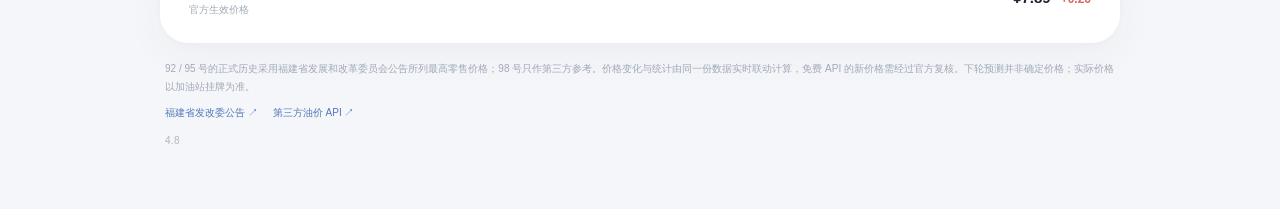
==== commit f9ddd85e: "4.8: Apple-style selectable trend, contextual year bands and responsive chart QA" ====
--- a/index.html
+++ b/index.html
@@ -10,7 +10,7 @@
 @media(max-width:650px){.wrap{width:calc(100% - 24px);padding:18px 0 28px}.top{margin:0 3px 17px}.brand-logo{height:39px;width:39px}.brand strong{font-size:17px}.place{font-size:11px}.tools{gap:7px}.refresh{height:39px;width:39px}.hero{padding:23px 20px 18px;border-radius:25px}.hero-top{flex-wrap:wrap}.h-title{font-size:22px}.segments{width:100%;order:2;margin-top:9px}.segments button{flex:1}.price-note{margin-top:22px}.amount strong{font-size:clamp(55px,13.5vw,73px)}.amount .currency{font-size:27px}.price-note,.delta-line{font-size:11px}.cycle{margin-top:16px;padding-top:16px}.cycle-date{font-size:14px}.cycle-count strong{font-size:13px}.status-row{font-size:10px}.chart-card,.history-card{padding:21px 18px;border-radius:24px;margin-top:13px}.section-title{font-size:17px}.periods button{font-size:10px;padding:7px 8px}.chart-shell{height:262px}.legend{margin-top:16px}.stat{padding-left:9px}.stat strong{font-size:17px}.stat-label{font-size:10px}.stat small{font-size:9px}.chart-foot{font-size:9px}.history-row{padding:13px 0}.asof{white-space:normal;max-width:42%}}
 @media(max-width:355px){.place{display:none}.amount strong{font-size:56px}.periods button{padding:7px 6px}.section-head{gap:7px}}
 
-/* 4.7 静默版本号，与页脚免责提示同一视觉层级 */
+/* 4.8 静默版本号，与页脚免责提示同一视觉层级 */
 .footer-version{margin-top:10px;color:#aeb6c2;font-size:10px;letter-spacing:.3px;font-weight:450;user-select:text}
 
 /* 4.4 — responsive typography, clear metadata groups, and crisp chart glyphs */
@@ -74,6 +74,12 @@
 /* 4.7: two-line calendar ticks keep years visible without crowding narrow screens */
 .chart-axis-label.x-date{font-size:11px;font-weight:570;letter-spacing:.05px;fill:#8999aa}
 .chart-axis-label.x-year{font-size:10px;font-weight:480;letter-spacing:.2px;fill:#acb7c5}
+
+/* 4.8 — Apple-inspired clean price curve and a year-span calendar axis */
+.chart-axis-label.x-date{font-size:11px;font-weight:540;letter-spacing:0;fill:#91a0b0}
+.chart-axis-label.x-year-band{font-size:10px;font-weight:550;letter-spacing:.32px;fill:#a5b1c0}
+.chart-year-rule{stroke:#e5eaf1;stroke-width:1}
+.chart-shell:focus-visible{outline:2px solid #b3cefb;outline-offset:3px;border-radius:7px}
 </style></head><body><main class="wrap">
   <header class="top">
     <div class="brand"><span class="brand-logo" aria-hidden="true"><svg width="23" height="26" viewBox="0 0 24 28" fill="none"><path d="M12 1C9 5.4 3.2 12.3 3.2 17.8a8.8 8.8 0 1 0 17.6 0C20.8 12.3 15 5.4 12 1Z" fill="currentColor"/><path d="M7.8 20.2c.8 1.7 2.2 2.7 4.2 2.7" stroke="#9bc9ff" stroke-width="2" stroke-linecap="round"/></svg></span><span><strong>今日油价</strong><small>FUEL PRICES</small></span></div>
@@ -92,15 +98,15 @@
   <section class="card chart-card" aria-label="价格走势图与统计">
     <div class="section-head chart-head"><div class="section-intro"><h2 class="section-title">价格走势</h2><div class="section-sub">按实际日期间隔绘制</div></div><div class="periods" role="group" aria-label="图表与统计时间范围"><button data-period="90" aria-pressed="false">3 月</button><button data-period="180" aria-pressed="false">半年</button><button data-period="365" class="active" aria-pressed="true">1 年</button><button data-period="730" aria-pressed="false">2 年</button></div></div>
     <div class="legend"><i aria-hidden="true"></i><span id="legendText">95 号汽油</span><span style="font-size:10px;color:#abb3bf">· 元/升</span></div>
-    <div class="chart-shell" id="chartShell"><svg id="chart" viewBox="0 0 420 270" preserveAspectRatio="xMidYMid meet" role="img" aria-label="油价历史走势图"></svg><div class="chart-tip" id="tip"><small id="tipDate"></small><strong id="tipPrice"></strong><em id="tipNote"></em></div></div>
-    <div class="chart-foot"><span>轻触或拖动查看节点</span><span id="coverage">福建省发改委公告历史</span></div>
+    <div class="chart-shell" id="chartShell" tabindex="0" aria-label="价格趋势；触摸或按左右方向键查看实际调价"><svg id="chart" viewBox="0 0 420 270" preserveAspectRatio="xMidYMid meet" role="img" aria-label="油价历史走势图"></svg><div class="chart-tip" id="tip"><small id="tipDate"></small><strong id="tipPrice"></strong><em id="tipNote"></em></div></div>
+    <div class="chart-foot"><span>轻触或滑动曲线，查看调价详情</span><span id="coverage">福建省发改委公告历史</span></div>
     <div class="stats"><div class="stats-title" id="statsTitle">近 1 年价格统计</div><div class="stat-grid"><div class="stat"><div class="stat-label">最低价</div><strong class="low" id="statMin">—</strong><small id="minAt">—</small></div><div class="stat"><div class="stat-label">最高价</div><strong class="high" id="statMax">—</strong><small id="maxAt">—</small></div><div class="stat"><div class="stat-label">距最低价</div><strong id="statDistance">—</strong><small id="distanceNote">—</small></div></div></div>
   </section>
   <section class="card history-card" aria-label="近期六次实际调价"><div class="section-head"><h2 class="section-title">近期调价</h2><div class="section-sub">最新在前</div></div><div id="recentSubtitle" class="section-sub">最近 6 次实际价格变化 · 排除持平窗口</div><div id="records" class="records"></div></section>
   <footer>
     <div>92 / 95 号的正式历史采用福建省发展和改革委员会公告所列最高零售价格；98 号只作第三方参考。价格变化与统计由同一份数据实时联动计算，免费 API 的新价格需经过官方复核。下轮预测并非确定价格；实际价格以加油站挂牌为准。</div>
     <div class="foot-links"><a href="https://fgw.fujian.gov.cn/ztzl/fjswjj/cpygg/" target="_blank" rel="noopener noreferrer">福建省发改委公告 ↗</a><a href="https://docs.60s-api.viki.moe/376793576e0" target="_blank" rel="noopener noreferrer">第三方油价 API ↗</a></div>
-    <div class="footer-version" aria-label="版本号">4.7</div>
+    <div class="footer-version" aria-label="版本号">4.8</div>
   </footer>
 </main>
 <div id="toast" class="toast" role="status"></div>
@@ -199,10 +205,32 @@
  let path=`M ${dots[0].x.toFixed(2)} ${dots[0].y.toFixed(2)}`;
  for(let i=0;i<n-1;i++){const a=dots[i],b=dots[i+1],dx=b.x-a.x;path+=` C ${(a.x+dx/3).toFixed(2)} ${(a.y+slopes[i]*dx/3).toFixed(2)}, ${(b.x-dx/3).toFixed(2)} ${(b.y-slopes[i+1]*dx/3).toFixed(2)}, ${b.x.toFixed(2)} ${b.y.toFixed(2)}`;}
  return path;}
+function chartTimeAxis(start,end,left,right,height){
+ const startAt=millis(start),endAt=millis(end),span=Math.max(1,endAt-startAt),plotWidth=right-left;
+ const crossYear=start.slice(0,4)!==end.slice(0,4),inset=Math.min(23,plotWidth/8);
+ let axis='';
+ for(let i=0;i<4;i++){
+  const px=left+inset+(plotWidth-2*inset)*i/3,t=startAt+(px-left)/plotWidth*span,dt=new Date(t+8*36e5);
+  const date=`${two(dt.getUTCMonth()+1)}/${two(dt.getUTCDate())}`;
+  axis+=`<text class="chart-axis-label x-date" x="${px.toFixed(2)}" y="${height-(crossYear?45:15)}" text-anchor="middle">${date}</text>`;
+ }
+ if(crossYear){
+  for(let year=Number(start.slice(0,4));year<=Number(end.slice(0,4));year++){
+   const a=Math.max(startAt,millis(`${year}-01-01`)),b=Math.min(endAt,millis(`${year+1}-01-01`));
+   if(b<=a)continue;
+   const x1=left+(a-startAt)/span*plotWidth,x2=left+(b-startAt)/span*plotWidth;
+   const gap=Math.min(6,(x2-x1)/9);
+   if(x2-x1>=18)axis+=`<line class="chart-year-rule" x1="${(x1+gap).toFixed(2)}" x2="${(x2-gap).toFixed(2)}" y1="${height-31}" y2="${height-31}"/>`;
+   const middle=Math.max(left+13,Math.min(right-13,(x1+x2)/2));
+   axis+=`<text class="chart-axis-label x-year-band" x="${middle.toFixed(2)}" y="${height-11}" text-anchor="middle">${year}</text>`;
+  }
+ }
+ return axis;
+}
 function renderChart(view){$('legendText').textContent=state.grade+' 号汽油';$('coverage').textContent=state.grade==='98'?(view.all.length>=2?`第三方记录 · ${fmtDay(view.all[0].day)}—${fmtDay(view.all.at(-1).day)} · 非完整周期`:'98 号历史样本积累中'):view.stale?'部分数据可能过期 · 等待同步':view.uncertain?'含待核实观察节点 · 统计仅供参考':`日期范围 · ${view.start.replaceAll('-','/')}—${view.end.replaceAll('-','/')}`;
  const svg=$('chart'),shell=$('chartShell'),tip=$('tip'),W=shell.clientWidth||420,H=shell.clientHeight||270,mobile=W<520;tip.classList.remove('visible','below');let pts=view.points;if(pts.length<2){svg.setAttribute('viewBox',`0 0 ${W} ${H}`);svg.innerHTML=`<text x="${W/2}" y="${H/2}" text-anchor="middle" class="chart-axis-label">${state.grade==='98'?'98 号历史记录仍不足以画出趋势':'尚无足够历史记录'}</text>`;return;}
  // Draw in real CSS-pixel coordinates to keep circular markers and type undistorted.
- const L=mobile?40:52,R=mobile?10:18,T=27,B=49,ww=W-L-R,hh=H-T-B;
+ const crossYear=view.start.slice(0,4)!==view.end.slice(0,4);const L=mobile?40:52,R=mobile?10:18,T=27,B=crossYear?63:43,ww=W-L-R,hh=H-T-B;
  const mn=Math.min(...pts.map(p=>p.p)),mx=Math.max(...pts.map(p=>p.p)),margin=Math.max(.14,(mx-mn)*.22),bottom=mn-margin,top=mx+margin;
  const x=p=>L+ww*(millis(p.day)-millis(view.start))/Math.max(1,millis(view.end)-millis(view.start));const y=v=>T+(top-v)/(top-bottom)*hh;
  const dots=pts.map(p=>({...p,x:x(p),y:y(p.p)}));const path=monotonePath(dots);
@@ -210,15 +238,54 @@
  // so it also works in Android's file:// viewer without external styles or scripts.
  let html=`<defs><linearGradient id="fuelAreaGradient" x1="0" y1="0" x2="0" y2="1"><stop offset="0%" stop-color="#4896fa" stop-opacity=".41"/><stop offset="48%" stop-color="#6aafff" stop-opacity=".25"/><stop offset="100%" stop-color="#d6e7ff" stop-opacity=".075"/></linearGradient></defs>`;
  for(let i=0;i<4;i++){const yy=T+hh*i/3;html+=`<line x1="${L}" x2="${W-R}" y1="${yy}" y2="${yy}" stroke="#edf0f4" stroke-dasharray="3 7"/><text class="chart-axis-label" x="${L-9}" y="${yy+4}" text-anchor="end">${cash(top-(top-bottom)*i/3)}</text>`;}
- for(let i=0;i<4;i++){const t=millis(view.start)+i*(millis(view.end)-millis(view.start))/3,dt=new Date(t+8*36e5),xx=L+i*ww/3,anchor=i===0?'start':i===3?'end':'middle',md=`${two(dt.getUTCMonth()+1)}/${two(dt.getUTCDate())}`,year=dt.getUTCFullYear();html+=`<text class="chart-axis-label x-date" x="${xx}" y="${H-25}" text-anchor="${anchor}">${md}</text><text class="chart-axis-label x-year" x="${xx}" y="${H-10}" text-anchor="${anchor}">${year}</text>`;}
- html+=`<path d="${path} L ${dots.at(-1).x.toFixed(2)} ${H-B} L ${dots[0].x.toFixed(2)} ${H-B} Z" fill="url(#fuelAreaGradient)"/><path d="${path}" fill="none" stroke="#297cf2" stroke-width="2.9" stroke-linejoin="round" stroke-linecap="round"/>`;
- const pointDots=dots.filter(d=>!d.carried&&!d.baseline);
- for(const p of pointDots){html+=`<circle cx="${p.x}" cy="${p.y}" r="3.6" fill="#297cf2"/>`;}
- html+=`<line id="crossV" x1="0" x2="0" y1="${T}" y2="${H-B}" stroke="#7b8da5" stroke-width="1.3" opacity="0"/><line id="crossH" x1="${L}" x2="${W-R}" y1="0" y2="0" stroke="#c4d0dd" stroke-dasharray="4 5" opacity="0"/><circle id="crossDot" cx="0" cy="0" r="4" fill="#297cf2" stroke="white" stroke-width="1.4" opacity="0"/>`;
+ html+=chartTimeAxis(view.start,view.end,L,W-R,H);
+ html+=`<path d="${path} L ${dots.at(-1).x.toFixed(2)} ${H-B} L ${dots[0].x.toFixed(2)} ${H-B} Z" fill="url(#fuelAreaGradient)"/><path d="${path}" fill="none" stroke="#297cf2" stroke-width="2.5" stroke-linejoin="round" stroke-linecap="round"/>`;
+ // Hidden price nodes: real event coordinates are retained for touch selection.
+ html+=`<line id="crossV" x1="0" x2="0" y1="${T}" y2="${H-B}" stroke="#7b8da5" stroke-width="1.3" opacity="0"/><line id="crossH" x1="${L}" x2="${W-R}" y1="0" y2="0" stroke="#c4d0dd" stroke-dasharray="4 5" opacity="0"/><circle id="crossDot" cx="0" cy="0" r="5" fill="#297cf2" stroke="white" stroke-width="2" opacity="0"/>`;
  svg.setAttribute('viewBox',`0 0 ${W} ${H}`);svg.setAttribute('preserveAspectRatio','xMidYMid meet');svg.innerHTML=html;svg.setAttribute('aria-label',`${state.grade}号汽油${state.period}天范围价格变化`);
- function show(i){const p=dots[i],bound=shell.getBoundingClientRect(),v=svg.querySelector('#crossV'),h=svg.querySelector('#crossH'),circle=svg.querySelector('#crossDot');v.setAttribute('x1',p.x);v.setAttribute('x2',p.x);v.setAttribute('opacity','1');h.setAttribute('y1',p.y);h.setAttribute('y2',p.y);h.setAttribute('opacity','1');circle.setAttribute('cx',p.x);circle.setAttribute('cy',p.y);circle.setAttribute('opacity','1');tip.classList.toggle('below',p.y<105);tip.style.left=`${Math.max(69,Math.min(bound.width-69,p.x/W*bound.width))}px`;tip.style.top=`${p.y<105?p.y/H*bound.height+8:p.y/H*bound.height-8}px`;$('tipDate').textContent=(p.publish||p.day).replaceAll('-','/');$('tipPrice').textContent='¥'+cash(p.p)+' / 升';$('tipNote').textContent=p.baseline?'期初在售':p.carried?'沿用上次价格':state.grade==='98'?'第三方参考价':p.kind==='observed'?'第三方观察（未核验）':'官方调整价';tip.classList.add('visible');}
- const choose=e=>{const rect=shell.getBoundingClientRect(),coord=(e.clientX-rect.left)/rect.width*W;let ix=0;dots.forEach((d,i)=>{if(Math.abs(d.x-coord)<Math.abs(dots[ix].x-coord))ix=i});show(ix)};
- shell.onpointermove=choose;shell.onpointerdown=choose;shell.onpointerleave=()=>{tip.classList.remove('visible');['crossV','crossH','crossDot'].forEach(id=>svg.querySelector('#'+id)?.setAttribute('opacity','0'));};
+ const selectable=dots.filter(p=>!p.baseline&&!p.carried),candidates=selectable.length?selectable:[dots[0]];
+ let selectedIndex=-1,dragging=false;
+ function hideSelection(){
+  selectedIndex=-1;tip.classList.remove('visible','below');
+  for(const id of ['crossV','crossH','crossDot'])svg.querySelector('#'+id)?.setAttribute('opacity','0');
+ }
+ function show(index){
+  selectedIndex=Math.max(0,Math.min(candidates.length-1,index));
+  const p=candidates[selectedIndex],v=svg.querySelector('#crossV'),h=svg.querySelector('#crossH'),dot=svg.querySelector('#crossDot');
+  v.setAttribute('x1',p.x);v.setAttribute('x2',p.x);v.setAttribute('opacity','1');
+  h.setAttribute('y1',p.y);h.setAttribute('y2',p.y);h.setAttribute('opacity','1');
+  dot.setAttribute('cx',p.x);dot.setAttribute('cy',p.y);dot.setAttribute('opacity','1');
+  tip.classList.toggle('below',p.y<105);
+  tip.style.left=`${Math.max(72,Math.min(W-72,p.x))}px`;
+  tip.style.top=`${p.y<105?p.y+9:p.y-8}px`;
+  $('tipDate').textContent=(p.publish||p.day).replaceAll('-','/');
+  $('tipPrice').textContent='¥'+cash(p.p)+' / 升';
+  $('tipNote').textContent=p.baseline?'期初在售':state.grade==='98'?'第三方参考价':p.kind==='observed'?'第三方观察（未核验）':'官方调整价';
+  tip.classList.add('visible');
+ }
+ function choose(e){
+  const rect=svg.getBoundingClientRect(),target=(e.clientX-rect.left)/rect.width*W;
+  let closest=0;
+  for(let i=1;i<candidates.length;i++)if(Math.abs(candidates[i].x-target)<Math.abs(candidates[closest].x-target))closest=i;
+  show(closest);
+ }
+ shell.chartClearSelection=hideSelection;
+ shell.onpointerdown=e=>{
+  dragging=true;choose(e);
+  if(e.pointerType==='mouse'&&shell.setPointerCapture)try{shell.setPointerCapture(e.pointerId)}catch{}
+ };
+ shell.onpointermove=e=>{if(dragging||e.pointerType==='mouse')choose(e);};
+ shell.onpointerup=e=>{
+  dragging=false;
+  if(shell.hasPointerCapture?.(e.pointerId))try{shell.releasePointerCapture(e.pointerId)}catch{}
+ };
+ shell.onpointercancel=()=>{dragging=false;};
+ shell.onpointerleave=()=>{dragging=false;}; // Keep selected node after touch release.
+ shell.onkeydown=e=>{
+  if(e.key==='Escape'){hideSelection();return;}
+  if(e.key!=='ArrowLeft'&&e.key!=='ArrowRight')return;
+  e.preventDefault();show(Math.max(0,(selectedIndex<0?0:selectedIndex)+(e.key==='ArrowRight'?1:-1)));
+ };
 }
 function render(){renderHeader();renderCalendar();renderForecast();renderRecent();const view=periodEntries(state.grade,state.period);renderChart(view);renderStats(view);}
 function toast(msg){const n=$('toast');n.textContent=msg;n.classList.add('show');clearTimeout(toast.handle);toast.handle=setTimeout(()=>n.classList.remove('show'),3400);}
@@ -255,6 +322,7 @@
 document.querySelectorAll('[data-grade]').forEach(b=>b.addEventListener('click',()=>{state.grade=b.dataset.grade;state.hoverIndex=null;persist();render();}));document.querySelectorAll('[data-period]').forEach(b=>b.addEventListener('click',()=>{state.period=Number(b.dataset.period);persist();render();}));
 $('refresh').addEventListener('click',()=>refresh(true));
 window.addEventListener('resize',()=>renderChart(periodEntries(state.grade,state.period)));
+document.addEventListener('pointerdown',e=>{const shell=$('chartShell');if(shell&&!shell.contains(e.target))shell.chartClearSelection?.();});
 document.addEventListener('visibilitychange',()=>{if(!document.hidden&&Date.now()-state.lastCheck>3*60*1000)refresh(false);});
 window.addEventListener('online',()=>refresh(false));render();refresh();
 let lastRenderedDay=today();
